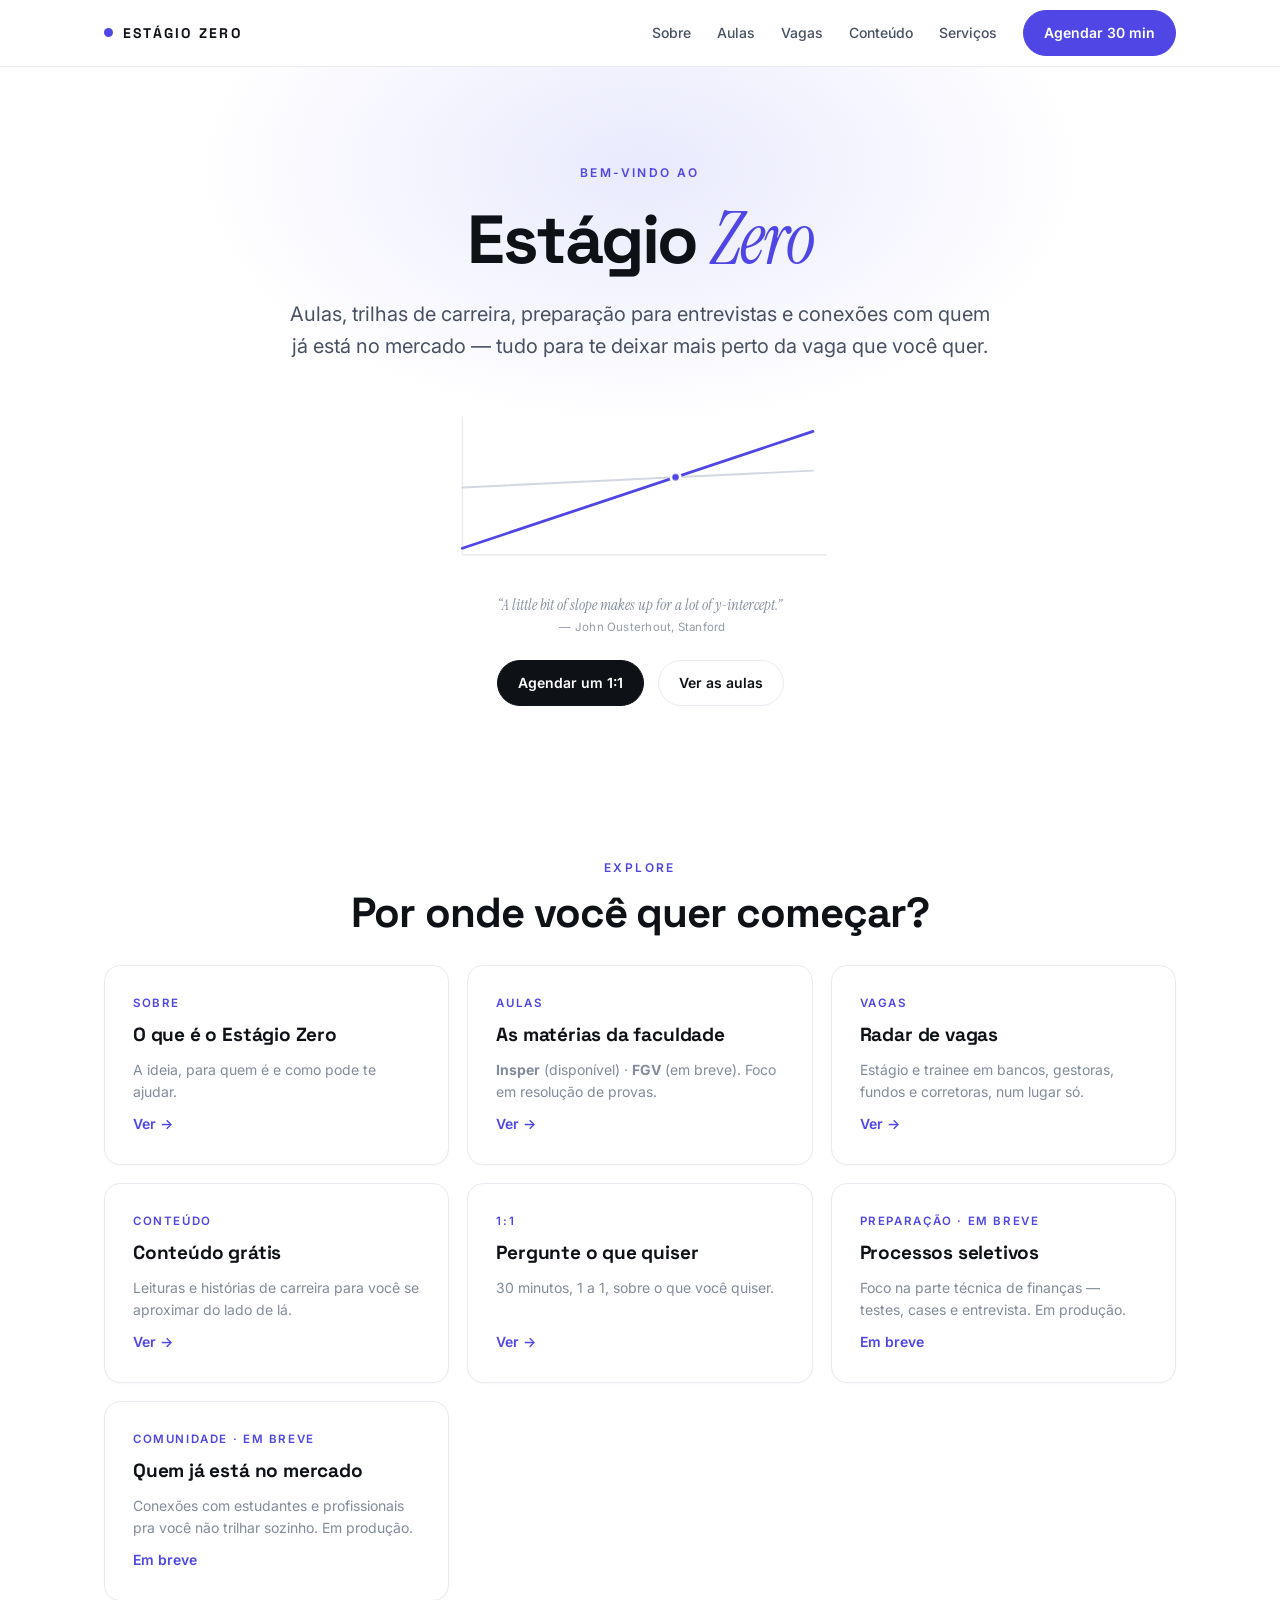
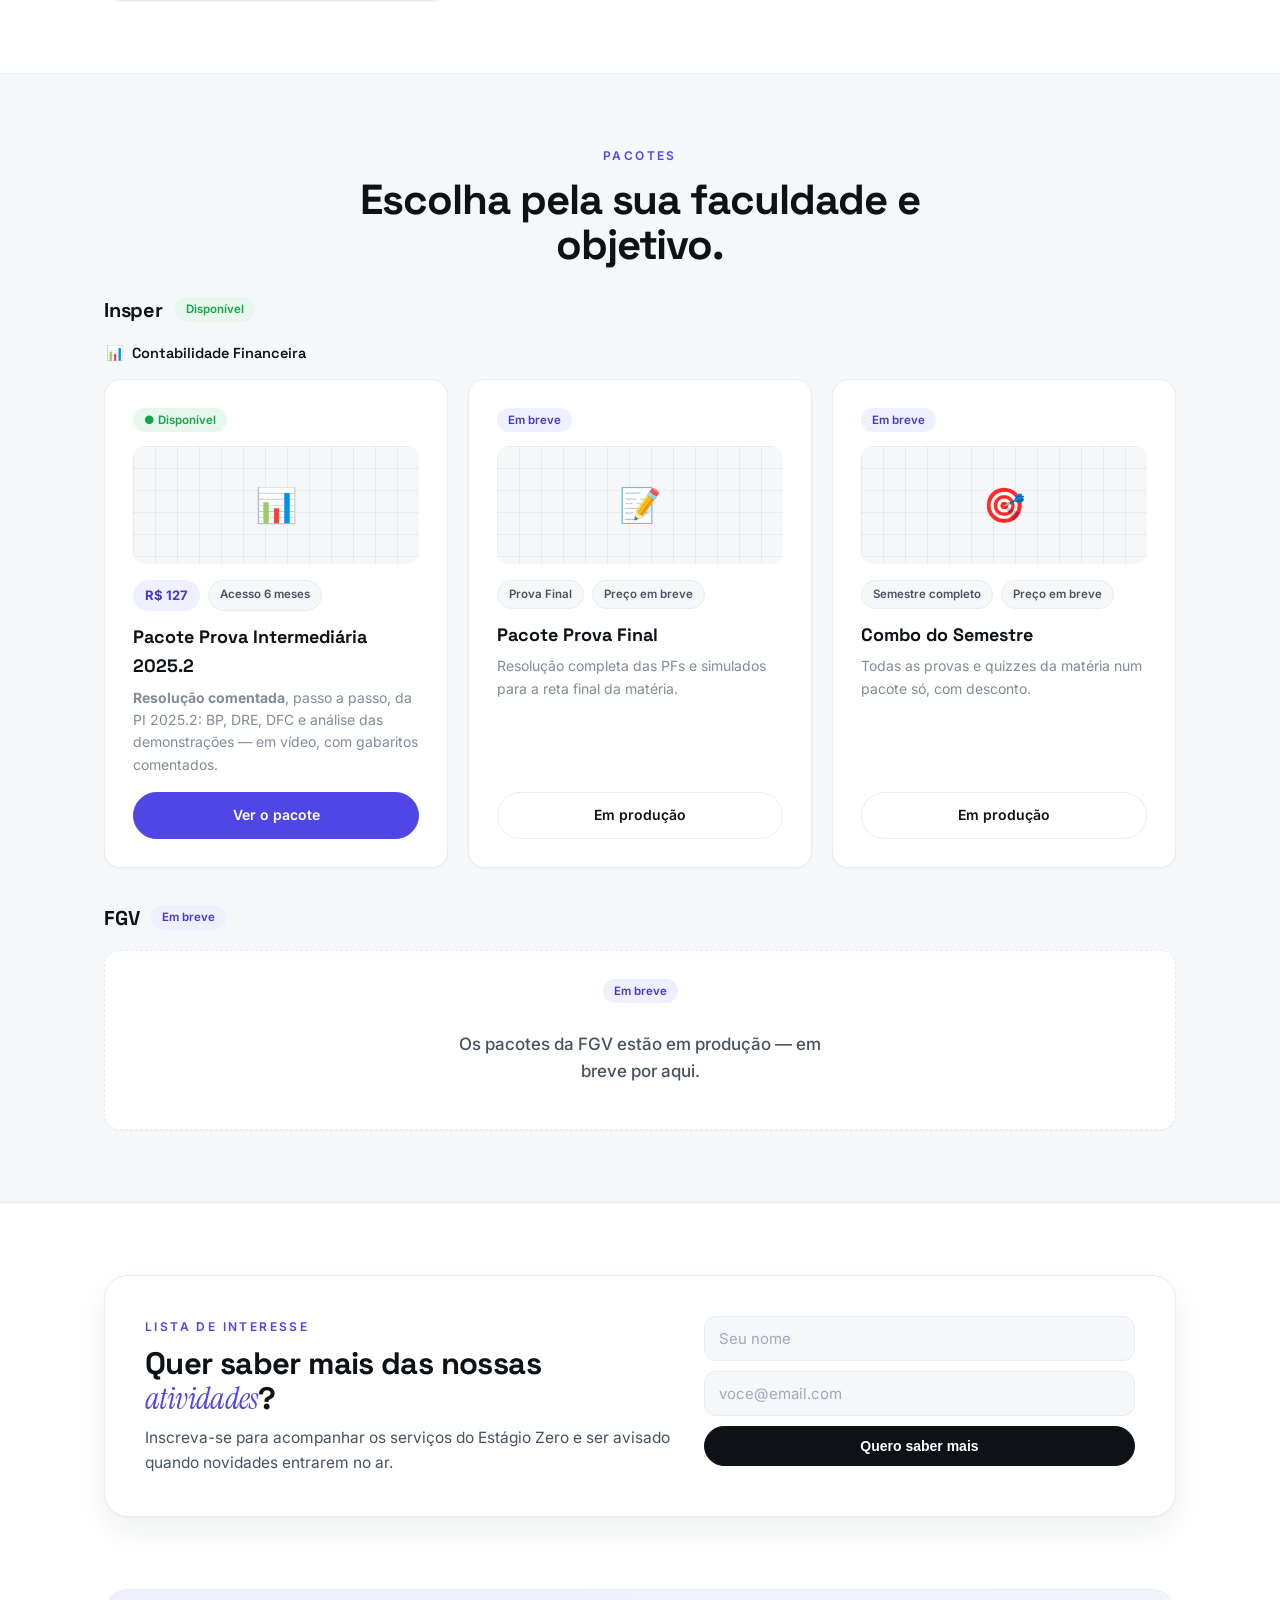
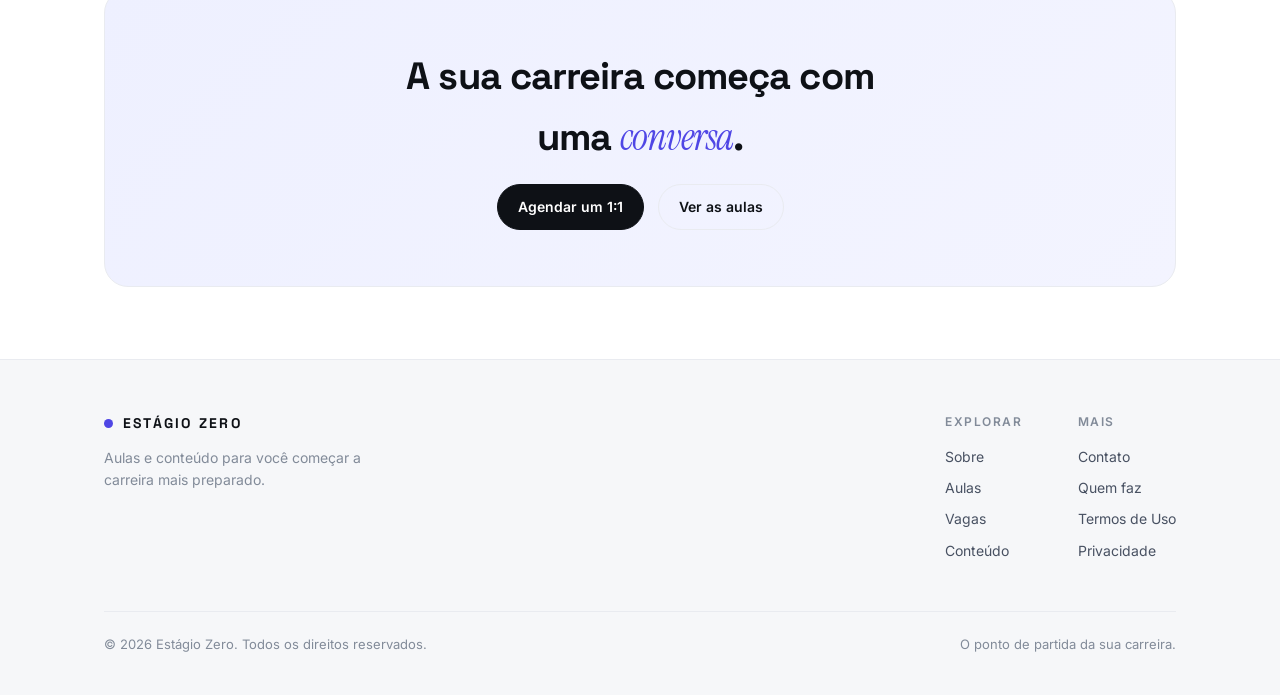
==== index.html @ 079c2216 "Add files via upload Atualiza site: vídeos das ferramentas + página 2024.2" ====
<!DOCTYPE html>
<html lang="pt-BR">
<head>
<meta charset="UTF-8">
<meta name="viewport" content="width=device-width, initial-scale=1.0">
<title>Estágio Zero — O começo da sua carreira</title>
<meta name="description" content="Aulas e conteúdo de carreira para você começar bem a fase zero da sua carreira.">
<link rel="preconnect" href="https://fonts.googleapis.com">
<link rel="preconnect" href="https://fonts.gstatic.com" crossorigin>
<link href="https://fonts.googleapis.com/css2?family=Inter:wght@400;500;600;700;800&family=Space+Grotesk:wght@400;500;600;700&family=Instrument+Serif:ital@0;1&display=swap" rel="stylesheet">
<script>document.documentElement.className+=' js';</script>
<style>
  :root{
    --ink:#0e1116;--ink-2:#485162;--muted:#828b99;--line:#e9ebf0;
    --bg:#ffffff;--surface:#ffffff;--surface-2:#f6f7f9;
    --accent:#4f46e5;--accent-2:#6366f1;--accent-ink:#4338ca;--accent-soft:#eef0ff;--ok:#16a34a;
    --radius:16px;--maxw:1120px;
    --shadow:0 1px 2px rgba(16,24,40,.04), 0 14px 34px rgba(16,24,40,.07);
  }
  *{box-sizing:border-box;margin:0;padding:0}
  html{scroll-behavior:smooth}
  body{font-family:'Inter',-apple-system,BlinkMacSystemFont,'Segoe UI',sans-serif;color:var(--ink);background:var(--bg);line-height:1.6;-webkit-font-smoothing:antialiased;text-rendering:optimizeLegibility}
  a{color:inherit;text-decoration:none}
  h1,h2,h3,h4,.brand,.price-card .price,.hero-meta .stat b{font-family:'Space Grotesk','Inter',-apple-system,sans-serif}
  .hl{font-family:'Instrument Serif',Georgia,serif;font-style:italic;font-weight:400;color:var(--accent)}
  .wrap{max-width:var(--maxw);margin:0 auto;padding:0 24px}

  /* ---------- Nav ---------- */
  header{position:sticky;top:0;z-index:50;background:rgba(255,255,255,.8);backdrop-filter:saturate(180%) blur(12px);border-bottom:1px solid var(--line)}
  .nav{display:flex;align-items:center;justify-content:space-between;height:66px}
  .brand{display:flex;align-items:center;gap:10px;font-weight:800;letter-spacing:.16em;font-size:14px;cursor:pointer}
  .brand .dot{width:9px;height:9px;border-radius:50%;background:var(--accent);display:inline-block}
  .nav-links{display:flex;align-items:center;gap:26px}
  .nav-links a:not(.btn){font-size:14px;font-weight:500;color:var(--ink-2);transition:color .15s}
  .nav-links a:not(.btn):hover,.nav-links a:not(.btn).active{color:var(--ink)}
  .btn{display:inline-flex;align-items:center;justify-content:center;gap:8px;font-weight:600;font-size:14px;padding:11px 20px;border-radius:999px;border:1.5px solid var(--line);cursor:pointer;transition:all .15s;white-space:nowrap}
  .btn-primary{background:var(--ink);color:#fff;border-color:var(--ink)}
  .btn-primary:hover{background:#000;transform:translateY(-1px)}
  .btn-ghost{background:transparent;color:var(--ink);border-color:var(--line)}
  .btn-ghost:hover{background:var(--surface-2)}
  .btn-accent{background:var(--accent);color:#fff;border-color:var(--accent)}
  .btn-accent:hover{background:var(--accent-ink);border-color:var(--accent-ink);transform:translateY(-1px)}
  .menu-toggle{display:none;background:none;border:none;cursor:pointer;padding:8px;flex-direction:column;gap:5px}
  .menu-toggle span{display:block;width:22px;height:2px;background:var(--ink);transition:.2s}

  /* ---------- Views ---------- */
  .view{display:none}
  .view.active{display:block;animation:fadev .32s ease}
  @keyframes fadev{from{opacity:0;transform:translateY(8px)}to{opacity:1;transform:none}}
  .back{display:inline-flex;align-items:center;gap:7px;font-size:13.5px;color:var(--muted);font-weight:500;margin-bottom:26px;cursor:pointer}
  .back:hover{color:var(--ink)}

  /* ---------- Hero ---------- */
  .hero{position:relative;overflow:hidden;text-align:center}
  .hero::before{content:"";position:absolute;top:-160px;left:50%;transform:translateX(-50%);width:900px;height:520px;border-radius:50%;background:radial-gradient(ellipse at center,rgba(99,102,241,.14),rgba(99,102,241,0) 70%);pointer-events:none}
  .hero .wrap{position:relative;z-index:1;padding:96px 24px 80px;max-width:820px}
  .eyebrow{font-size:12px;font-weight:600;letter-spacing:.2em;color:var(--accent);text-transform:uppercase}
  .hero h1{font-size:clamp(40px,6.4vw,68px);font-weight:700;letter-spacing:-.03em;line-height:1.04;margin:20px 0 22px}
  .hero h1 .hl{font-size:1.05em}
  .hero p.lead{font-size:clamp(17px,2.2vw,20px);color:var(--ink-2);max-width:54ch;margin:0 auto 32px}
  .hero-cta{display:flex;flex-wrap:wrap;gap:14px;align-items:center;justify-content:center}
  .hero-quote{font-family:'Instrument Serif',Georgia,serif;font-style:italic;font-size:14.5px;color:var(--muted);max-width:42ch;margin:2px auto 24px;line-height:1.4}
  .hero-quote span{font-family:'Inter',sans-serif;font-style:normal;font-size:11.5px;color:var(--muted);opacity:.85;margin-left:5px;letter-spacing:.02em}
  .hero-chart{max-width:430px;margin:8px auto 14px}
  .hero-chart svg{width:100%;height:auto;display:block;overflow:visible}
  .hero-chart .ml-axis{stroke:var(--line);stroke-width:1.5}
  .hero-chart .ml-grey{stroke:#d3d7e0;stroke-width:2;fill:none;stroke-linecap:round}
  .hero-chart .ml-accent{stroke:var(--accent);stroke-width:3;fill:none;stroke-linecap:round}
  .js .hero-chart .ml-accent{stroke-dasharray:640;stroke-dashoffset:640;animation:mlDraw 1.6s ease-out .35s forwards}
  @keyframes mlDraw{to{stroke-dashoffset:0}}
  .hero-chart .ml-dot{fill:var(--accent);stroke:#fff;stroke-width:3}
  .js .hero-chart .ml-dot{opacity:0;animation:mlPop .5s ease-out 1.65s forwards}
  @keyframes mlPop{to{opacity:1}}
  .hero-chart .ml-lbl{font-family:'Inter',sans-serif;font-size:12px;font-weight:700}
  .hero-chart .ml-lbl.you{fill:var(--accent)}
  .hero-chart .ml-lbl.head{fill:var(--muted);font-weight:600}
  .hero-chart .ml-axis-lbl{fill:var(--muted);font-family:'Inter',sans-serif;font-size:10.5px;font-weight:600}

  /* ---------- Section shell ---------- */
  .band{padding:72px 0}
  .band--soft{background:var(--surface-2);border-top:1px solid var(--line);border-bottom:1px solid var(--line)}
  .sec-head{max-width:62ch;margin-bottom:38px}
  .sec-head.center{margin-left:auto;margin-right:auto;text-align:center}
  .sec-head .kicker{font-size:12px;font-weight:600;letter-spacing:.2em;text-transform:uppercase;color:var(--accent);margin-bottom:12px}
  .sec-head h2{font-size:clamp(28px,4vw,42px);font-weight:700;letter-spacing:-.025em;line-height:1.08}
  .sec-head p{font-size:17px;color:var(--ink-2);margin-top:14px}
  .card{background:var(--surface);border:1px solid var(--line);border-radius:var(--radius);padding:28px;box-shadow:0 1px 2px rgba(16,24,40,.03)}

  /* ---------- Home hub ---------- */
  .hub-grid{display:grid;grid-template-columns:repeat(3,1fr);gap:18px}
  .hub-card{display:flex;flex-direction:column;gap:8px;cursor:pointer;transition:transform .18s,border-color .18s,box-shadow .18s}
  .hub-card:hover{transform:translateY(-3px);border-color:#d6d9e0;box-shadow:var(--shadow)}
  .hub-card .hk{font-size:11.5px;letter-spacing:.14em;text-transform:uppercase;color:var(--accent);font-weight:600}
  .hub-card h3{font-size:19px;font-weight:700;letter-spacing:-.01em}
  .hub-card p{font-size:14px;color:var(--muted);flex:1}
  .hub-card .arw{color:var(--accent);font-weight:600;font-size:14px;margin-top:2px}
  @media(max-width:900px){.hub-grid{grid-template-columns:1fr 1fr}}

  /* ---------- Carreiras: cores dos lados ---------- */
  :root{--buy:#4f46e5;--buy-soft:#eef0ff;--buy-ink:#4338ca;--sell:#0d9488;--sell-soft:#e6f6f3;--sell-ink:#0f766e;--outras:#d97706;--outras-soft:#fef3e2;--outras-ink:#b45309}

  /* caixa de entrada na seção Conteúdo */
  .carreiras-box{display:grid;grid-template-columns:230px 1fr;gap:0;overflow:hidden;padding:0;cursor:pointer;transition:transform .18s,box-shadow .18s,border-color .18s}
  .carreiras-box:hover{transform:translateY(-3px);box-shadow:var(--shadow);border-color:#d6d9e0}
  .cb-map{background:linear-gradient(150deg,var(--buy),var(--sell));display:flex;flex-direction:column;align-items:center;justify-content:center;gap:10px;padding:28px 20px;position:relative}
  .cb-map .cb-side{font-family:'Space Grotesk',sans-serif;font-weight:700;font-size:14px;color:#fff;background:rgba(255,255,255,.18);border:1px solid rgba(255,255,255,.3);padding:8px 16px;border-radius:10px;backdrop-filter:blur(2px)}
  .cb-map .cb-conn{width:2px;height:16px;background:rgba(255,255,255,.5)}
  .cb-txt{padding:26px 30px;display:flex;flex-direction:column;justify-content:center}
  .cb-txt h3{font-size:20px;font-weight:700;letter-spacing:-.01em;margin-bottom:8px}
  .cb-txt p{font-size:14.5px;color:var(--muted);margin-bottom:14px}
  .cb-cta{font-size:14px;font-weight:600;color:var(--accent)}
  @media(max-width:640px){.carreiras-box{grid-template-columns:1fr}.cb-map{flex-direction:row;padding:22px}}

  /* régua buy x sell */
  .ruler{display:grid;grid-template-columns:1fr 1fr;gap:18px;margin:40px auto 0;max-width:900px;text-align:left}
  .ruler .r-side{border-radius:var(--radius);padding:24px 26px}
  .ruler .r-buy{background:var(--buy-soft)}
  .ruler .r-sell{background:var(--sell-soft)}
  .ruler .r-tag{display:inline-flex;align-items:center;gap:8px;font-size:12px;font-weight:700;letter-spacing:.08em;text-transform:uppercase;padding:5px 12px;border-radius:999px;margin-bottom:12px}
  .ruler .r-buy .r-tag{background:var(--buy);color:#fff}
  .ruler .r-sell .r-tag{background:var(--sell);color:#fff}
  .ruler h3{font-size:20px;font-weight:700;margin-bottom:6px}
  .ruler .r-buy h3{color:var(--buy-ink)}
  .ruler .r-sell h3{color:var(--sell-ink)}
  .ruler p{font-size:14.5px;color:var(--ink-2);line-height:1.55}
  @media(max-width:760px){.ruler{grid-template-columns:1fr}}

  /* esquema de blocos (lado + cards) */
  .market{margin-top:34px}
  .market + .market{margin-top:26px}
  .m-row{display:grid;grid-template-columns:230px 1fr;gap:22px;align-items:stretch}
  .side-block{border-radius:20px;padding:28px 24px;display:flex;flex-direction:column;justify-content:center;color:#fff;position:relative;overflow:hidden;min-height:100%}
  .side-block::after{content:"";position:absolute;right:-40px;bottom:-40px;width:170px;height:170px;border-radius:50%;background:rgba(255,255,255,.10)}
  .side-block.buy{background:linear-gradient(150deg,var(--buy),#6366f1)}
  .side-block.sell{background:linear-gradient(150deg,var(--sell),#14b8a6)}
  .side-block.outras{background:linear-gradient(150deg,var(--outras),#f59e0b)}
  .side-block .sb-k{font-size:11.5px;font-weight:700;letter-spacing:.16em;text-transform:uppercase;opacity:.85}
  .side-block h3{font-size:28px;font-weight:700;letter-spacing:-.02em;margin:6px 0 10px;line-height:1.05}
  .side-block p{font-size:13.5px;line-height:1.5;color:rgba(255,255,255,.9)}
  .side-block .sb-verb{margin-top:14px;font-size:12px;font-weight:600;background:rgba(255,255,255,.18);padding:6px 12px;border-radius:999px;align-self:flex-start}
  .cards-col{display:grid;grid-template-columns:repeat(3,1fr);gap:14px}
  .mkt-card{background:var(--surface);border:1px solid var(--line);border-radius:14px;padding:18px;display:flex;flex-direction:column;cursor:pointer;transition:transform .18s,border-color .18s,box-shadow .18s;border-top:3px solid var(--line);text-align:left;font:inherit;color:inherit}
  .mkt-card.buy{border-top-color:var(--buy)}
  .mkt-card.sell{border-top-color:var(--sell)}
  .mkt-card.outras{border-top-color:var(--outras)}
  .mkt-card:hover{transform:translateY(-3px);box-shadow:var(--shadow)}
  .mkt-card:focus-visible{outline:2px solid var(--accent);outline-offset:2px}
  .mkt-card .ic{font-size:22px;margin-bottom:8px}
  .mkt-card h4{font-size:15px;font-weight:700;letter-spacing:-.01em;margin-bottom:6px;line-height:1.2}
  .mkt-card p{font-size:13px;color:var(--muted);line-height:1.5;flex:1}
  .mkt-card .open-hint{margin-top:12px;font-size:12px;font-weight:600;display:inline-flex;align-items:center;gap:5px}
  .mkt-card.buy .open-hint{color:var(--buy-ink)}
  .mkt-card.sell .open-hint{color:var(--sell-ink)}
  .mkt-card.outras .open-hint{color:var(--outras-ink)}
  .mkt-more{grid-column:1/-1;font-size:13px;color:var(--ink-2);background:var(--surface-2);border:1px dashed var(--line);border-radius:12px;padding:12px 16px;text-align:center}
  .mkt-more b{color:var(--ink)}
  @media(max-width:900px){.cards-col{grid-template-columns:1fr 1fr}}
  @media(max-width:760px){.m-row{grid-template-columns:1fr}.side-block{min-height:auto;flex-direction:row;align-items:center;gap:16px;flex-wrap:wrap}.side-block h3{margin:0}.side-block .sb-verb{margin-top:0}}
  @media(max-width:560px){.cards-col{grid-template-columns:1fr}}

  /* modal / pop-up */
  .modal-overlay{position:fixed;inset:0;z-index:100;background:rgba(14,17,22,.55);backdrop-filter:blur(3px);display:flex;align-items:flex-start;justify-content:center;padding:40px 20px;opacity:0;visibility:hidden;transition:opacity .22s ease,visibility .22s ease;overflow-y:auto}
  .modal-overlay.open{opacity:1;visibility:visible}
  .modal{background:var(--surface);border-radius:22px;max-width:640px;width:100%;box-shadow:0 24px 60px rgba(16,24,40,.28);transform:translateY(14px) scale(.98);transition:transform .24s cubic-bezier(.2,.8,.2,1);overflow:hidden;margin:auto}
  .modal-overlay.open .modal{transform:none}
  .modal-head{position:relative;padding:30px 30px 24px;color:#fff;overflow:hidden}
  .modal-head::after{content:"";position:absolute;right:-50px;top:-50px;width:180px;height:180px;border-radius:50%;background:rgba(255,255,255,.12)}
  .modal-head.buy{background:linear-gradient(150deg,var(--buy),#6366f1)}
  .modal-head.sell{background:linear-gradient(150deg,var(--sell),#14b8a6)}
  .modal-head.outras{background:linear-gradient(150deg,var(--outras),#f59e0b)}
  .modal-side-tag{display:inline-flex;align-items:center;gap:7px;font-size:11px;font-weight:700;letter-spacing:.12em;text-transform:uppercase;background:rgba(255,255,255,.2);padding:5px 12px;border-radius:999px;margin-bottom:14px;position:relative;z-index:1}
  .modal-head .m-ic{font-size:34px;position:relative;z-index:1}
  .modal-head h3{font-size:26px;font-weight:700;letter-spacing:-.02em;margin:6px 0 4px;position:relative;z-index:1}
  .modal-head .m-sub{font-size:14px;color:rgba(255,255,255,.9);position:relative;z-index:1;font-family:'Inter',sans-serif}
  .modal-close{position:absolute;top:20px;right:20px;z-index:2;width:36px;height:36px;border-radius:50%;border:none;background:rgba(255,255,255,.22);color:#fff;font-size:18px;cursor:pointer;display:flex;align-items:center;justify-content:center;transition:background .15s}
  .modal-close:hover{background:rgba(255,255,255,.35)}
  .modal-body{padding:26px 30px 30px;max-height:58vh;overflow-y:auto}
  .dd-block{margin-bottom:20px}
  .dd-block:last-child{margin-bottom:0}
  .dd-block h4{font-size:12px;font-weight:700;letter-spacing:.1em;text-transform:uppercase;color:var(--accent);margin-bottom:7px;display:flex;align-items:center;gap:7px}
  .modal-head.sell ~ .modal-body .dd-block h4{color:var(--sell-ink)}
  .modal-head.outras ~ .modal-body .dd-block h4{color:var(--outras-ink)}
  .dd-block p{font-size:14.5px;color:var(--ink-2);line-height:1.6}
  .dd-chips{display:flex;flex-wrap:wrap;gap:7px;margin-top:3px}
  .dd-chips span{font-size:12.5px;font-weight:500;background:var(--surface-2);border:1px solid var(--line);color:var(--ink-2);padding:5px 11px;border-radius:999px}
  .dd-match{background:var(--surface-2);border:1px solid var(--line);border-radius:12px;padding:14px 16px}
  .dd-match p{font-size:14px;color:var(--ink);margin:0}
  .modal-foot{border-top:1px solid var(--line);padding:18px 30px;display:flex;align-items:center;justify-content:space-between;gap:14px;flex-wrap:wrap;background:var(--surface-2)}
  .modal-foot span{font-size:13.5px;color:var(--ink-2)}
  body.modal-lock{overflow:hidden}
  @media(max-width:560px){.modal-head{padding:24px 22px 20px}.modal-body{padding:22px;max-height:none}.modal-foot{padding:16px 22px}.modal-overlay{padding:0}.modal{border-radius:0;min-height:100%}}

  /* ---------- Pacotes ---------- */
  .grid-3{display:grid;grid-template-columns:repeat(3,1fr);gap:20px}
  .pkg{display:flex;flex-direction:column;transition:transform .18s, border-color .18s, box-shadow .18s}
  .pkg:hover{transform:translateY(-3px);border-color:#d6d9e0;box-shadow:var(--shadow)}
  .pkg-top{display:flex;gap:8px;flex-wrap:wrap;margin-bottom:14px}
  .pkg-art{height:118px;border-radius:12px;background:var(--surface-2);background-image:linear-gradient(rgba(16,24,40,.05) 1px,transparent 1px),linear-gradient(90deg,rgba(16,24,40,.05) 1px,transparent 1px);background-size:22px 22px;display:flex;align-items:center;justify-content:center;font-size:34px;margin-bottom:16px}
  .pkg-price{display:flex;gap:8px;margin-bottom:12px;flex-wrap:wrap}
  .pkg-price span{font-size:11.5px;font-weight:600;color:var(--ink-2);background:var(--surface-2);border:1px solid var(--line);padding:4px 11px;border-radius:999px}
  .pkg h3{font-size:18px;font-weight:700;margin-bottom:6px}
  .pkg p{font-size:14px;color:var(--muted);flex:1;margin-bottom:16px}
  .badge{display:inline-flex;font-size:11.5px;font-weight:600;padding:3px 11px;border-radius:999px}
  .badge.open{background:#e7f7ee;color:var(--ok)}
  .badge.soon{background:var(--accent-soft);color:var(--accent-ink)}
  .badge.closed{background:var(--surface-2);color:var(--muted)}
  .badge.lvl{background:var(--surface-2);color:var(--ink-2);border:1px solid var(--line)}
  .pkg-price .pill-price{background:var(--accent-soft);color:var(--accent-ink);border-color:transparent;font-weight:700;font-size:13px}

  /* ---------- Aulas ---------- */
  .async-row{display:grid;grid-template-columns:repeat(3,1fr);gap:16px;margin-bottom:28px}
  .async-row .a{border:1px solid var(--line);border-radius:12px;padding:16px 18px;background:var(--surface-2)}
  .async-row .a b{display:block;font-size:15px;font-weight:700;margin-bottom:2px}
  .async-row .a span{font-size:13px;color:var(--muted)}
  .course{display:flex;flex-direction:column;transition:transform .18s, box-shadow .18s, border-color .18s}
  .course:hover{transform:translateY(-3px);box-shadow:var(--shadow);border-color:#d6d9e0}
  .tag{display:inline-flex;align-items:center;gap:6px;font-size:11.5px;font-weight:600;letter-spacing:.04em;padding:4px 11px;border-radius:999px;background:var(--surface-2);color:var(--ink-2);width:fit-content;text-transform:uppercase}
  .tag.live{background:var(--accent-soft);color:var(--accent-ink)}
  .tag.soon{background:var(--surface-2);color:var(--muted)}
  .course h3{font-size:19px;font-weight:700;letter-spacing:-.01em;margin:14px 0 8px}
  .course p{font-size:14.5px;color:var(--muted);flex:1}
  .course .foot{margin-top:16px;font-size:13px;font-weight:600;color:var(--accent)}
  .modules{margin-top:16px;display:flex;flex-wrap:wrap;gap:8px}
  .modules span{font-size:12px;color:var(--ink-2);background:var(--surface-2);padding:5px 10px;border-radius:8px}
  .soon-card{grid-column:span 2;display:flex;flex-direction:column;align-items:center;justify-content:center;text-align:center;gap:14px;border-style:dashed}
  .soon-card .soon-line{font-size:17px;color:var(--ink-2);max-width:36ch;font-weight:500}
  .course-group{margin-bottom:34px}
  .course-group:last-child{margin-bottom:0}
  .group-head{display:flex;align-items:center;gap:12px;margin-bottom:16px}
  .group-name{font-family:'Space Grotesk',sans-serif;font-size:20px;font-weight:700;letter-spacing:-.01em}
  .group-tag{font-size:11.5px;font-weight:600;padding:3px 11px;border-radius:999px;background:#e7f7ee;color:var(--ok)}
  .group-tag.soon{background:var(--accent-soft);color:var(--accent-ink)}
  @media(max-width:900px){.soon-card{grid-column:span 1}}

  /* ---------- 1:1 ---------- */
  .price-card{box-shadow:var(--shadow);text-align:center}
  .price-card .price{font-size:44px;font-weight:700;letter-spacing:-.03em;line-height:1}
  .price-card .price small{font-size:15px;font-weight:600;color:var(--muted);letter-spacing:0}
  .price-card .price-sub{color:var(--muted);font-size:14px;margin:6px 0 22px}
  .mini-note{font-size:12.5px;color:var(--muted);margin-top:14px}
  .steps-inline{list-style:none;display:flex;flex-direction:column;gap:18px;margin-top:6px}
  .steps-inline li{display:flex;gap:16px;align-items:flex-start}
  .steps-inline .n{flex:0 0 30px;height:30px;border-radius:8px;background:var(--accent);color:#fff;font-weight:700;font-size:14px;display:flex;align-items:center;justify-content:center}
  .steps-inline h4{font-size:15.5px;font-weight:700;margin-bottom:2px}
  .steps-inline p{font-size:14px;color:var(--muted)}
  .oneone-grid{display:grid;grid-template-columns:1.1fr .9fr;gap:32px;align-items:start}
  .svc{display:flex;flex-direction:column;transition:transform .18s,box-shadow .18s,border-color .18s}
  .svc:hover{transform:translateY(-3px);box-shadow:var(--shadow);border-color:#d6d9e0}
  .svc h3{font-size:18px;font-weight:700;margin:12px 0 8px}
  .svc p{font-size:14.5px;color:var(--muted);flex:1}
  .svc-price{font-family:'Space Grotesk',sans-serif;font-size:22px;font-weight:700;letter-spacing:-.02em;margin:14px 0}
  .svc-price small{font-size:13px;font-weight:600;color:var(--muted)}

  /* ---------- Sobre (negócio) ---------- */
  .pillars{display:grid;grid-template-columns:1fr 1fr;gap:20px;margin-top:8px}
  .pillar{border:1px solid var(--line);border-radius:var(--radius);padding:26px;background:var(--surface)}
  .pillar .pi{font-size:26px;margin-bottom:10px}
  .pillar h3{font-size:19px;font-weight:700;margin-bottom:8px}
  .pillar p{font-size:14.5px;color:var(--muted)}
  @media(max-width:760px){.pillars{grid-template-columns:1fr}}
  .feat{display:flex;flex-direction:column;transition:transform .18s,border-color .18s,box-shadow .18s}
  .feat:hover{transform:translateY(-3px);border-color:#d6d9e0;box-shadow:var(--shadow)}
  .feat .pi{font-size:26px;margin-bottom:10px}
  .feat h4{font-size:17px;font-weight:700;margin-bottom:7px}
  .feat p{font-size:14px;color:var(--muted)}

  /* ---------- Prep steps ---------- */
  .steps{display:grid;grid-template-columns:repeat(4,1fr);gap:20px;counter-reset:step}
  .step{position:relative;padding:26px 22px;border:1px solid var(--line);border-radius:var(--radius);background:var(--surface)}
  .step::before{counter-increment:step;content:"0" counter(step);font-size:13px;font-weight:700;color:var(--accent);letter-spacing:.05em}
  .step h4{font-size:16px;font-weight:700;margin:10px 0 8px}
  .step p{font-size:14px;color:var(--muted)}

  /* ---------- Community ---------- */
  .community{display:grid;grid-template-columns:1fr 1fr;gap:32px;align-items:center}
  .story{border:1px solid var(--line);border-radius:var(--radius);padding:22px;background:var(--surface);margin-bottom:16px}
  .story:last-child{margin-bottom:0}
  .story .q{font-size:15.5px;color:var(--ink);line-height:1.55}
  .story .who{margin-top:14px;display:flex;align-items:center;gap:12px}
  .avatar{width:40px;height:40px;border-radius:50%;background:linear-gradient(135deg,var(--accent),#818cf8);color:#fff;display:flex;align-items:center;justify-content:center;font-weight:700;font-size:15px;flex:0 0 40px}
  .who b{font-size:14px;display:block}
  .who span{font-size:12.5px;color:var(--muted)}

  /* ---------- Tracker ---------- */
  .tracker{width:100%}
  .tr{display:grid;grid-template-columns:2fr 1.2fr .8fr .8fr 1fr;gap:12px;padding:14px 20px;border-bottom:1px solid var(--line);font-size:14px;align-items:center}
  .tr.th{background:var(--surface-2);font-size:11px;letter-spacing:.06em;text-transform:uppercase;color:var(--muted);font-weight:600}
  .tr:last-child{border-bottom:0}
  .tr > div:first-child{color:var(--ink);font-weight:600}
  .tr > div{color:var(--ink-2)}
  .tr .ex{color:var(--muted);font-weight:400;font-size:12px}
  .tracker-cta{display:flex;align-items:center;justify-content:space-between;gap:18px;flex-wrap:wrap;margin-top:20px;padding:22px 24px;border:1px solid var(--line);border-radius:var(--radius);background:var(--accent-soft)}
  .tracker-cta b{display:block;font-size:16px}
  .tracker-cta span{font-size:14px;color:var(--ink-2)}
  @media(max-width:640px){.tr{grid-template-columns:1.6fr .9fr 1fr}.tr > div:nth-child(3),.tr > div:nth-child(4){display:none}}

  /* ---------- Radar de vagas ---------- */
  .vagas-filters{display:grid;grid-template-columns:1.4fr 1fr 1fr;gap:12px;margin-bottom:20px}
  .vagas-grid{display:grid;grid-template-columns:repeat(3,1fr);gap:18px}
  .vaga-card{display:flex;flex-direction:column;gap:10px}
  .vaga-card .vc-top{display:flex;justify-content:space-between;align-items:flex-start;gap:10px}
  .vaga-card .vc-empresa{font-size:11.5px;font-weight:700;letter-spacing:.08em;text-transform:uppercase;color:var(--accent)}
  .vaga-card h4{font-size:17px;font-weight:700;letter-spacing:-.01em;line-height:1.3}
  .vaga-card .vc-meta{display:flex;flex-wrap:wrap;gap:6px}
  .vaga-card .vc-meta span{font-size:12px;font-weight:500;color:var(--ink-2);background:var(--surface-2);border:1px solid var(--line);padding:4px 10px;border-radius:999px}
  .vaga-card .vc-foot{margin-top:auto;display:flex;align-items:center;justify-content:space-between;gap:10px;padding-top:8px;border-top:1px solid var(--line)}
  .vaga-card .vc-fonte{font-size:11.5px;color:var(--muted)}
  .tag.tipo-estagio{background:var(--accent-soft);color:var(--accent-ink)}
  .tag.tipo-trainee{background:#e7f7ee;color:var(--ok)}
  .tag.tipo-junior{background:var(--surface-2);color:var(--ink-2);border:1px solid var(--line)}
  .vagas-empty{grid-column:1/-1;text-align:center;padding:44px 24px;color:var(--muted);font-size:14.5px;border:1px dashed var(--line);border-radius:var(--radius);line-height:1.6}
  @media(max-width:900px){.vagas-filters{grid-template-columns:1fr}.vagas-grid{grid-template-columns:1fr 1fr}}
  @media(max-width:640px){.vagas-grid{grid-template-columns:1fr}}

  /* ---------- Indique fields ---------- */
  .field{width:100%;padding:12px 14px;border:1px solid var(--line);border-radius:12px;font-family:inherit;font-size:15px;color:var(--ink);background:var(--surface-2);transition:border-color .15s, box-shadow .15s, background .15s}
  .field:focus{outline:none;border-color:var(--accent);background:#fff;box-shadow:0 0 0 3px rgba(79,70,229,.14)}
  .field::placeholder{color:#a2a9b4}
  textarea.field{resize:vertical;min-height:96px}
  .fl{display:block;font-size:13px;color:var(--muted);margin:14px 0 6px;font-weight:500}
  .fl:first-of-type{margin-top:0}
  #refLink{background:var(--surface-2);font-size:13.5px}

  /* ---------- Blog ---------- */
  .blog-card{display:grid;grid-template-columns:1.2fr .8fr;gap:0;overflow:hidden;padding:0}
  .blog-body{padding:34px}
  .blog-body .tagline{font-style:italic;color:var(--muted);font-size:14px;margin-top:10px}
  .blog-side{background:linear-gradient(135deg,#4f46e5,#6366f1);color:#fff;padding:34px;display:flex;flex-direction:column;justify-content:center;gap:6px}
  .blog-side .big{font-size:30px;font-weight:700;letter-spacing:-.02em;line-height:1.05;font-family:'Space Grotesk',sans-serif}
  .blog-side .sub{color:rgba(255,255,255,.85);font-size:14px}
  .blog-side .btn{margin-top:16px}

  /* ---------- Quem faz ---------- */
  .about-grid{display:grid;grid-template-columns:290px 1fr;gap:22px;align-items:start}
  .about-side{text-align:center}
  .about-side .photo{width:116px;height:116px;border-radius:20px;margin:0 auto 16px;background:linear-gradient(135deg,var(--accent),#818cf8);color:#fff;display:flex;align-items:center;justify-content:center;font-size:40px;font-weight:800}
  .about-side h3{font-size:22px;font-weight:800}
  .about-side .role{color:var(--accent);font-weight:600;font-size:14px;margin:4px 0 16px}
  .about-side .cred{list-style:none;text-align:left;display:flex;flex-direction:column;gap:10px;margin:0 0 18px}
  .about-side .cred li{font-size:13.5px;color:var(--ink-2);padding-left:20px;position:relative}
  .about-side .cred li::before{content:"";position:absolute;left:0;top:7px;width:8px;height:8px;border-radius:50%;background:var(--accent)}
  .about-body p{font-size:15.5px;color:var(--ink-2);line-height:1.65;margin-bottom:14px}
  .about-body .about-note{font-size:14px;color:var(--muted);border-top:1px solid var(--line);padding-top:14px;margin-bottom:0}
  .about-body .about-note a{color:var(--accent);font-weight:600}
  .li-btn{display:inline-flex;align-items:center;gap:8px;font-weight:600;font-size:14px;padding:10px 18px;border-radius:999px;background:#0a66c2;color:#fff}
  .li-btn:hover{background:#0b74d9}
  @media(max-width:760px){.about-grid{grid-template-columns:1fr}}

  /* ---------- Captura de e-mail ---------- */
  .capture{display:grid;grid-template-columns:1.1fr .9fr;gap:32px;align-items:center;background:var(--surface);border:1px solid var(--line);border-radius:24px;padding:40px;box-shadow:var(--shadow)}
  .capture .kicker{font-size:12px;font-weight:600;letter-spacing:.2em;text-transform:uppercase;color:var(--accent);margin-bottom:10px}
  .capture h2{font-size:clamp(23px,3.2vw,31px);font-weight:700;letter-spacing:-.02em;line-height:1.12}
  .capture p{font-size:15.5px;color:var(--ink-2);margin-top:10px}
  .capture-form{display:flex;flex-direction:column;gap:10px}
  .capture-form .btn{width:100%}
  @media(max-width:760px){.capture{grid-template-columns:1fr;padding:28px}}

  /* ---------- CTA ---------- */
  .cta-final{background:linear-gradient(135deg,var(--accent-soft),#f3f4ff);border:1px solid var(--line);border-radius:24px;padding:56px 40px;text-align:center}
  .cta-final h2{font-size:clamp(26px,4vw,38px);font-weight:700;letter-spacing:-.025em;max-width:20ch;margin:0 auto 16px}
  .cta-final p{color:var(--ink-2);max-width:48ch;margin:0 auto 26px;font-size:17px}

  /* ---------- Footer ---------- */
  footer{padding:52px 0 40px;background:var(--surface-2);border-top:1px solid var(--line)}
  .foot-grid{display:flex;justify-content:space-between;flex-wrap:wrap;gap:32px;align-items:flex-start}
  .foot-brand p{font-size:14px;color:var(--muted);max-width:34ch;margin-top:12px}
  .foot-links{display:flex;gap:56px;flex-wrap:wrap}
  .foot-col h5{font-size:12px;letter-spacing:.12em;text-transform:uppercase;color:var(--muted);margin-bottom:14px;font-weight:600}
  .foot-col a{display:block;font-size:14px;color:var(--ink-2);margin-bottom:9px;transition:color .15s;cursor:pointer}
  .foot-col a:hover{color:var(--ink)}
  .foot-bottom{margin-top:40px;padding-top:22px;border-top:1px solid var(--line);display:flex;justify-content:space-between;flex-wrap:wrap;gap:12px;font-size:13px;color:var(--muted)}

  .ref-banner{background:var(--accent-soft);color:var(--accent-ink);text-align:center;font-size:14px;font-weight:500;padding:11px 24px;border-bottom:1px solid var(--line)}

  .js .reveal{opacity:0;transform:translateY(16px);transition:opacity .6s ease, transform .6s ease}
  .js .reveal.in{opacity:1;transform:none}
  @media(prefers-reduced-motion:reduce){.js .reveal{opacity:1;transform:none;transition:none}}

  @media(max-width:900px){.oneone-grid{grid-template-columns:1fr}.grid-3{grid-template-columns:1fr 1fr}.steps{grid-template-columns:1fr 1fr}.community{grid-template-columns:1fr}.blog-card{grid-template-columns:1fr}.blog-side{order:-1}}
  /* ===== Página do pacote (curso) ===== */
  .course-hero{display:grid;grid-template-columns:1.5fr .9fr;gap:26px;align-items:start;margin:6px 0 34px}
  .ch-left h2{font-size:clamp(28px,4vw,40px);line-height:1.05;letter-spacing:-.025em;margin:6px 0 12px}
  .ch-left p{color:var(--ink-2);font-size:16px;line-height:1.6;max-width:60ch}
  .ch-meta{display:flex;flex-wrap:wrap;gap:8px;margin-top:18px}
  .ch-meta span{background:var(--surface-2);border:1px solid var(--line);color:var(--ink-2);font-size:13px;font-weight:600;padding:6px 11px;border-radius:999px}
  .ch-buy{position:sticky;top:88px;text-align:center;padding:26px}
  .ch-buy .pill-price{font-family:'Space Grotesk',sans-serif;font-size:34px;font-weight:700;color:var(--ink);display:block}
  .ch-sub{color:var(--muted);font-size:13px;margin:4px 0 16px}
  .ch-guarantee{color:var(--muted);font-size:12.5px;margin-top:12px}
  .video-embed{position:relative;width:100%;aspect-ratio:16/9;border-radius:var(--radius);overflow:hidden;border:1px solid var(--line);background:#0e1116;box-shadow:var(--shadow)}
  .video-embed iframe{position:absolute;inset:0;width:100%;height:100%;border:0}
  .video-ph{position:absolute;inset:0;display:flex;flex-direction:column;align-items:center;justify-content:center;gap:8px;color:#fff;font-weight:600;
    background:radial-gradient(circle at 50% 40%,rgba(99,102,241,.35),rgba(14,17,22,1) 70%)}
  .video-ph small{color:#c7cbd6;font-weight:500}
  .curr-title{font-family:'Space Grotesk',sans-serif;font-size:20px;font-weight:600;letter-spacing:-.01em;margin:8px 0 14px}
  .curriculum{display:flex;flex-direction:column;gap:10px;margin-bottom:30px}
  .mod-head{display:flex;align-items:baseline;justify-content:space-between;gap:12px;margin:16px 2px 4px;font-family:'Space Grotesk',sans-serif;font-weight:600;font-size:14.5px;color:var(--ink)}
  .mod-head:first-child{margin-top:0}
  .mod-count{font-family:'Inter',sans-serif;font-weight:600;font-size:12px;color:var(--muted);white-space:nowrap}
  .ch-legal{font-size:11.5px;color:var(--muted);margin-top:12px;line-height:1.55}
  .ch-legal a{color:var(--ink-2);text-decoration:underline}
  .legal{max-width:760px}
  .legal h1{font-family:'Space Grotesk',sans-serif;font-size:30px;letter-spacing:-.02em;margin:16px 0 6px}
  .legal .legal-date{color:var(--muted);font-size:13px;margin-bottom:22px}
  .legal h3{font-family:'Space Grotesk',sans-serif;font-size:17px;margin:22px 0 8px;color:var(--ink)}
  .legal p{color:var(--ink-2);font-size:15px;line-height:1.7;margin-bottom:10px}
  .legal ul{color:var(--ink-2);font-size:15px;line-height:1.7;margin:0 0 10px 20px}
  .legal a{color:var(--accent-ink);text-decoration:underline}
  .lesson{display:flex;align-items:center;gap:14px;background:var(--surface);border:1px solid var(--line);border-radius:12px;padding:14px 16px}
  .lesson.free{border-color:var(--accent-soft);background:linear-gradient(0deg,var(--accent-soft),var(--accent-soft)),#fff;background-blend-mode:normal}
  .l-ico{flex:0 0 auto;width:34px;height:34px;border-radius:50%;display:flex;align-items:center;justify-content:center;font-size:14px;background:var(--surface-2);color:var(--ink-2);border:1px solid var(--line)}
  .lesson.free .l-ico{background:var(--accent);color:#fff;border-color:var(--accent)}
  .l-body{flex:1;min-width:0}
  .l-body b{display:block;font-size:14.5px;font-weight:600;color:var(--ink);line-height:1.35}
  .l-body span{font-size:12.5px;color:var(--muted)}
  .l-tag{flex:0 0 auto;font-size:12px;font-weight:700;padding:5px 10px;border-radius:999px;background:var(--surface-2);color:var(--muted);border:1px solid var(--line);white-space:nowrap}
  .l-tag.free{background:var(--accent);color:#fff;border-color:var(--accent)}
  @media(max-width:820px){.course-hero{grid-template-columns:1fr}.ch-buy{position:static}}

  @media(max-width:640px){
    .nav-links{position:fixed;top:66px;left:0;right:0;background:#fff;border-bottom:1px solid var(--line);flex-direction:column;align-items:stretch;gap:0;padding:8px 0;transform:translateY(-180%);transition:transform .25s ease;box-shadow:var(--shadow)}
    .nav-links.open{transform:translateY(0)}
    .nav-links a{padding:14px 24px}.nav-links .btn{margin:8px 24px 12px;text-align:center}
    .menu-toggle{display:flex}
    .grid-3,.steps,.hub-grid,.async-row{grid-template-columns:1fr}
    .hero .wrap{padding:64px 24px 52px}.band{padding:52px 0}.cta-final{padding:40px 24px}
    .lesson{flex-wrap:wrap}.l-tag{margin-left:48px}
  }

  /* ---- 1a aula: cadeado ---- */
  .free-wrap{margin:8px 0 4px}
  .free-unlock{display:flex;align-items:center;gap:16px;width:100%;text-align:left;cursor:pointer;background:var(--surface);border:1px solid var(--line);border-radius:var(--radius);padding:18px 22px;box-shadow:var(--shadow);transition:transform .16s,border-color .16s}
  .free-unlock:hover{transform:translateY(-2px);border-color:var(--accent)}
  .fu-lock{font-size:30px;line-height:1}
  .fu-txt{flex:1;display:flex;flex-direction:column;gap:2px}
  .fu-txt b{font-size:16px;color:var(--ink)}
  .fu-txt small{font-size:13px;color:var(--muted)}
  .fu-cta{font-weight:700;color:var(--accent);white-space:nowrap}
  .fv-player{position:relative;width:100%;aspect-ratio:16/9;border-radius:var(--radius);overflow:hidden;border:1px solid var(--line);background:#0e1116;box-shadow:var(--shadow);margin-top:6px}
  .fv-player iframe{position:absolute;inset:0;width:100%;height:100%;border:0}
  .free-soon{display:flex;align-items:center;gap:14px;width:100%;background:var(--surface-2);border:1px dashed var(--line);border-radius:var(--radius);padding:18px 22px;color:var(--muted);font-size:14px;line-height:1.4}
  .free-soon .fu-lock{opacity:.5}
  /* ---- ferramenta (amostra) ---- */
  .lab-block{display:grid;grid-template-columns:.85fr 1.15fr;gap:22px;align-items:center;border:1px solid var(--line);border-radius:var(--radius);background:var(--surface);padding:22px;box-shadow:var(--shadow)}
  .lab-copy p{font-size:14.5px;color:var(--ink-2);line-height:1.6;margin-bottom:12px}
  .lab-copy .lab-note{font-size:13px;color:var(--muted);background:var(--accent-soft);border-radius:12px;padding:10px 12px;margin-bottom:0}
  .lab-frame{position:relative;width:100%;aspect-ratio:820/716;border-radius:12px;overflow:hidden;border:1px solid var(--line);background:#0e1116;box-shadow:var(--shadow)}
  .lab-frame video{width:100%;height:100%;object-fit:cover;display:block}
  @media(max-width:820px){.lab-block{grid-template-columns:1fr}}
</style>
<!-- Microsoft Clarity -->
<script type="text/javascript">
    (function(c,l,a,r,i,t,y){
        c[a]=c[a]||function(){(c[a].q=c[a].q||[]).push(arguments)};
        t=l.createElement(r);t.async=1;t.src="https://www.clarity.ms/tag/"+i;
        y=l.getElementsByTagName(r)[0];y.parentNode.insertBefore(t,y);
    })(window, document, "clarity", "script", "xu0cf6b5b4");
</script>
<!-- End Microsoft Clarity -->
</head>
<body>

<header>
  <div class="wrap nav">
    <a class="brand" data-nav href="#home"><span class="dot"></span>ESTÁGIO ZERO</a>
    <nav class="nav-links" id="navLinks">
      <a href="#sobre" data-nav>Sobre</a>
      <a href="#aulas" data-nav>Aulas</a>
      <a href="#processos" data-nav>Vagas</a>
      <a href="#conteudo" data-nav>Conteúdo</a>
      <a href="#oneone" data-nav>Serviços</a>
      <a href="#oneone" class="btn btn-accent" data-cal>Agendar 30 min</a>
    </nav>
    <button class="menu-toggle" id="menuToggle" aria-label="Menu"><span></span><span></span><span></span></button>
  </div>
</header>

<main id="top">
  <div id="refBanner" class="ref-banner" hidden><span id="refBannerText"></span></div>

  <!-- ===== HOME ===== -->
  <section class="view active" id="view-home">
    <section class="hero">
      <div class="wrap">
        <p class="eyebrow reveal">Bem-vindo ao</p>
        <h1 class="reveal">Estágio <span class="hl">Zero</span></h1>
        <p class="lead reveal">Aulas, trilhas de carreira, preparação para entrevistas e conexões com quem já está no mercado — tudo para te deixar mais perto da vaga que você quer.</p>
        <div class="hero-chart reveal" role="img" aria-label="Gráfico: sua linha de crescimento ultrapassa quem começou na frente">
          <svg viewBox="0 0 460 200">
            <line class="ml-axis" x1="40" y1="172" x2="430" y2="172"/>
            <line class="ml-axis" x1="40" y1="24" x2="40" y2="172"/>
            <path class="ml-grey" d="M40,100 L415,82"/>
            <path class="ml-accent" d="M40,165 L415,40"/>
            <circle class="ml-dot" cx="268" cy="89" r="5"/>
          </svg>
        </div>
        <p class="hero-quote reveal"><em>“A little bit of slope makes up for a lot of y-intercept.”</em> <span>— John Ousterhout, Stanford</span></p>
        <div class="hero-cta reveal">
          <a href="#oneone" class="btn btn-primary" data-cal>Agendar um 1:1</a>
          <a href="#aulas" class="btn btn-ghost" data-nav>Ver as aulas</a>
        </div>
      </div>
    </section>

    <section class="band">
      <div class="wrap">
        <div class="sec-head center reveal" style="margin-bottom:30px"><div class="kicker">Explore</div><h2>Por onde você quer começar?</h2></div>
        <div class="hub-grid">
          <a href="#sobre" data-nav class="card hub-card reveal"><div class="hk">Sobre</div><h3>O que é o Estágio Zero</h3><p>A ideia, para quem é e como pode te ajudar.</p><div class="arw">Ver →</div></a>
          <a href="#aulas" data-nav class="card hub-card reveal"><div class="hk">Aulas</div><h3>As matérias da faculdade</h3><p><b>Insper</b> (disponível) · <b>FGV</b> (em breve). Foco em resolução de provas.</p><div class="arw">Ver →</div></a>
          <a href="#processos" data-nav class="card hub-card reveal"><div class="hk">Vagas</div><h3>Radar de vagas</h3><p>Estágio e trainee em bancos, gestoras, fundos e corretoras, num lugar só.</p><div class="arw">Ver →</div></a>
          <a href="#conteudo" data-nav class="card hub-card reveal"><div class="hk">Conteúdo</div><h3>Conteúdo grátis</h3><p>Leituras e histórias de carreira para você se aproximar do lado de lá.</p><div class="arw">Ver →</div></a>
          <a href="#oneone" data-nav class="card hub-card reveal"><div class="hk">1:1</div><h3>Pergunte o que quiser</h3><p>30 minutos, 1 a 1, sobre o que você quiser.</p><div class="arw">Ver →</div></a>
          <a href="#contato" data-nav class="card hub-card reveal"><div class="hk">Preparação · em breve</div><h3>Processos seletivos</h3><p>Foco na parte técnica de finanças — testes, cases e entrevista. Em produção.</p><div class="arw">Em breve</div></a>
          <a href="#contato" data-nav class="card hub-card reveal"><div class="hk">Comunidade · em breve</div><h3>Quem já está no mercado</h3><p>Conexões com estudantes e profissionais pra você não trilhar sozinho. Em produção.</p><div class="arw">Em breve</div></a>
        </div>
      </div>
    </section>

    <section class="band band--soft">
      <div class="wrap">
        <div class="sec-head center reveal" style="margin-bottom:26px"><div class="kicker">Pacotes</div><h2>Escolha pela sua faculdade e objetivo.</h2></div>

        <div class="course-group reveal">
          <div class="group-head"><span class="group-name">Insper</span><span class="group-tag">Disponível</span></div>
          <div class="mod-head" style="margin:6px 2px 14px"><span>📊&nbsp;&nbsp;Contabilidade Financeira</span></div>
          <div class="grid-3">
            <div class="card pkg reveal">
              <div class="pkg-top"><span class="badge open">● Disponível</span></div>
              <div class="pkg-art"><span>📊</span></div>
              <div class="pkg-price"><span class="pill-price">R$ 127</span><span>Acesso 6 meses</span></div>
              <h3>Pacote Prova Intermediária 2025.2</h3>
              <p><b>Resolução comentada</b>, passo a passo, da PI 2025.2: BP, DRE, DFC e análise das demonstrações — em vídeo, com gabaritos comentados.</p>
              <a href="#pacote-pi" data-nav class="btn btn-accent" style="width:100%">Ver o pacote</a>
            </div>
            <div class="card pkg reveal">
              <div class="pkg-top"><span class="badge soon">Em breve</span></div>
              <div class="pkg-art"><span>📝</span></div>
              <div class="pkg-price"><span>Prova Final</span><span>Preço em breve</span></div>
              <h3>Pacote Prova Final</h3>
              <p>Resolução completa das PFs e simulados para a reta final da matéria.</p>
              <a href="#aulas" data-nav class="btn btn-ghost" style="width:100%">Em produção</a>
            </div>
            <div class="card pkg reveal">
              <div class="pkg-top"><span class="badge soon">Em breve</span></div>
              <div class="pkg-art"><span>🎯</span></div>
              <div class="pkg-price"><span>Semestre completo</span><span>Preço em breve</span></div>
              <h3>Combo do Semestre</h3>
              <p>Todas as provas e quizzes da matéria num pacote só, com desconto.</p>
              <a href="#aulas" data-nav class="btn btn-ghost" style="width:100%">Em produção</a>
            </div>
          </div>
        </div>

        <div class="course-group reveal">
          <div class="group-head"><span class="group-name">FGV</span><span class="group-tag soon">Em breve</span></div>
          <div class="grid-3">
            <div class="card pkg soon-card reveal" style="grid-column:1/-1">
              <div class="pkg-top"><span class="badge soon">Em breve</span></div>
              <p class="soon-line">Os pacotes da FGV estão em produção — em breve por aqui.</p>
            </div>
          </div>
        </div>
      </div>
    </section>

    <section class="band">
      <div class="wrap">
        <div class="capture reveal">
          <div class="capture-txt">
            <div class="kicker">Lista de interesse</div>
            <h2>Quer saber mais das nossas <span class="hl">atividades</span>?</h2>
            <p>Inscreva-se para acompanhar os serviços do Estágio Zero e ser avisado quando novidades entrarem no ar.</p>
          </div>
          <form id="captureForm" class="capture-form">
            <input class="field" name="nome" placeholder="Seu nome" required>
            <input class="field" name="email" type="email" placeholder="voce@email.com" required>
            <button class="btn btn-primary">Quero saber mais</button>
            <div id="captureMsg" style="font-size:13px"></div>
          </form>
        </div>
      </div>
    </section>

    <section class="band" style="padding-top:0">
      <div class="wrap">
        <div class="cta-final reveal">
          <h2>A sua carreira começa com uma <span class="hl">conversa</span>.</h2>
          <div style="display:flex;gap:14px;justify-content:center;flex-wrap:wrap">
            <a href="#oneone" class="btn btn-primary" data-cal>Agendar um 1:1</a>
            <a href="#aulas" class="btn btn-ghost" data-nav>Ver as aulas</a>
          </div>
        </div>
      </div>
    </section>
  </section>

  <!-- ===== SOBRE (negócio) ===== -->
  <section class="view" id="view-sobre">
    <section class="band">
      <div class="wrap">
        <a class="back" data-nav href="#home">← Início</a>
        <div class="sec-head reveal"><div class="kicker">Sobre</div><h2>O que é o <span class="hl">Estágio Zero</span>.</h2>
          <p>O Estágio Zero reúne num lugar só o que ajuda de verdade quem está começando a carreira: as aulas que importam, a preparação prática e as pessoas do mercado. Feito para o Brasil, para quem quer chegar preparado.</p>
        </div>
        <div class="pillars reveal">
          <div class="pillar">
            <div class="pi">📚</div>
            <h3>Aulas de finanças e contabilidade</h3>
            <p>As matérias da faculdade explicadas com foco em resolver provas e quizzes — no seu ritmo.</p>
          </div>
          <div class="pillar">
            <div class="pi">🚀</div>
            <h3>Carreira &amp; primeiros passos</h3>
            <p>Trilhas de carreira, preparação para entrevistas, currículo e LinkedIn, e conexões com quem já está no mercado.</p>
          </div>
        </div>
        <div class="card reveal" style="margin-top:22px">
          <h3 style="font-size:18px;font-weight:700;margin-bottom:8px">Por que existe</h3>
          <p style="font-size:15.5px;color:var(--ink-2);line-height:1.65">A parte mais difícil de começar uma carreira raramente é só a técnica — é não saber como funcionam os processos, não ter com quem falar e não saber por onde começar. O Estágio Zero existe para encurtar esse caminho: juntar as aulas que importam, a preparação prática e as pessoas do mercado.</p>
          <div style="margin-top:16px;display:flex;gap:10px;flex-wrap:wrap">
            <a href="https://www.linkedin.com/in/gabriel-kon/" target="_blank" rel="noopener" class="btn btn-ghost">Gabriel Kon →</a>
            <a href="https://www.linkedin.com/in/pedro-tedesco-802914141/" target="_blank" rel="noopener" class="btn btn-ghost">Pedro Tedesco →</a>
          </div>
        </div>
      </div>
    </section>
  </section>

  <!-- ===== 1:1 ===== -->
  <section class="view" id="view-oneone">
    <section class="band">
      <div class="wrap">
        <a class="back" data-nav href="#home">← Início</a>
        <div class="sec-head reveal">
          <div class="kicker">Serviços · 1 a 1</div>
          <h2>Pergunte o que quiser, <span class="hl">1 a 1</span>.</h2>
          <p>Atendimento individual, do bate-papo à preparação prática para os processos seletivos.</p>
        </div>
        <div class="grid-3">
          <div class="card svc reveal">
            <div class="tag live">Mais popular</div>
            <h3>Conversa 1:1</h3>
            <p>30 minutos, 1 a 1, sobre o que você quiser: faculdade, carreira, mercado, primeiro estágio, CFA.</p>
            <a href="#" class="btn btn-accent" style="width:100%" data-cal>Agendar</a>
          </div>
          <div class="card svc reveal">
            <div class="tag">Serviço</div>
            <h3>Mock Interview</h3>
            <p>Simulação de entrevista, técnica e comportamental, com feedback direto — pra você chegar treinado no processo real.</p>
            <div class="svc-price">Sob consulta</div>
            <a href="#contato" data-nav class="btn btn-ghost" style="width:100%">Falar comigo</a>
          </div>
        </div>
        <p class="mini-note" style="text-align:center;margin-top:18px">Agendamento via cal.com. Serviços novos em fase inicial.</p>
      </div>
    </section>
  </section>

  <!-- ===== AULAS ===== -->
  <section class="view" id="view-aulas">
    <section class="band">
      <div class="wrap">
        <a class="back" data-nav href="#home">← Início</a>
        <div class="sec-head reveal">
          <div class="kicker">Aulas · Matérias da faculdade</div>
          <h2>Suas matérias de finanças e contabilidade, <span class="hl">facilitadas</span>.</h2>
          <p>Aulas 100% online e no seu tempo: assista quantas vezes quiser, de onde estiver e na velocidade que funcionar pra você. Foco em resolução de provas e quizzes.</p>
        </div>
        <div class="async-row reveal">
          <div class="a"><b>∞&nbsp;&nbsp;Quantas vezes quiser</b><span>Reveja cada aula sem limite, no seu tempo.</span></div>
          <div class="a"><b>De onde você estiver</b><span>No computador ou no celular, onde for melhor.</span></div>
          <div class="a"><b>Na sua velocidade</b><span>Acelere, pause e volte quando precisar.</span></div>
        </div>
        <div class="course-group reveal">
          <div class="group-head"><span class="group-name">Insper</span><span class="group-tag">Disponível</span></div>
          <div class="grid-3">
            <a href="#materia-cf" data-nav class="card course">
              <div class="tag live">● Disponível</div>
              <h3>Contabilidade Financeira</h3>
              <p>Aulas gravadas com foco na resolução de provas e quizzes — do balanço à análise das demonstrações.</p>
              <div class="modules"><span>Aulas gravadas</span><span>Resolução de provas</span><span>Quizzes</span><span>Simulados</span></div>
              <div class="foot">Ver as opções →</div>
            </a>
            <div class="card course soon-card">
              <div class="tag soon">Em breve</div>
              <p class="soon-line">Mais matérias do Insper chegando ao catálogo.</p>
            </div>
          </div>
        </div>
        <div class="course-group reveal">
          <div class="group-head"><span class="group-name">FGV</span><span class="group-tag soon">Em breve</span></div>
          <div class="grid-3">
            <div class="card course soon-card" style="grid-column:1/-1">
              <div class="tag soon">Em breve</div>
              <p class="soon-line">As matérias da FGV estão em produção — em breve por aqui.</p>
            </div>
          </div>
        </div>
        <div class="tracker-cta reveal">
          <div><b>Tem uma matéria de finanças na sua faculdade que os alunos precisam de apoio?</b><span>Conta pra gente qual é — a próxima matéria do catálogo pode ser a sua.</span></div>
          <a href="#contato" data-nav class="btn btn-accent">Entrar em contato</a>
        </div>
      </div>
    </section>
  </section>

  <!-- ===== MATÉRIA: CONTABILIDADE FINANCEIRA ===== -->
  <section class="view" id="view-materia-cf">
    <section class="band">
      <div class="wrap">
        <a class="back" data-nav href="#aulas">← Aulas</a>
        <div class="sec-head reveal">
          <div class="kicker">Insper · Contabilidade Financeira</div>
          <h2>Contabilidade Financeira, <span class="hl">pela prova que você vai encarar</span>.</h2>
          <p>Precisa se preparar para a prova intermediária? Treine com provas reais já resolvidas — as mesmas provas que já caíram, resolvidas questão por questão, em vídeo, com ferramenta interativa.</p>
        </div>
        <div class="grid-3 reveal">
          <div class="card pkg">
            <div class="pkg-top"><span class="badge open">● Disponível</span></div>
            <div class="pkg-art"><span>📊</span></div>
            <div class="pkg-price"><span class="pill-price">R$ 127</span><span>Acesso 6 meses</span></div>
            <h3>Prova Intermediária 2025.2</h3>
            <p>Uma prova intermediária real, resolvida questão por questão: BP, DRE, DFC e análise das demonstrações — em vídeo, com ferramenta interativa.</p>
            <a href="#pacote-pi" data-nav class="btn btn-accent" style="width:100%">Ver o pacote</a>
          </div>
          <div class="card pkg">
            <div class="pkg-top"><span class="badge open">● Disponível</span></div>
            <div class="pkg-art"><span>📘</span></div>
            <div class="pkg-price"><span class="pill-price">R$ 127</span><span>Acesso 6 meses</span></div>
            <h3>Prova Intermediária 2024.2</h3>
            <p>Outra prova intermediária real para treinar: DFC com prejuízo, eventos no BP e na DRE, juros compostos e ciclo de caixa — passo a passo, com ferramenta interativa.</p>
            <a href="#pacote-pi-2024" data-nav class="btn btn-accent" style="width:100%">Ver o pacote</a>
          </div>
          <div class="card pkg">
            <div class="pkg-top"><span class="badge soon">Em breve</span></div>
            <div class="pkg-art"><span>🎯</span></div>
            <div class="pkg-price"><span>2 provas juntas</span><span>Preço em breve</span></div>
            <h3>Combo Prova Intermediária</h3>
            <p>As duas provas intermediárias resolvidas num pacote só, com desconto — o máximo de treino para a PI.</p>
            <span class="btn btn-ghost" style="width:100%">Em produção</span>
          </div>
          <div class="card pkg">
            <div class="pkg-top"><span class="badge soon">Em breve</span></div>
            <div class="pkg-art"><span>📝</span></div>
            <div class="pkg-price"><span>Prova Final</span><span>Preço em breve</span></div>
            <h3>Combo Prova Final</h3>
            <p>Resolução das provas finais para a reta final da matéria.</p>
            <span class="btn btn-ghost" style="width:100%">Em produção</span>
          </div>
        </div>
      </div>
    </section>
  </section>

  <!-- ===== PÁGINA DO PACOTE (PI) ===== -->
  <section class="view" id="view-pacote-pi">
    <section class="band">
      <div class="wrap">
        <a class="back" data-nav href="#aulas">← Aulas</a>

        <div class="course-hero reveal">
          <div class="ch-left">
            <div class="kicker">Insper · Contabilidade Financeira</div>
            <h2>Pacote <span class="hl">Prova Intermediária 2025.2</span></h2>
            <p><b>Resolução comentada</b>, passo a passo, de uma prova intermediária real (2025.2): montar BP, DRE e DFC a partir de eventos, regime de competência × caixa, liquidez, margens, ciclo de caixa e análise por índices. Aulas gravadas, com gabaritos comentados.</p>
            <div class="ch-meta"><span>▶ 13 aulas gravadas</span><span>📄 Gabaritos comentados</span><span>💬 Resolução passo a passo</span><span>🔓 Acesso por 6 meses</span></div>
          </div>
          <div class="ch-buy card">
            <span class="pill-price">R$ 127</span>
            <div class="ch-sub">Acesso por 6 meses · Pix ou cartão</div>
            <a data-buy class="btn btn-accent" style="width:100%">Comprar agora</a>
            <div class="ch-guarantee">1ª aula grátis</div>
            <div class="ch-legal">Ao finalizar a compra você concorda com os <a href="#termos" data-nav>Termos de Uso</a> e a <a href="#privacidade" data-nav>Política de Privacidade</a>.</div>
          </div>
        </div>

        <h3 class="curr-title reveal">Comece agora — a 1ª aula é liberada</h3>
        <div class="free-wrap reveal" id="freeVideo">
          <button class="free-unlock" type="button">
            <span class="fu-lock">🔓</span>
            <span class="fu-txt"><b>Introdução — assista à 1ª aula de graça</b><small>Amostra liberada, sem compromisso</small></span>
            <span class="fu-cta">▶ Assistir</span>
          </button>
          <div class="fv-player" hidden></div>
        </div>

        <h3 class="curr-title reveal" style="margin-top:34px">Veja a ferramenta em ação</h3>
        <div class="lab-block reveal">
          <div class="lab-copy">
            <p>Mais que resolução comentada: você muda os números e as condições de cada operação e vê o Balanço, a DRE e a DFC recalcularem na hora — inclusive os demonstrativos montados em formato contábil.</p>
            <p class="lab-note">Ferramenta interativa completa <b>inclusa no curso</b>.</p>
          </div>
          <div class="lab-frame">
            <video src="[data-uri]" autoplay muted loop playsinline></video>
          </div>
        </div>

        <h3 class="curr-title reveal" style="margin-top:34px">O que está incluído no pacote</h3>
        <div class="curriculum reveal">

          <div class="mod-head"><span>Módulo 0 · Comece por aqui</span><span class="mod-count">1 aula</span></div>
          <div class="lesson free">
            <span class="l-ico">▶</span>
            <div class="l-body"><b>Introdução — Visão Geral da PI</b><span>Amostra grátis — assista antes de comprar</span></div>
            <span class="l-tag free">Grátis</span>
          </div>

          <div class="mod-head"><span>Módulo 1 · PI 2025.2 — Questões 1 a 5</span><span class="mod-count">5 aulas</span></div>
          <div class="lesson"><span class="l-ico">🔒</span><div class="l-body"><b>Questão 1 — Reclassificação de Dívida</b></div><span class="l-tag">Com a compra</span></div>
          <div class="lesson"><span class="l-ico">🔒</span><div class="l-body"><b>Questão 2 — Análise da DRE (empresa em recuperação judicial)</b></div><span class="l-tag">Com a compra</span></div>
          <div class="lesson"><span class="l-ico">🔒</span><div class="l-body"><b>Questão 3 — Análise de Liquidez entre Empresas</b></div><span class="l-tag">Com a compra</span></div>
          <div class="lesson"><span class="l-ico">🔒</span><div class="l-body"><b>Questão 4 — Análise de Margens em Varejistas</b></div><span class="l-tag">Com a compra</span></div>
          <div class="lesson"><span class="l-ico">🔒</span><div class="l-body"><b>Questão 5 — Efeito do Parcelamento na Liquidez</b></div><span class="l-tag">Com a compra</span></div>

          <div class="mod-head"><span>Módulo 2 · PI 2025.2 — Questões 6 a 17 (Lançamento de eventos · BP/DRE/DFC)</span><span class="mod-count">6 aulas</span></div>
          <div class="lesson"><span class="l-ico">🔒</span><div class="l-body"><b>Lançamento de eventos e montagem de BP, DRE e DFC — passo a passo</b><span>6 aulas resolvendo as questões 6 a 17</span></div><span class="l-tag">Com a compra</span></div>

          <div class="mod-head"><span>Módulo 3 · Revisão</span><span class="mod-count">1 aula</span></div>
          <div class="lesson"><span class="l-ico">🔒</span><div class="l-body"><b>Como não perder pontos na PI</b></div><span class="l-tag">Com a compra</span></div>

        </div>

        <div class="tracker-cta reveal">
          <div><b>Pronto para treinar com a prova toda resolvida?</b><span>Acesso imediato por 6 meses. 1ª aula grátis.</span></div>
          <a data-buy class="btn btn-accent">Comprar por R$ 127</a>
        </div>
      </div>
    </section>
  </section>

  <!-- ===== PÁGINA DO PACOTE (PI 2024.2) ===== -->
  <section class="view" id="view-pacote-pi-2024">
    <section class="band">
      <div class="wrap">
        <a class="back" data-nav href="#materia-cf">← Contabilidade Financeira</a>

        <div class="course-hero reveal">
          <div class="ch-left">
            <div class="kicker">Insper · Contabilidade Financeira</div>
            <h2>Prova <span class="hl">Intermediária 2024.2</span></h2>
            <p><b>Resolução comentada</b>, passo a passo, de uma prova intermediária real (2024.2): DFC (por que sobra caixa mesmo com prejuízo), impacto de operações no BP e na DRE, juros compostos capitalizados, liquidez × setor e ciclo de caixa. Aulas gravadas, com resolução passo a passo e ferramenta interativa.</p>
            <div class="ch-meta"><span>▶ 8 aulas gravadas</span><span>📄 Resolução passo a passo</span><span>🧮 Ferramenta interativa</span><span>🔓 Acesso por 6 meses</span></div>
          </div>
          <div class="ch-buy card">
            <span class="pill-price">R$ 127</span>
            <div class="ch-sub">Acesso por 6 meses · Pix ou cartão</div>
            <a data-buy2024 class="btn btn-accent" style="width:100%">Comprar agora</a>
            <div class="ch-guarantee">Acesso imediato</div>
            <div class="ch-legal">Ao finalizar a compra você concorda com os <a href="#termos" data-nav>Termos de Uso</a> e a <a href="#privacidade" data-nav>Política de Privacidade</a>.</div>
          </div>
        </div>

        <h3 class="curr-title reveal">A 1ª aula é liberada</h3>
        <div class="free-wrap reveal" id="freeVideo2024">
          <button class="free-unlock" type="button">
            <span class="fu-lock">🔓</span>
            <span class="fu-txt"><b>Introdução — assista à 1ª aula de graça</b><small>Amostra liberada, sem compromisso</small></span>
            <span class="fu-cta">▶ Assistir</span>
          </button>
          <div class="fv-player" hidden></div>
        </div>

        <h3 class="curr-title reveal" style="margin-top:34px">Veja a ferramenta em ação</h3>
        <div class="lab-block reveal">
          <div class="lab-copy">
            <p>Você muda os números e as condições de cada operação e vê o Balanço, a DRE e a DFC recalcularem na hora — inclusive os demonstrativos montados em formato contábil. Na segunda aba, o ciclo de caixa e o capital de giro.</p>
            <p class="lab-note">Ferramenta interativa completa <b>inclusa no curso</b>.</p>
          </div>
          <div class="lab-frame">
            <video src="[data-uri]" autoplay muted loop playsinline></video>
          </div>
        </div>

        <h3 class="curr-title reveal" style="margin-top:34px">O que está incluído no pacote</h3>
        <div class="curriculum reveal">

          <div class="mod-head"><span>Módulo 0 · Comece por aqui</span><span class="mod-count">1 aula</span></div>
          <div class="lesson free">
            <span class="l-ico">▶</span>
            <div class="l-body"><b>Introdução — Visão Geral da PI</b><span>Amostra grátis — assista antes de comprar</span></div>
            <span class="l-tag free">Grátis</span>
          </div>

          <div class="mod-head"><span>Módulo 1 · DFC, índices e demonstrativos</span><span class="mod-count">4 aulas</span></div>
          <div class="lesson"><span class="l-ico">🔒</span><div class="l-body"><b>DFC: por que sobra caixa mesmo com prejuízo</b><span>Questões 1 a 3</span></div><span class="l-tag">Com a compra</span></div>
          <div class="lesson"><span class="l-ico">🔒</span><div class="l-body"><b>Estratégia conjunta de índices</b><span>Questão 4</span></div><span class="l-tag">Com a compra</span></div>
          <div class="lesson"><span class="l-ico">🔒</span><div class="l-body"><b>Impacto de operações em Ativo, Lucro e Passivo</b><span>Questões 5 a 8</span></div><span class="l-tag">Com a compra</span></div>
          <div class="lesson"><span class="l-ico">🔒</span><div class="l-body"><b>PL, resultado e caixa</b><span>Questões 9 a 11</span></div><span class="l-tag">Com a compra</span></div>

          <div class="mod-head"><span>Módulo 2 · Juros, liquidez e capital de giro</span><span class="mod-count">3 aulas</span></div>
          <div class="lesson"><span class="l-ico">🔒</span><div class="l-body"><b>Juros compostos capitalizados</b><span>Questão 12</span></div><span class="l-tag">Com a compra</span></div>
          <div class="lesson"><span class="l-ico">🔒</span><div class="l-body"><b>Liquidez da empresa × setor</b><span>Questão 13</span></div><span class="l-tag">Com a compra</span></div>
          <div class="lesson"><span class="l-ico">🔒</span><div class="l-body"><b>Ciclo de caixa e capital de giro</b><span>Questão 14</span></div><span class="l-tag">Com a compra</span></div>

        </div>

        <div class="tracker-cta reveal">
          <div><b>Pronto para treinar com a prova toda resolvida?</b><span>Acesso imediato por 6 meses.</span></div>
          <a data-buy2024 class="btn btn-accent">Comprar por R$ 127</a>
        </div>
      </div>
    </section>
  </section>

  <!-- ===== PROCESSOS (Radar de vagas) ===== -->
  <section class="view" id="view-processos">
    <section class="band">
      <div class="wrap">
        <a class="back" data-nav href="#home">← Início</a>
        <div class="sec-head reveal">
          <div class="kicker">Vagas &amp; Prazos</div>
          <h2>Um radar das <span class="hl">vagas de estágio e trainee</span> no mercado financeiro.</h2>
          <p>Vagas de bancos, corretoras, fintechs, gestoras, fundos de VC/PE, real estate/infra e casas de research — reunidas num lugar só. Cada card leva direto para a vaga original na empresa.</p>
        </div>

        <div class="vagas-filters reveal">
          <input class="field" id="vagasSearch" placeholder="Buscar por empresa ou cargo…">
          <select class="field" id="vagasTipo">
            <option value="">Todos os tipos</option>
            <option value="estagio">Estágio</option>
            <option value="trainee">Trainee</option>
            <option value="junior">Júnior / Analista</option>
          </select>
          <select class="field" id="vagasArea">
            <option value="">Todas as áreas</option>
            <option value="banco">Bancos</option>
            <option value="corretora-fintech">Corretoras &amp; Fintechs</option>
            <option value="asset">Gestoras &amp; Hedge Funds</option>
            <option value="vc-pe">VC &amp; Private Equity</option>
            <option value="real-estate-infra">Real Estate &amp; Infra</option>
            <option value="research">Research</option>
          </select>
        </div>

        <div id="vagasStatus" class="mini-note reveal" style="margin-bottom:14px"></div>
        <div id="vagasList" class="vagas-grid reveal"></div>

        <p class="mini-note reveal" style="margin-top:18px">As vagas são coletadas periodicamente de páginas públicas de carreira das empresas, além de curadoria manual — não copiamos a vaga inteira, o botão "Ver vaga" sempre leva para a página oficial, onde estão os requisitos e o prazo real de inscrição. Encontrou uma vaga desatualizada ou quer sugerir uma empresa? <a href="#contato" data-nav style="color:var(--accent);font-weight:600">avisa a gente</a>.</p>
      </div>
    </section>

    <section class="band band--soft">
      <div class="wrap">
        <div class="tracker-cta reveal">
          <div><b>Quer receber por e-mail quando abrir uma vaga nova?</b><span>Entre na lista e a gente avisa assim que um programa novo entrar no radar.</span></div>
          <a href="#contato" data-nav class="btn btn-accent">Quero ser avisado</a>
        </div>
      </div>
    </section>
  </section>

  <!-- ===== PREPARAÇÃO ===== -->
  <section class="view" id="view-preparacao">
    <section class="band">
      <div class="wrap">
        <a class="back" data-nav href="#home">← Início</a>
        <div class="sec-head reveal">
          <div class="kicker">Estágio Zero · Preparação</div>
          <h2>Preparação para os <span class="hl">processos seletivos</span>.</h2>
          <p>Chegar preparado não é só técnica. É saber qual caminho combina com você, ir bem nas entrevistas, se posicionar e conhecer as pessoas certas — os detalhes que costumam decidir um processo.</p>
        </div>
        <div class="grid-3">
          <div class="card feat reveal"><div class="pi">🧭</div><h4>Trilhas de carreira</h4><p>Entenda IB, private equity, asset, equity research e consultoria — o que cada área faz e o caminho até lá.</p></div>
          <div class="card feat reveal"><div class="pi">🎤</div><h4>Preparação para entrevistas</h4><p>Perguntas técnicas e comportamentais, simulações e o que esperar em cada etapa do processo.</p></div>
          <div class="card feat reveal"><div class="pi">📄</div><h4>Currículo &amp; LinkedIn</h4><p>Revisão do seu CV e do LinkedIn, e como se posicionar para chamar a atenção dos recrutadores.</p></div>
          <div class="card feat reveal"><div class="pi">🤝</div><h4>Conexões com o mercado</h4><p>Aproxime-se de quem já está na área — a rede que abre portas na hora certa.</p></div>
          <div class="card feat reveal"><div class="pi">🌱</div><h4>Feito pra quem está começando</h4><p>Um caminho claro do primeiro conceito ao que o recrutador quer ver — sem enrolação.</p></div>
          <div class="card feat reveal"><div class="pi">⏱️</div><h4>No seu ritmo</h4><p>Conteúdo gravado e materiais para acessar quando e quantas vezes quiser.</p></div>
        </div>
      </div>
    </section>
  </section>

  <!-- ===== COMUNIDADE ===== -->
  <section class="view" id="view-comunidade">
    <section class="band">
      <div class="wrap">
        <a class="back" data-nav href="#home">← Início</a>
        <div class="community">
          <div class="reveal">
            <div class="kicker" style="font-size:12px;font-weight:600;letter-spacing:.2em;text-transform:uppercase;color:var(--accent);margin-bottom:12px">Histórias &amp; Comunidade</div>
            <h2 style="font-size:clamp(28px,4vw,42px);font-weight:700;letter-spacing:-.025em;line-height:1.08">Aprenda com quem já <span class="hl">passou por onde você vai passar</span>.</h2>
            <p style="font-size:17px;color:var(--ink-2);margin:16px 0 24px">A parte mais difícil de conseguir o primeiro estágio — ou de mudar de área — é não saber como é do outro lado. Na comunidade Estágio Zero você conversa com estudantes na mesma fase e com profissionais que já estão no mercado — histórias reais, vagas compartilhadas e indicações.</p>
            <a href="#contato" data-nav class="btn btn-primary">Quero ser avisado</a>
          </div>
          <div class="reveal">
            <div class="story">
              <div class="q">"Compartilhamos vagas, tiramos dúvidas de processo e trocamos experiências de quem já estagiou."</div>
              <div class="who"><div class="avatar">C</div><div><b>Comunidade Estágio Zero</b><span>Estudantes na mesma fase</span></div></div>
            </div>
            <div class="story">
              <div class="q">"Conecte-se com profissionais que já estão nas empresas que você quer — e entenda o caminho real até lá."</div>
              <div class="who"><div class="avatar">P</div><div><b>Rede de profissionais</b><span>Histórias de carreira reais</span></div></div>
            </div>
          </div>
        </div>
      </div>
    </section>
  </section>

  <!-- ===== INDIQUE ===== -->
  <section class="view" id="view-indique">
    <section class="band">
      <div class="wrap">
        <a class="back" data-nav href="#home">← Início</a>
        <div class="sec-head reveal">
          <div class="kicker">Indique e ganhe</div>
          <h2>Indique um amigo, ganhe um 1:1.</h2>
          <p>Compartilhe o Estágio Zero com quem também está começando a carreira. Quando alguém que você indicou agendar um 1:1 ou comprar um curso, você ganha um 1:1 com desconto.</p>
        </div>
        <div class="oneone-grid">
          <div class="card reveal">
            <h3 style="font-size:18px;font-weight:700;margin-bottom:18px">Como funciona</h3>
            <ul class="steps-inline">
              <li><span class="n">1</span><div><h4>Gere o seu link</h4><p>Coloque seu nome e crie um link de indicação só seu.</p></div></li>
              <li><span class="n">2</span><div><h4>Compartilhe com os amigos</h4><p>Mande no WhatsApp ou onde quiser, em um clique.</p></div></li>
              <li><span class="n">3</span><div><h4>Seu amigo agenda um 1:1 ou compra um curso</h4><p>A indicação aparece pra mim na hora do agendamento.</p></div></li>
              <li><span class="n">4</span><div><h4>Você ganha o seu 1:1</h4><p>Um 1:1 com desconto. Combino com você.</p></div></li>
            </ul>
          </div>
          <div class="card price-card reveal" style="text-align:left">
            <div class="tag live">Seu link de indicação</div>
            <div style="height:16px"></div>
            <label class="fl">Seu primeiro nome</label>
            <input id="refName" type="text" class="field" placeholder="Ex: Gabriel">
            <button id="genRef" class="btn btn-accent" style="width:100%;margin-top:12px">Gerar meu link</button>
            <div id="refResult" hidden style="margin-top:16px">
              <input id="refLink" class="field" readonly>
              <div style="display:flex;gap:10px;margin-top:10px">
                <button id="copyRef" class="btn btn-ghost" style="flex:1">Copiar</button>
                <a id="waRef" target="_blank" rel="noopener" class="btn btn-accent" style="flex:1">WhatsApp</a>
              </div>
            </div>
            <p class="mini-note">A recompensa é combinada diretamente com você. Programa em fase inicial.</p>
          </div>
        </div>
      </div>
    </section>
  </section>

  <!-- ===== CONTEÚDO ===== -->
  <section class="view" id="view-conteudo">
    <section class="band">
      <div class="wrap">
        <a class="back" data-nav href="#home">← Início</a>
        <div class="sec-head reveal"><div class="kicker">Conteúdo</div><h2>Leituras e conversas para <span class="hl">te aproximar do lado de lá</span>.</h2></div>

        <div class="course-group reveal">
          <div class="group-head"><span class="group-name">Blog · MF por um Jovem</span><span class="group-tag">Arquivo</span></div>
          <div class="grid-3">
            <a href="https://www.mfporumjovem.com/" target="_blank" rel="noopener" class="card course">
              <div class="tag">Valuation</div>
              <h3>Derivando EV/EBITDA</h3>
              <p>Por que duas empresas do mesmo setor negociam a múltiplos diferentes.</p>
              <div class="foot">Ler no blog →</div>
            </a>
            <a href="https://www.mfporumjovem.com/" target="_blank" rel="noopener" class="card course">
              <div class="tag">Valuation</div>
              <h3>Estimando o Terminal Value</h3>
              <p>Discussões sobre a etapa final do valuation.</p>
              <div class="foot">Ler no blog →</div>
            </a>
            <a href="https://www.mfporumjovem.com/" target="_blank" rel="noopener" class="card course">
              <div class="tag">Crédito</div>
              <h3>Mercado de Crédito e o Spread Bancário</h3>
              <p>O que explica a redução do spread e como ler isso.</p>
              <div class="foot">Ler no blog →</div>
            </a>
          </div>
          <div style="margin-top:18px"><a href="https://www.mfporumjovem.com/" target="_blank" rel="noopener" class="btn btn-ghost">Ver o arquivo completo →</a></div>
        </div>

        <div class="course-group reveal">
          <div class="group-head"><span class="group-name">Trilhas de carreira</span><span class="group-tag">Novo</span></div>
          <a href="#carreiras" data-nav class="card carreiras-box">
            <div class="cb-map" aria-hidden="true">
              <span class="cb-side cb-buy">Buy-side</span>
              <span class="cb-conn"></span>
              <span class="cb-side cb-sell">Sell-side</span>
            </div>
            <div class="cb-txt">
              <h3>O mapa do mercado financeiro</h3>
              <p>Buy-side, sell-side e os outros caminhos possíveis — o que cada área faz, como é o dia a dia e como entrar.</p>
              <span class="cb-cta">Explorar o mapa →</span>
            </div>
          </a>
        </div>

        <div class="course-group reveal">
          <div class="group-head"><span class="group-name">Entrevistas</span><span class="group-tag soon">Em breve</span></div>
          <div class="card" style="text-align:center;border-style:dashed">
            <div style="font-size:26px;margin-bottom:8px">🎙️</div>
            <h3 style="font-size:19px;font-weight:700;margin-bottom:8px">Conversas com quem já está no mercado</h3>
            <p style="color:var(--muted);max-width:50ch;margin:0 auto 18px">Bate-papos com profissionais e estudantes que já conquistaram o primeiro estágio — o caminho real, sem filtro. Em produção.</p>
            <a href="#contato" data-nav class="btn btn-accent">Quero ser avisado</a>
          </div>
        </div>

      </div>
    </section>
  </section>

  <!-- ===== CARREIRAS (buy-side x sell-side) ===== -->
  <section class="view" id="view-carreiras">
    <section class="hero" style="text-align:center">
      <div class="wrap" style="max-width:820px;padding-bottom:24px">
        <a class="back" data-nav href="#conteudo">← Conteúdo</a>
        <p class="eyebrow reveal">Conteúdo · Carreiras</p>
        <h1 class="reveal" style="font-size:clamp(32px,5vw,52px);font-weight:700;letter-spacing:-.03em;line-height:1.06;margin:18px 0 20px">O mapa do mercado financeiro, <span class="hl">sem mistério</span>.</h1>
        <p class="lead reveal" style="font-size:clamp(16px,2.1vw,19px);color:var(--ink-2);max-width:60ch;margin:0 auto">Quase toda carreira em finanças cai em um de dois lados: o <b>buy-side</b>, que decide onde o dinheiro é investido, e o <b>sell-side</b>, que presta os serviços que fazem o mercado girar. Entender esse mapa é o primeiro passo pra saber pra onde você quer ir.</p>

        <div class="ruler reveal">
          <div class="r-side r-buy">
            <span class="r-tag">Buy-side</span>
            <h3>"Compra" investimentos</h3>
            <p>Capta dinheiro de investidores e decide onde alocá-lo pra gerar retorno, cobrando uma taxa sobre o que administra e/ou sobre o lucro. É quem <b>toma a decisão de investir</b>.</p>
          </div>
          <div class="r-side r-sell">
            <span class="r-tag">Sell-side</span>
            <h3>"Vende" serviços</h3>
            <p>Presta os serviços que viabilizam as transações do buy-side e das empresas: assessoria, captação de recursos, execução e análise. É quem <b>conecta, executa e assessora</b>.</p>
          </div>
        </div>
      </div>
    </section>

    <section class="band band--soft">
      <div class="wrap">
        <div class="sec-head center reveal" style="margin-bottom:24px">
          <div class="kicker">As áreas</div>
          <h2>Quem faz o quê, dos dois lados.</h2>
          <p style="margin-left:auto;margin-right:auto">Cada lado se divide em áreas com perfis, rotinas e portas de entrada diferentes. Clique em qualquer card pra ver o mergulho completo.</p>
        </div>

        <div class="market reveal">
          <div class="m-row">
            <div class="side-block buy">
              <span class="sb-k">O lado que investe</span>
              <h3>Buy-side</h3>
              <p>Gere capital de terceiros e decide onde investir pra gerar retorno.</p>
              <span class="sb-verb">Decide onde o dinheiro vai →</span>
            </div>
            <div class="cards-col" id="buyCards"></div>
          </div>
        </div>

        <div class="market reveal">
          <div class="m-row">
            <div class="side-block sell">
              <span class="sb-k">O lado que executa</span>
              <h3>Sell-side</h3>
              <p>Presta os serviços que fazem as transações do mercado acontecerem.</p>
              <span class="sb-verb">Conecta, executa e assessora →</span>
            </div>
            <div class="cards-col" id="sellCards"></div>
          </div>
        </div>

        <div class="market reveal">
          <div class="m-row">
            <div class="side-block outras">
              <span class="sb-k">Caminhos próximos</span>
              <h3>Outras carreiras</h3>
              <p>Trajetórias fora do eixo buy/sell que também levam a — ou dialogam com — o mercado.</p>
              <span class="sb-verb">Caminhos relacionados →</span>
            </div>
            <div class="cards-col" id="outrasCards"></div>
          </div>
        </div>
      </div>
    </section>

    <section class="band" style="padding-top:0">
      <div class="wrap">
        <div class="cta-final reveal">
          <h2>Ainda na dúvida de qual lado combina com <span class="hl">você</span>?</h2>
          <p>Em uma conversa de 30 minutos, analisamos as áreas, o seu perfil e os caminhos possíveis de forma direta e objetiva.</p>
          <div style="display:flex;gap:14px;justify-content:center;flex-wrap:wrap">
            <a href="#oneone" class="btn btn-primary" data-cal>Agendar um 1:1</a>
            <a href="#aulas" class="btn btn-ghost" data-nav>Ver as aulas</a>
          </div>
        </div>
      </div>
    </section>
  </section>

  <!-- ===== CONTATO ===== -->
  <section class="view" id="view-contato">
    <section class="band">
      <div class="wrap">
        <a class="back" data-nav href="#home">← Início</a>
        <div class="sec-head reveal"><div class="kicker">Contato</div><h2>Tem uma dúvida ou sugestão?</h2><p>Ideias de matérias, dúvidas sobre as aulas, parcerias ou qualquer feedback são muito bem-vindos.</p></div>
        <div class="oneone-grid">
          <form id="contatoForm" name="contato" method="POST" data-netlify="true" data-netlify-honeypot="botcheck" class="card reveal">
            <input type="hidden" name="form-name" value="contato">
            <input type="hidden" name="indicado_por" id="fIndicado">
            <input type="checkbox" name="botcheck" style="display:none" tabindex="-1" autocomplete="off">
            <label class="fl">Nome</label>
            <input class="field" name="nome" required placeholder="Seu nome">
            <label class="fl">E-mail</label>
            <input class="field" name="email" type="email" required placeholder="voce@email.com">
            <label class="fl">Mensagem</label>
            <textarea class="field" name="mensagem" required placeholder="Sua dúvida ou sugestão"></textarea>
            <button class="btn btn-primary" style="width:100%;margin-top:16px">Enviar mensagem</button>
            <div id="formMsg" style="font-size:14px;margin-top:12px"></div>
          </form>
          <div class="card reveal" style="align-self:start">
            <h3 style="font-size:18px;font-weight:700;margin-bottom:10px">Prefere e-mail direto?</h3>
            <p style="font-size:15px;color:var(--ink-2)">Pode escrever a qualquer momento:</p>
            <a href="mailto:contato@estagiozero.com.br" class="btn btn-ghost" style="margin-top:16px">contato@estagiozero.com.br</a>
          </div>
        </div>
      </div>
    </section>
  </section>

  <!-- ===== TERMOS DE USO ===== -->
  <section class="view" id="view-termos">
    <section class="band">
      <div class="wrap legal">
        <a class="back" data-nav href="#home">← Início</a>
        <h1>Termos de Uso</h1>
        <p class="legal-date">Última atualização: julho de 2026</p>
        <p>Estes Termos de Uso regulam o acesso e a utilização do site <b>estagiozero.com.br</b>, da área de membros e dos produtos e serviços oferecidos pela <b>Estágio Zero</b> ("nós"), com contato em <a href="mailto:contato@estagiozero.com.br">contato@estagiozero.com.br</a>. Ao adquirir um produto, criar acesso ou utilizar o site, você ("aluno" ou "usuário") declara ter lido e concordado com estes Termos.</p>

        <h3>1. Objeto</h3>
        <p>O Estágio Zero oferece produtos digitais educacionais — aulas gravadas, materiais de apoio, resoluções de provas, quizzes, simulados e guias — além de serviços de mentoria individual (1:1), voltados à preparação acadêmica e de carreira de estudantes. Os conteúdos têm finalidade educativa e de apoio; não garantem aprovação, contratação, estágio ou qualquer resultado específico.</p>

        <h3>2. Cadastro e acesso</h3>
        <p>O acesso aos produtos pagos é individual e intransferível, vinculado ao e-mail informado na compra. O aluno é responsável por manter a confidencialidade de suas credenciais e por toda atividade em sua conta. A área de membros e o processamento de pagamentos são operados pela plataforma Kiwify, sujeitos também aos termos da própria plataforma.</p>

        <h3>3. Preços e pagamento</h3>
        <p>Os preços são exibidos no momento da compra e podem ser alterados a qualquer tempo, sem efeito retroativo sobre compras já realizadas. Os pagamentos são processados pela Kiwify (cartão de crédito, Pix e demais meios disponíveis). O acesso é liberado após a confirmação do pagamento.</p>

        <h3>4. Prazo de acesso</h3>
        <p>Salvo indicação diferente na página do produto, o acesso ao conteúdo adquirido tem duração de 6 (seis) meses, contados a partir da liberação (data da compra). Encerrado o prazo, o acesso poderá ser renovado conforme condições vigentes à época.</p>

        <h3>5. Direito de arrependimento e reembolso</h3>
        <p>Nos termos do art. 49 do Código de Defesa do Consumidor, o aluno pode desistir da compra em até 7 (sete) dias corridos contados da aquisição, com reembolso integral do valor pago. Para exercer esse direito, basta solicitar por <a href="mailto:contato@estagiozero.com.br">contato@estagiozero.com.br</a> dentro do prazo; o estorno é processado pela Kiwify pelo mesmo meio de pagamento. Após os 7 dias, não há obrigação de reembolso, ressalvadas as hipóteses legais.</p>

        <h3>6. Propriedade intelectual e proteção do conteúdo</h3>
        <p>Todo o conteúdo (vídeos, textos, materiais, marca, layout e código) é protegido pela legislação brasileira de direitos autorais e pertence ao Estágio Zero ou a seus licenciantes. É expressamente proibido gravar, copiar, reproduzir, distribuir, revender, compartilhar credenciais ou disponibilizar o conteúdo, no todo ou em parte, a terceiros. O acesso é monitorado e pode conter proteções técnicas (limite de dispositivos, marca d'água com dados do comprador, entre outras).</p>

        <h3>7. Conduta e sanções</h3>
        <p>Em caso de fraude, compartilhamento indevido de acesso, pirataria ou violação destes Termos, o Estágio Zero poderá, sem prejuízo das medidas legais cabíveis, advertir, suspender ou bloquear o acesso do usuário, sem direito a reembolso.</p>

        <h3>8. Serviços de mentoria (1:1)</h3>
        <p>As sessões de mentoria são de caráter orientativo e educacional e não constituem aconselhamento profissional, jurídico ou financeiro regulamentado. Agendamentos, remarcações e cancelamentos seguem as condições informadas no momento da contratação.</p>

        <h3>9. Suporte</h3>
        <p>O suporte é prestado pelos canais informados no site e na área de membros, em dias e horários úteis, pelo e-mail <a href="mailto:contato@estagiozero.com.br">contato@estagiozero.com.br</a>.</p>

        <h3>10. Limitação de responsabilidade</h3>
        <p>O Estágio Zero empenha-se para manter o conteúdo correto e disponível, mas não garante disponibilidade ininterrupta nem ausência de erros, e não se responsabiliza por decisões acadêmicas, profissionais ou financeiras tomadas pelo aluno com base no conteúdo.</p>

        <h3>11. Alterações</h3>
        <p>Estes Termos podem ser atualizados a qualquer tempo. A versão vigente estará sempre disponível no site, valendo a data da última atualização.</p>

        <h3>12. Foro</h3>
        <p>Eventuais controvérsias serão dirimidas no foro do domicílio do consumidor, nos termos do Código de Defesa do Consumidor.</p>
      </div>
    </section>
  </section>

  <!-- ===== POLÍTICA DE PRIVACIDADE ===== -->
  <section class="view" id="view-privacidade">
    <section class="band">
      <div class="wrap legal">
        <a class="back" data-nav href="#home">← Início</a>
        <h1>Política de Privacidade</h1>
        <p class="legal-date">Última atualização: julho de 2026</p>
        <p>Esta Política descreve como o Estágio Zero trata dados pessoais, em conformidade com a Lei Geral de Proteção de Dados (LGPD — Lei nº 13.709/2018).</p>

        <h3>1. Dados que coletamos</h3>
        <ul>
          <li>Dados de cadastro/compra: nome, e-mail e informações necessárias à transação (processadas pela Kiwify).</li>
          <li>Dados de contato: informações que você nos envia por formulário ou e-mail.</li>
          <li>Dados de navegação: métricas de acesso ao site (páginas visitadas, origem do tráfego), de forma agregada, via ferramenta de analytics.</li>
        </ul>
        <p>Não coletamos nem armazenamos dados de cartão de crédito — isso é feito diretamente pela Kiwify.</p>

        <h3>2. Finalidades e base legal</h3>
        <p>Utilizamos os dados para: (a) executar a compra e liberar o acesso (execução de contrato); (b) prestar suporte e comunicação (legítimo interesse/execução de contrato); (c) enviar avisos e novidades quando você se inscreve (consentimento); (d) cumprir obrigações legais; e (e) melhorar o site e os produtos (legítimo interesse).</p>

        <h3>3. Compartilhamento</h3>
        <p>Compartilhamos dados apenas com prestadores necessários à operação, como Kiwify (pagamentos e área de membros), provedor de e-mail/encaminhamento (ex.: ImprovMX) e ferramenta de analytics (ex.: Cloudflare). Não vendemos seus dados.</p>

        <h3>4. Cookies e analytics</h3>
        <p>O site pode utilizar cookies e/ou ferramentas de medição de audiência para entender o uso e melhorar a experiência. Você pode gerenciar cookies nas configurações do seu navegador.</p>

        <h3>5. Direitos do titular</h3>
        <p>Você pode, a qualquer tempo, solicitar confirmação de tratamento, acesso, correção, anonimização, portabilidade, eliminação e revogação de consentimento, escrevendo para <a href="mailto:contato@estagiozero.com.br">contato@estagiozero.com.br</a>.</p>

        <h3>6. Segurança e retenção</h3>
        <p>Adotamos medidas razoáveis para proteger os dados e os mantemos apenas pelo tempo necessário às finalidades acima ou para cumprir obrigações legais.</p>

        <h3>7. Contato</h3>
        <p>Dúvidas sobre privacidade ou exercício de direitos: <a href="mailto:contato@estagiozero.com.br">contato@estagiozero.com.br</a>.</p>

        <h3>8. Alterações</h3>
        <p>Esta Política pode ser atualizada periodicamente; a versão vigente estará sempre disponível no site.</p>
      </div>
    </section>
  </section>

  <!-- ===== MODAL de carreira (deep dive) ===== -->
  <div class="modal-overlay" id="ddModal" role="dialog" aria-modal="true" aria-labelledby="ddTitle">
    <div class="modal">
      <div class="modal-head" id="ddHead">
        <button class="modal-close" id="ddClose" aria-label="Fechar">✕</button>
        <div class="m-ic" id="ddIcon">📊</div>
        <span class="modal-side-tag" id="ddTag">Buy-side</span>
        <h3 id="ddTitle">Título</h3>
        <div class="m-sub" id="ddSub">Subtítulo</div>
      </div>
      <div class="modal-body" id="ddBody"></div>
      <div class="modal-foot">
        <span>Quer conversar sobre essa área?</span>
        <a href="#oneone" data-cal class="btn btn-accent">Agendar um 1:1</a>
      </div>
    </div>
  </div>

</main>

<footer>
  <div class="wrap">
    <div class="foot-grid">
      <div class="foot-brand">
        <a class="brand" data-nav href="#home"><span class="dot"></span>ESTÁGIO ZERO</a>
        <p>Aulas e conteúdo para você começar a carreira mais preparado.</p>
      </div>
      <div class="foot-links">
        <div class="foot-col">
          <h5>Explorar</h5>
          <a href="#sobre" data-nav>Sobre</a>
          <a href="#aulas" data-nav>Aulas</a>
          <a href="#processos" data-nav>Vagas</a>
          <a href="#conteudo" data-nav>Conteúdo</a>
        </div>
        <div class="foot-col">
          <h5>Mais</h5>
          <a href="#contato" data-nav>Contato</a>
          <a href="#sobre" data-nav>Quem faz</a>
          <a href="#termos" data-nav>Termos de Uso</a>
          <a href="#privacidade" data-nav>Privacidade</a>
        </div>
      </div>
    </div>
    <div class="foot-bottom">
      <span>© <span id="year">2026</span> Estágio Zero. Todos os direitos reservados.</span>
      <span>O ponto de partida da sua carreira.</span>
    </div>
  </div>
</footer>

<script>
  var CAL_LINK      = "https://cal.com/gabriel-kon/30min";
  var LINKEDIN      = "https://www.linkedin.com/in/gabriel-kon/";
  var GROUP_LINK    = "https://chat.whatsapp.com/SEU-LINK-DO-GRUPO";
  var KIWIFY_LINK   = "https://pay.kiwify.com.br/3ayazp2"; // checkout Kiwify — PI 2025.2
  var KIWIFY_LINK_2024 = "https://pay.kiwify.com.br/dygrtBG"; // checkout Kiwify — PI 2024.2
  // 1ª aula grátis: cole aqui o link de EMBED do vídeo (YouTube: https://www.youtube.com/embed/ID  ·  Vimeo: https://player.vimeo.com/video/ID). Deixe "" para mostrar o aviso "em breve".
  var FREE_VIDEO_EMBED = "https://www.youtube.com/embed/26KMfasHJgE"; // PI 2025.2
  var FREE_VIDEO_EMBED_2024 = ""; // PI 2024.2 — cole aqui o EMBED da introducao quando gravar; vazio = "em breve"

  var REF = (new URLSearchParams(window.location.search).get('ref') || "").trim();
  function calHref(){ return REF ? CAL_LINK + "?notes=" + encodeURIComponent("Indicado por: " + REF) : CAL_LINK; }
  document.querySelectorAll('[data-cal]').forEach(function(el){ el.setAttribute('href', calHref()); el.setAttribute('target','_blank'); el.setAttribute('rel','noopener'); });
  document.querySelectorAll('[data-linkedin]').forEach(function(el){ el.setAttribute('href', LINKEDIN); el.setAttribute('target','_blank'); el.setAttribute('rel','noopener'); });
  document.querySelectorAll('[data-buy]').forEach(function(el){
    if(KIWIFY_LINK){ el.setAttribute('href', KIWIFY_LINK); el.setAttribute('target','_blank'); el.setAttribute('rel','noopener'); }
    else { el.setAttribute('href', '#contato'); el.removeAttribute('target'); }
  });
  document.querySelectorAll('[data-buy2024]').forEach(function(el){
    if(KIWIFY_LINK_2024){ el.setAttribute('href', KIWIFY_LINK_2024); el.setAttribute('target','_blank'); el.setAttribute('rel','noopener'); }
    else { el.setAttribute('href', '#contato'); el.removeAttribute('target'); }
  });
  document.querySelectorAll('[data-group]').forEach(function(el){ el.setAttribute('href', GROUP_LINK); el.setAttribute('target','_blank'); el.setAttribute('rel','noopener'); });
  // 1a aula: cadeado que so abre no clique. Troque a URL de EMBED na variavel de cada prova.
  var fv25 = document.getElementById('freeVideo');       if(fv25){ fv25.setAttribute('data-embed', FREE_VIDEO_EMBED || ''); }
  var fv24 = document.getElementById('freeVideo2024');   if(fv24){ fv24.setAttribute('data-embed', FREE_VIDEO_EMBED_2024 || ''); }
  document.querySelectorAll('.free-wrap').forEach(function(w){
    var embed = (w.getAttribute('data-embed') || '').trim();
    var btn = w.querySelector('.free-unlock');
    var player = w.querySelector('.fv-player');
    if(!embed){
      if(btn){ btn.outerHTML = '<div class="free-soon"><span class="fu-lock">🔒</span><span><b>1ª aula em breve por aqui.</b> A introdução desta prova está sendo finalizada.</span></div>'; }
      if(player){ player.remove(); }
      return;
    }
    if(btn && player){
      btn.addEventListener('click', function(){
        var sep = embed.indexOf('?') > -1 ? '&' : '?';
        player.innerHTML = '<iframe src="' + embed + sep + 'autoplay=1" allow="accelerometer;autoplay;clipboard-write;encrypted-media;gyroscope;picture-in-picture" allowfullscreen></iframe>';
        player.hidden = false;
        btn.style.display = 'none';
      });
    }
  });

  if(REF){
    var bn = document.getElementById('refBanner');
    document.getElementById('refBannerText').textContent = "🎉 Você foi indicado por " + REF + " — agende um 1:1 ou compre um curso para a indicação contar!";
    bn.hidden = false;
    var fi = document.getElementById('fIndicado'); if(fi) fi.value = REF;
  }

  var VALID = ['home','sobre','oneone','aulas','materia-cf','pacote-pi','pacote-pi-2024','processos','conteudo','carreiras','contato','termos','privacidade'];
  function showView(name){
    if(VALID.indexOf(name) < 0) name = 'home';
    document.querySelectorAll('.view').forEach(function(v){ v.classList.remove('active'); });
    var el = document.getElementById('view-' + name);
    el.classList.add('active');
    el.querySelectorAll('.reveal').forEach(function(r){ r.classList.add('in'); });
    document.querySelectorAll('.nav-links a[data-nav]').forEach(function(a){ a.classList.toggle('active', a.getAttribute('href') === '#' + name); });
    document.getElementById('navLinks').classList.remove('open');
    window.scrollTo(0,0);
  }
  function route(){ showView((window.location.hash || '#home').replace('#','')); }
  window.addEventListener('hashchange', route);

  var toggle = document.getElementById('menuToggle');
  var links = document.getElementById('navLinks');
  toggle.addEventListener('click', function(){ links.classList.toggle('open'); });
  document.getElementById('year').textContent = new Date().getFullYear();

  var genBtn = document.getElementById('genRef');
  if(genBtn){
    genBtn.addEventListener('click', function(){
      var raw = (document.getElementById('refName').value || "").trim();
      if(!raw){ document.getElementById('refName').focus(); return; }
      var code = raw.toLowerCase().normalize('NFD').replace(/[̀-ͯ]/g,'').replace(/[^a-z0-9]+/g,'-').replace(/^-+|-+$/g,'');
      if(!code){ code = 'amigo'; }
      var base = window.location.origin + window.location.pathname;
      var link = base + "?ref=" + encodeURIComponent(code);
      document.getElementById('refLink').value = link;
      var msg = "Tô usando o Estágio Zero pra começar minha carreira. Dá uma olhada: " + link;
      document.getElementById('waRef').setAttribute('href', "https://wa.me/?text=" + encodeURIComponent(msg));
      document.getElementById('refResult').hidden = false;
    });
  }
  var copyBtn = document.getElementById('copyRef');
  if(copyBtn){
    copyBtn.addEventListener('click', function(){
      var inp = document.getElementById('refLink'); inp.select();
      try { if(navigator.clipboard){ navigator.clipboard.writeText(inp.value); } else { document.execCommand('copy'); } } catch(e){}
      copyBtn.textContent = "Copiado!"; setTimeout(function(){ copyBtn.textContent = "Copiar"; }, 1600);
    });
  }

  function netlifyEncode(form){
    var data = new FormData(form), pairs = [];
    data.forEach(function(v,k){ pairs.push(encodeURIComponent(k)+'='+encodeURIComponent(v)); });
    return pairs.join('&');
  }
  function wireNetlifyForm(formId, msgId, okMsg, failMsg){
    var form = document.getElementById(formId);
    if(!form) return;
    form.addEventListener('submit', function(e){
      e.preventDefault();
      var out = document.getElementById(msgId);
      out.textContent = "Enviando…"; out.style.color = "var(--muted)";
      fetch('/', { method:'POST', headers:{'Content-Type':'application/x-www-form-urlencoded'}, body:netlifyEncode(form) })
        .then(function(r){ if(r.ok){ form.reset(); out.textContent = okMsg; out.style.color = "#15803d"; } else { throw new Error(); } })
        .catch(function(){ out.textContent = failMsg; out.style.color = "#b91c1c"; });
    });
  }
  wireNetlifyForm('contatoForm','formMsg','Obrigado! Sua mensagem foi enviada. 🙌','Não consegui enviar agora. Tente pelo e-mail direto: contato@estagiozero.com.br');

  // Lista de interesse → MailerLite (grupo "Lista de Interesse")
  var MAILERLITE_FORM = "https://assets.mailerlite.com/jsonp/2540620/forms/194284228651779275/subscribe";
  var mlForm = document.getElementById('captureForm');
  if(mlForm){
    mlForm.addEventListener('submit', function(e){
      e.preventDefault();
      var out = document.getElementById('captureMsg');
      var nome = (mlForm.querySelector('[name=nome]').value || "").trim();
      var email = (mlForm.querySelector('[name=email]').value || "").trim();
      if(!email){ return; }
      out.textContent = "Enviando…"; out.style.color = "var(--muted)";
      var body = "fields[email]=" + encodeURIComponent(email) + "&fields[name]=" + encodeURIComponent(nome) + "&ml-submit=1&anticsrf=true";
      fetch(MAILERLITE_FORM, { method:'POST', mode:'no-cors', headers:{'Content-Type':'application/x-www-form-urlencoded'}, body:body })
        .then(function(){ mlForm.reset(); out.textContent = "Pronto! Confirme no seu e-mail para entrar na lista. 🎉"; out.style.color = "#15803d"; })
        .catch(function(){ out.textContent = "Não consegui agora. Tente de novo em instantes."; out.style.color = "#b91c1c"; });
    });
  }

  // ---- Radar de vagas ----
  var VAGAS_DATA = [];
  var TIPO_LABEL = {estagio:'Estágio', trainee:'Trainee', junior:'Júnior/Analista'};
  var AREA_LABEL = {'banco':'Banco','corretora-fintech':'Corretora/Fintech','asset':'Gestora/Hedge Fund','vc-pe':'VC/PE','real-estate-infra':'Real Estate/Infra','research':'Research'};
  function escapeHtml(s){ return String(s == null ? '' : s).replace(/[&<>"']/g, function(c){ return {'&':'&amp;','<':'&lt;','>':'&gt;','"':'&quot;',"'":'&#39;'}[c]; }); }
  function renderVagas(){
    var list = document.getElementById('vagasList');
    var status = document.getElementById('vagasStatus');
    if(!list || !status) return;
    var searchEl = document.getElementById('vagasSearch'), tipoEl = document.getElementById('vagasTipo'), areaEl = document.getElementById('vagasArea');
    var q = (searchEl.value || '').trim().toLowerCase();
    var tipo = tipoEl.value, area = areaEl.value;
    var filtered = VAGAS_DATA.filter(function(v){
      if(tipo && v.tipo !== tipo) return false;
      if(area && v.area !== area) return false;
      if(q && ((v.empresa || '') + ' ' + (v.programa || '')).toLowerCase().indexOf(q) < 0) return false;
      return true;
    });
    if(!VAGAS_DATA.length){
      status.textContent = '';
      list.innerHTML = '<div class="vagas-empty">O radar de vagas está sendo montado. Em breve, vagas reais de bancos, corretoras, gestoras, fundos e casas de research vão aparecer aqui automaticamente.<br>Quer indicar uma vaga ou uma empresa? <a href="#contato" data-nav style="color:var(--accent);font-weight:600">fala com a gente</a>.</div>';
      return;
    }
    status.textContent = filtered.length + (filtered.length === 1 ? ' vaga encontrada' : ' vagas encontradas');
    if(!filtered.length){
      list.innerHTML = '<div class="vagas-empty">Nenhuma vaga com esse filtro agora. Tente limpar a busca ou volte em breve — o radar é atualizado periodicamente.</div>';
      return;
    }
    list.innerHTML = filtered.map(function(v){
      var tipoCls = 'tipo-' + (v.tipo || '');
      return '<div class="card vaga-card">' +
        '<div class="vc-top"><span class="vc-empresa">' + escapeHtml(v.empresa) + '</span><span class="tag ' + tipoCls + '">' + escapeHtml(TIPO_LABEL[v.tipo] || v.tipo) + '</span></div>' +
        '<h4>' + escapeHtml(v.programa) + '</h4>' +
        '<div class="vc-meta"><span>' + escapeHtml(AREA_LABEL[v.area] || v.area) + '</span>' + (v.cidade ? '<span>' + escapeHtml(v.cidade) + '</span>' : '') + '</div>' +
        '<div class="vc-foot"><span class="vc-fonte">' + (v.coletado_em ? 'Coletado em ' + escapeHtml(v.coletado_em) : '') + '</span><a href="' + encodeURI(v.link || '#') + '" target="_blank" rel="noopener" class="btn btn-ghost">Ver vaga →</a></div>' +
      '</div>';
    }).join('');
  }
  fetch('data/vagas.json').then(function(r){ if(!r.ok) throw new Error('http ' + r.status); return r.json(); })
    .then(function(data){ VAGAS_DATA = (data && data.vagas) || []; renderVagas(); })
    .catch(function(){
      var status = document.getElementById('vagasStatus');
      var list = document.getElementById('vagasList');
      if(status) status.textContent = '';
      if(list) list.innerHTML = '<div class="vagas-empty">Não consegui carregar as vagas agora. Se você abriu este arquivo direto no navegador (file://), rode um servidor local — o fetch de data/vagas.json não funciona por file://.</div>';
    });
  ['vagasSearch','vagasTipo','vagasArea'].forEach(function(id){
    var el = document.getElementById(id);
    if(el) el.addEventListener('input', renderVagas);
  });

  // ---- Carreiras: buy-side / sell-side / outras ----
  var CARR = {
    buy: [
      {id:'vc', ic:'🚀', name:'Venture Capital', side:'buy', sub:'Investimento em empresas de alto crescimento',
        short:'Investe em estágios iniciais de startups, com participação minoritária, buscando empresas de crescimento acelerado.',
        oque:'O Venture Capital financia empresas jovens — em geral startups de tecnologia — antes de elas atingirem lucratividade. O fundo adquire uma participação minoritária (tipicamente entre 10% e 25%) na expectativa de que, dentro de um portfólio diversificado de investimentos, um número reduzido de empresas cresça o suficiente para compensar o conjunto. O retorno é realizado quando a empresa é vendida ou abre capital, normalmente num horizonte de 5 a 10 anos.',
        dia:'A rotina envolve intenso relacionamento com fundadores e uma taxa alta de seletividade. O trabalho combina originação (identificação de empresas), análise da tese de investimento, do mercado e do time, e acompanhamento do portfólio já investido. Há menos modelagem financeira que em Private Equity, com maior ênfase em leitura de mercado, produto e capacidade de execução dos empreendedores.',
        skills:['Leitura de mercado e produto','Avaliação de times fundadores','Networking no ecossistema','Construção de tese de investimento','Métricas SaaS (LTV/CAC, churn)'],
        empresas:'No Brasil, destacam-se casas como <a href="https://www.monashees.com.br/" target="_blank" rel="noopener">monashees</a>, <a href="https://www.kaszek.com/" target="_blank" rel="noopener">Kaszek</a>, <a href="https://www.valorcapitalgroup.com/" target="_blank" rel="noopener">Valor Capital</a>, <a href="https://www.canary.com.br/" target="_blank" rel="noopener">Canary</a> (early stage) e <a href="https://astella.com.br/" target="_blank" rel="noopener">Astella</a>. Entre os investidores internacionais com atuação relevante no país estão <a href="https://www.sequoiacap.com/" target="_blank" rel="noopener">Sequoia</a>, <a href="https://a16z.com/" target="_blank" rel="noopener">Andreessen Horowitz</a>, <a href="https://www.tigerglobal.com/" target="_blank" rel="noopener">Tiger Global</a> e <a href="https://www.softbank.jp/en/" target="_blank" rel="noopener">SoftBank</a>, este último com fundo dedicado à América Latina.',
        entrada:'As portas de entrada incluem posições de análise em fundos, experiência prévia em startups (áreas de BizOps, produto ou estratégia), consultoria ou bancos de investimento. A imersão no ecossistema de startups é um diferencial relevante.',
        match:'Tem interesse por tecnologia e inovação, aprecia o contato próximo com empreendedores e está confortável com risco elevado e retorno de longo prazo.'},
      {id:'pe', ic:'📈', name:'Private Equity', side:'buy', sub:'Aquisição e transformação de empresas maduras',
        short:'Adquire empresas maduras, com frequência assumindo o controle, combinando dívida e capital próprio para gerar valor.',
        oque:'O Private Equity adquire participações relevantes — com frequência o controle — em empresas já maduras, normalmente combinando capital próprio e dívida numa estrutura conhecida como LBO (leveraged buyout). A tese central consiste em adquirir a empresa em condições adequadas, aprimorar sua gestão, expandir os resultados e realizar a venda por um múltiplo superior alguns anos depois. No Brasil, em razão do patamar historicamente elevado dos juros, a alavancagem tende a ser mais moderada do que nos Estados Unidos, raramente superando 3x dívida/EBITDA.',
        dia:'A rotina combina modelagem financeira (LBO), diligência e, após o investimento, acompanhamento próximo das empresas do portfólio, muitas vezes com participação em conselhos. É um trabalho que une análise quantitativa aprofundada e envolvimento na gestão. Os ciclos são longos: uma transação pode levar meses até ser concluída.',
        skills:['Modelagem financeira (LBO)','Valuation','Due diligence','Visão de negócio e operação','Negociação'],
        empresas:'Entre as casas brasileiras destacam-se <a href="https://www.patria.com/" target="_blank" rel="noopener">Pátria</a>, <a href="https://www.vincicompass.com/" target="_blank" rel="noopener">Vinci Partners</a>, <a href="https://www.kinea.com.br/" target="_blank" rel="noopener">Kinea</a> e a área de Private Equity do <a href="https://www.btgpactual.com/" target="_blank" rel="noopener">BTG Pactual</a>. Entre os fundos internacionais com forte presença no Brasil estão <a href="https://www.adventinternational.com/" target="_blank" rel="noopener">Advent International</a>, <a href="https://www.generalatlantic.com/" target="_blank" rel="noopener">General Atlantic</a> e <a href="https://warburgpincus.com/" target="_blank" rel="noopener">Warburg Pincus</a>. Casos conhecidos incluem o Burger King Brasil (Vinci) e o Grupo Boticário (Advent).',
        entrada:'A trajetória mais comum passa por dois a três anos de investment banking ou consultoria estratégica. O processo de recrutamento é bastante concorrido e as equipes costumam ser enxutas.',
        match:'Aprecia análise aprofundada, tem interesse em compreender empresas em detalhe e pensa no longo prazo. Tem afinidade com modelagem financeira.'},
      {id:'hf', ic:'🐂', name:'Hedge Fund', side:'buy', sub:'Estratégias long e short no mercado público',
        short:'Opera no mercado público com posições compradas e vendidas simultaneamente. Perfil dinâmico e de maior risco.',
        oque:'O hedge fund — frequentemente estruturado no Brasil como fundo multimercado — investe no mercado público (ações, juros, moedas e crédito) com ampla liberdade de estratégia. A principal distinção em relação a um fundo tradicional é a possibilidade de manter posições compradas (long, apostando na valorização) e vendidas (short, apostando na desvalorização) simultaneamente. Isso permite proteger a carteira — o "hedge" — e buscar retorno mesmo em cenários de mercado estável.',
        dia:'O ritmo é acelerado e acompanha o mercado de perto. A rotina inclui o monitoramento de notícias, indicadores econômicos, resultados de empresas e movimentos de preços. Os analistas desenvolvem teses e os gestores definem posições e exposição a risco. A cobrança por desempenho é constante e mensurada de forma praticamente contínua.',
        skills:['Análise macroeconômica e/ou de empresas','Gestão de risco','Convicção associada a disciplina','Agilidade na leitura de mercado','Controle emocional'],
        empresas:'Entre as gestoras brasileiras de referência estão <a href="https://www.verdeasset.com.br/" target="_blank" rel="noopener">Verde Asset</a> (de Luis Stuhlberger), <a href="https://www.spxcapital.com/" target="_blank" rel="noopener">SPX</a>, <a href="https://www.kapitalo.com.br/" target="_blank" rel="noopener">Kapitalo</a>, <a href="https://www.adamcapital.com.br/" target="_blank" rel="noopener">Adam</a>, <a href="https://www.ibiunainvestimentos.com.br/" target="_blank" rel="noopener">Ibiúna</a> e <a href="https://www.gaveainvest.com.br/" target="_blank" rel="noopener">Gávea</a>. Gestoras globais como <a href="https://www.bridgewater.com/" target="_blank" rel="noopener">Bridgewater</a> e <a href="https://www.man.com/" target="_blank" rel="noopener">Man Group</a> atuam no mercado internacional e servem de referência para o setor.',
        entrada:'O ingresso costuma ocorrer em posições de análise, com frequência após passagem por research, bancos ou formação em economia. As casas tendem a ser pequenas e seletivas, com elevado padrão técnico.',
        match:'Acompanha o mercado com regularidade, tolera volatilidade e valoriza a formação de opinião própria, fundamentada em dados.'},
      {id:'asset', ic:'🏛️', name:'Asset Management', side:'buy', sub:'Gestão de recursos no mercado público',
        short:'Gestora que administra recursos no mercado público, tipicamente long-only. É o buy-side clássico.',
        oque:'O asset management corresponde à gestão tradicional de recursos de terceiros no mercado público. Diferentemente do hedge fund, o foco costuma ser long-only — a aquisição e manutenção de bons ativos —, por meio de fundos de ações, multimercado e renda fixa. O objetivo é entregar retorno consistente ao cotista ao longo do tempo, superando um índice de referência, como o CDI ou o Ibovespa.',
        dia:'Os analistas acompanham setores e empresas de forma aprofundada, constroem modelos e recomendam posições, enquanto os gestores estruturam a carteira. Em comparação com o hedge fund, o horizonte tende a ser mais longo e o ritmo menos intenso, com peso significativo na pesquisa fundamentalista.',
        skills:['Análise fundamentalista','Valuation','Construção de tese de longo prazo','Modelagem financeira','Disciplina de portfólio'],
        empresas:'Entre as gestoras independentes de ações destacam-se <a href="https://www.dynamo.com.br/" target="_blank" rel="noopener">Dynamo</a>, <a href="https://www.atmoscapital.com.br/" target="_blank" rel="noopener">Atmos</a>, <a href="https://www.alaskaasset.com.br/" target="_blank" rel="noopener">Alaska</a> e <a href="https://www.bogaricapital.com.br/" target="_blank" rel="noopener">Bogari</a>, além dos braços de asset de bancos como <a href="https://www.itau.com.br/" target="_blank" rel="noopener">Itaú</a>, <a href="https://www.btgpactual.com/" target="_blank" rel="noopener">BTG</a> e <a href="https://www.bradesco.com.br/" target="_blank" rel="noopener">Bradesco</a>. Entre as gestoras globais com atuação no país estão <a href="https://www.blackrock.com/br" target="_blank" rel="noopener">BlackRock</a> e <a href="https://www.jpmorgan.com/" target="_blank" rel="noopener">JP Morgan Asset Management</a>.',
        entrada:'As portas de entrada incluem estágio de research na própria gestora ou migração a partir de equity research em bancos. O perfil analítico e paciente é valorizado.',
        match:'Aprecia o estudo aprofundado de empresas, tem paciência de investidor e prefere convicção de longo prazo à rotatividade de curto prazo.'},
      {id:'infra', ic:'🏗️', name:'Infraestrutura', side:'buy', sub:'Ativos reais de longo prazo',
        short:'Investe em ativos reais de longo prazo — energia, rodovias, saneamento —, com fluxos estáveis e horizonte extenso.',
        oque:'Os fundos de infraestrutura investem em ativos reais de longuíssimo prazo, como energia, rodovias, saneamento, transmissão e telecomunicações. A lógica difere da renda variável tradicional: o retorno provém de fluxos de caixa estáveis e previsíveis, com frequência indexados à inflação, ao longo de décadas. No Brasil, parte relevante desse mercado se organiza em torno das debêntures incentivadas de infraestrutura.',
        dia:'A rotina envolve análise de projetos, contratos, concessões e do arcabouço regulatório. É um trabalho que combina finanças, engenharia e leitura do marco regulatório, com ciclos longos, diligência detalhada e menor volatilidade de curto prazo.',
        skills:['Project finance','Modelagem de fluxo de caixa de longo prazo','Leitura de contratos e regulação','Análise de risco de crédito','Conhecimento setorial (energia, transporte)'],
        empresas:'A <a href="https://www.patria.com/" target="_blank" rel="noopener">Pátria Infraestrutura</a> atua há quase duas décadas na área; <a href="https://www.kinea.com.br/" target="_blank" rel="noopener">Kinea</a> e <a href="https://www.vincicompass.com/" target="_blank" rel="noopener">Vinci</a> mantêm fundos e debêntures de infraestrutura relevantes. Entre os investidores internacionais, gestoras globais de ativos reais como <a href="https://www.brookfield.com/" target="_blank" rel="noopener">Brookfield</a> têm presença expressiva no país.',
        entrada:'A trajetória costuma partir de formação em engenharia associada a finanças, de áreas de project finance em bancos (o Itaú BBA é referência) ou de crédito. O perfil é técnico e orientado ao longo prazo.',
        match:'Aprecia ativos tangíveis, raciocina em horizontes longos e tem interesse na interseção entre finanças, engenharia e regulação.'},
      {id:'credito', ic:'💳', name:'Crédito', side:'buy', sub:'Financiamento via dívida a empresas',
        short:'Concede crédito a empresas — dívida privada, direct lending, distressed —, com retorno via juros e estruturação.',
        oque:'Em vez de adquirir participação societária, o investidor de crédito concede empréstimos às empresas e obtém retorno por meio dos juros. A área abrange desde crédito de baixo risco (high grade, de empresas sólidas) até dívida estruturada e de maior risco. No Brasil, o segmento cresceu de forma significativa com o desenvolvimento do mercado de capitais e com o patamar elevado de juros, que torna o crédito privado atrativo.',
        dia:'O núcleo do trabalho é a análise de risco de crédito: a capacidade de pagamento da empresa, as garantias e os cenários de estresse. Há também a estruturação das operações e o acompanhamento da carteira, com decisões submetidas a comitês de crédito nos quais as teses são defendidas.',
        skills:['Análise de crédito','Modelagem de cenários','Leitura de balanço e covenants','Estruturação de operações','Atenção a garantias e risco'],
        empresas:'<a href="https://www.vincicompass.com/" target="_blank" rel="noopener">Vinci</a> e <a href="https://www.kinea.com.br/" target="_blank" rel="noopener">Kinea</a> mantêm áreas de crédito estruturado, e há diversas gestoras especializadas em crédito privado e FIDCs. Os grandes bancos também possuem mesas e áreas robustas de crédito. No mercado internacional, gestoras como <a href="https://www.oaktreecapital.com/" target="_blank" rel="noopener">Oaktree</a> são referência em crédito e situações especiais.',
        entrada:'A trajetória costuma passar por análise de crédito em bancos, por research ou por áreas de risco. O perfil detalhista e conservador é bem recebido.',
        match:'Prioriza a proteção do capital em relação ao potencial de ganho, aprecia a análise de balanços e avalia o risco como ponto de partida.'},
      {id:'special', ic:'⚡', name:'Special Situations', side:'buy', sub:'Situações complexas e estruturadas sob medida',
        short:'Investe em situações complexas — empresas em dificuldade, reestruturações e oportunidades pontuais.',
        oque:'A área de special situations investe em contextos fora do padrão: empresas em dificuldade financeira, reestruturações, disputas e ativos estressados que a maior parte do mercado evita. Justamente por serem complexas e ilíquidas, essas oportunidades podem oferecer retorno assimétrico, mas exigem uma tese específica para cada caso. No Brasil, o segmento ganhou espaço com o patamar elevado de juros e a maior seletividade dos bancos.',
        dia:'Cada operação constitui um caso particular, com análise jurídica e financeira aprofundada, negociação com credores e leitura de processos de recuperação judicial. É uma área menos padronizada que as demais, em que cada situação demanda uma abordagem própria.',
        skills:['Análise financeira e jurídica integrada','Estruturação criativa','Negociação com credores','Tolerância à complexidade','Consistência em cenários de estresse'],
        empresas:'A <a href="https://www.vincicompass.com/" target="_blank" rel="noopener">Vinci</a> ampliou sua atuação em special situations com a aquisição da SPS Capital, e há gestoras dedicadas a distressed e crédito estruturado, com frequência associadas a reestruturações relevantes. No mercado internacional, <a href="https://www.oaktreecapital.com/" target="_blank" rel="noopener">Oaktree</a> e <a href="https://www.apollo.com/" target="_blank" rel="noopener">Apollo</a> são referências no segmento.',
        entrada:'A trajetória costuma partir de crédito, de restructuring em bancos ou boutiques, ou do Direito com sólida base financeira. O perfil combina capacidade analítica e criatividade.',
        match:'Aprecia problemas complexos e não padronizados, mantém consistência em situações de tensão e tem interesse em estruturar soluções sob medida.'}
    ],
    sell: [
      {id:'ib', ic:'🤝', name:'Investment Banking', side:'sell', sub:'Assessoria em M&A e reestruturação',
        short:'Assessora empresas em fusões, aquisições e reestruturações. É a porta de entrada clássica da Faria Lima.',
        oque:'O investment banking, na área específica de M&A, constitui o núcleo do banco de investimento. O banqueiro assessora empresas interessadas em adquirir, vender ou se fundir com outras, além de clientes em processos de reestruturação. O trabalho inclui construir modelos, avaliar empresas, preparar materiais e conduzir o processo do início ao fim. Trata-se, historicamente, da porta de entrada mais tradicional da Faria Lima.',
        dia:'A rotina envolve modelagem financeira, elaboração de materiais de apresentação (os chamados pitchbooks) e prazos exigentes. O trabalho de analista é reconhecidamente intenso, com jornadas longas, sobretudo quando há transações em andamento. Em contrapartida, proporciona formação técnica sólida e abre acesso a diversas outras trajetórias, como Private Equity e hedge funds.',
        skills:['Modelagem financeira','Valuation (DCF, múltiplos)','Elaboração de materiais','Atenção ao detalhe','Resiliência sob pressão e prazos'],
        empresas:'No mercado local, destacam-se <a href="https://www.btgpactual.com/" target="_blank" rel="noopener">BTG Pactual</a> (o maior banco de investimento independente da América Latina), <a href="https://www.itau.com.br/itaubba-pt" target="_blank" rel="noopener">Itaú BBA</a>, <a href="https://www.bradescobbi.com.br/" target="_blank" rel="noopener">Bradesco BBI</a>, <a href="https://www.xpi.com.br/" target="_blank" rel="noopener">XP</a> e <a href="https://www.santander.com.br/" target="_blank" rel="noopener">Santander</a>. Entre os bancos globais com atuação no Brasil estão <a href="https://www.jpmorgan.com/" target="_blank" rel="noopener">JP Morgan</a>, <a href="https://www.goldmansachs.com/" target="_blank" rel="noopener">Goldman Sachs</a>, <a href="https://www.morganstanley.com/" target="_blank" rel="noopener">Morgan Stanley</a>, <a href="https://www.bofa.com/" target="_blank" rel="noopener">Bank of America</a> e <a href="https://www.citigroup.com/" target="_blank" rel="noopener">Citi</a>, além de boutiques especializadas em M&A e reestruturação.',
        entrada:'O recrutamento é concorrido e voltado a alunos de destaque de universidades-alvo, tendo os programas de estágio como principal via de acesso. O networking exerce papel relevante.',
        match:'Está confortável com ritmo intenso, busca formação técnica acelerada e enxerga o IB como base para a carreira em finanças.'},
      {id:'ecm', ic:'💰', name:'Capital Markets', side:'sell', sub:'Captação via ações (ECM) e dívida (DCM)',
        short:'Auxilia empresas a captar recursos por meio de ações (ECM) ou dívida (DCM): IPOs, follow-ons e emissões.',
        oque:'Enquanto o M&A trata da compra e venda de empresas, o Capital Markets se dedica à captação de recursos para elas. A área se divide em ECM (equity capital markets — emissão de ações, como IPOs e follow-ons) e DCM (debt capital markets — emissão de dívida, como debêntures e bonds). Constitui a ligação direta entre a empresa que necessita de recursos e os investidores que a financiam.',
        dia:'O trabalho é próximo dos investidores e do mercado: avaliação da janela de emissão, precificação da operação e coordenação do processo de oferta. Combina técnica de estruturação e sensibilidade de mercado, na qual o timing tem papel determinante.',
        skills:['Estruturação de ofertas','Leitura de mercado e timing','Relacionamento com investidores','Fundamentos de valuation','Conhecimento regulatório (CVM)'],
        empresas:'Os mesmos grandes bancos de IB — <a href="https://www.btgpactual.com/" target="_blank" rel="noopener">BTG</a>, <a href="https://www.itau.com.br/itaubba-pt" target="_blank" rel="noopener">Itaú BBA</a>, <a href="https://www.bradescobbi.com.br/" target="_blank" rel="noopener">Bradesco BBI</a>, <a href="https://www.xpi.com.br/" target="_blank" rel="noopener">XP</a>, <a href="https://www.santander.com.br/" target="_blank" rel="noopener">Santander</a> e os bancos globais — mantêm mesas robustas de ECM e DCM. O Itaú BBA, por exemplo, é referência em DCM e em debêntures de infraestrutura.',
        entrada:'A via de acesso é semelhante à do IB, com frequência dentro da mesma divisão, por meio de programas de estágio e de trainee.',
        match:'Aprecia a conexão com o mercado em tempo real, tem interesse na estruturação de operações e reúne perfil comunicativo além da base técnica.'},
      {id:'st', ic:'💹', name:'Sales & Trading', side:'sell', sub:'A mesa de operações do banco',
        short:'Executa compra e venda para clientes institucionais. Sales conduz o relacionamento; Trading executa as operações.',
        oque:'A área de Sales & Trading constitui a mesa de operações do banco, conectando grandes clientes institucionais (gestoras e hedge funds) ao mercado. A equipe de Sales conduz o relacionamento e apresenta ideias e produtos aos clientes, enquanto a de Trading executa as operações e provê liquidez, assumindo posições. A cobertura abrange ações, renda fixa, câmbio e derivativos.',
        dia:'As operações ocorrem em tempo real, ao longo do pregão. O ritmo é intenso, com decisões rápidas e intenso contato com clientes. Diferentemente do IB, a jornada é determinada mais pelo horário de funcionamento do mercado do que por prazos de transações.',
        skills:['Raciocínio rápido','Consistência sob pressão','Comunicação e relacionamento (Sales)','Conhecimento de produtos e derivativos','Gestão de risco (Trading)'],
        empresas:'<a href="https://www.btgpactual.com/" target="_blank" rel="noopener">BTG Pactual</a> e os grandes bancos (<a href="https://www.itau.com.br/" target="_blank" rel="noopener">Itaú</a>, <a href="https://www.bradesco.com.br/" target="_blank" rel="noopener">Bradesco</a>, <a href="https://www.santander.com.br/" target="_blank" rel="noopener">Santander</a>) mantêm mesas relevantes, assim como os bancos globais com operação em São Paulo. É uma área central em qualquer banco com atuação em mercados.',
        entrada:'O acesso ocorre por programas de estágio e de trainee nas mesas. Testes de raciocínio rápido e lógica são frequentes no processo seletivo.',
        match:'Tem interesse pelo mercado em tempo real, raciocina com agilidade, mantém consistência sob pressão e, em Sales, aprecia o contato constante com clientes.'},
      {id:'research', ic:'🔍', name:'Research', side:'sell', sub:'Análise e recomendações de investimento',
        short:'Analistas cobrem empresas e setores e publicam relatórios com teses e recomendações destinados ao buy-side.',
        oque:'O sell-side research reúne analistas que acompanham empresas e setores de forma aprofundada e publicam relatórios com estimativas, teses e recomendações (comprar, manter ou vender). Esses relatórios apoiam as decisões dos investidores do buy-side. A área é reconhecida como uma das melhores escolas de análise e de conhecimento setorial do mercado.',
        dia:'A rotina envolve leitura, modelagem e redação. O analista acompanha os resultados das empresas sob cobertura, atualiza modelos, interage com companhias e clientes e publica relatórios. No período de divulgação de resultados (earnings season), o ritmo se intensifica de maneira significativa.',
        skills:['Análise fundamentalista','Modelagem financeira','Redação clara e objetiva','Conhecimento setorial','Comunicação com clientes'],
        empresas:'<a href="https://www.itau.com.br/itaubba-pt" target="_blank" rel="noopener">Itaú BBA</a>, <a href="https://www.bradescobbi.com.br/" target="_blank" rel="noopener">Bradesco</a> e <a href="https://www.btgpactual.com/" target="_blank" rel="noopener">BTG Pactual</a> concentram parte relevante do research de ações no Brasil e figuram no topo dos rankings do Institutional Investor. Bancos globais como <a href="https://www.jpmorgan.com/" target="_blank" rel="noopener">JP Morgan</a> e <a href="https://www.goldmansachs.com/" target="_blank" rel="noopener">Goldman Sachs</a>, além de casas independentes, também mantêm equipes fortes.',
        entrada:'O estágio em research é a via natural de acesso. O perfil analítico, curioso e com boa capacidade de redação se destaca, e a área constitui um caminho reconhecido para o buy-side.',
        match:'Aprecia o estudo aprofundado de setores, tem boa redação e interesse em se tornar referência em um tema, enxergando o research como caminho para o buy-side.'}
    ],
    outras: [
      {id:'consultoria', ic:'🧭', name:'Consultoria Estratégica', side:'outras', sub:'Resolução de problemas de negócio',
        short:'Assessora a alta liderança de empresas na solução de problemas estratégicos complexos.',
        oque:'A consultoria estratégica assessora executivos e conselhos na solução de problemas de negócio de alta complexidade: definição de estratégia, entrada em novos mercados, redução de custos, transformação organizacional e operacional. O consultor atua por projetos, com exposição a diferentes setores e a decisões de alto nível. É uma porta de entrada frequente para posições de liderança em empresas, fundos e no próprio mercado financeiro.',
        dia:'O trabalho é organizado em projetos conduzidos por equipes reduzidas, com forte ênfase em estruturação de problemas, análise de dados e elaboração de recomendações. A rotina inclui entrevistas, construção de materiais e interação com o cliente, muitas vezes com deslocamentos. O ritmo é intenso e a curva de aprendizado, acentuada.',
        skills:['Estruturação de problemas','Análise quantitativa','Comunicação e síntese','Construção de apresentações','Gestão de stakeholders'],
        empresas:'As firmas de maior prestígio compõem o grupo conhecido como MBB: <a href="https://www.mckinsey.com/br" target="_blank" rel="noopener">McKinsey & Company</a>, <a href="https://www.bain.com/pt-br/" target="_blank" rel="noopener">Bain & Company</a> e <a href="https://www.bcg.com/pt-br" target="_blank" rel="noopener">Boston Consulting Group</a>. Há ainda firmas de segunda linha, como <a href="https://www.oliverwyman.com/" target="_blank" rel="noopener">Oliver Wyman</a> e <a href="https://www.kearney.com/" target="_blank" rel="noopener">Kearney</a>, e as áreas de consultoria das Big Four (<a href="https://www.deloitte.com/br/pt.html" target="_blank" rel="noopener">Deloitte</a>, <a href="https://www.pwc.com.br/" target="_blank" rel="noopener">PwC</a>, <a href="https://www.ey.com/pt_br" target="_blank" rel="noopener">EY</a> e <a href="https://kpmg.com/br/pt/home.html" target="_blank" rel="noopener">KPMG</a>).',
        entrada:'O recrutamento é altamente seletivo e voltado a alunos de destaque de universidades-alvo, por meio de programas de estágio e de trainee. Processos de case interview são característicos da seleção.',
        match:'Aprecia a resolução de problemas variados, tem boa comunicação e interesse em conhecer diferentes setores antes de definir uma especialização.'},
      {id:'corp', ic:'📊', name:'Carreira Corporativa (FP&A)', side:'outras', sub:'Finanças dentro das empresas',
        short:'Atua nas áreas financeiras das empresas — como FP&A —, apoiando planejamento e decisões de gestão.',
        oque:'A carreira corporativa em finanças se desenvolve dentro das empresas, em áreas como FP&A (Financial Planning & Analysis), controladoria e tesouraria. O profissional de FP&A conduz o planejamento financeiro, elabora orçamentos, projeta resultados e apoia a gestão na tomada de decisão. É uma trajetória com melhor equilíbrio entre vida pessoal e profissional do que as áreas de mercado, e com visão abrangente do funcionamento do negócio.',
        dia:'A rotina inclui a elaboração de orçamentos e projeções, o acompanhamento de resultados frente ao planejado, a preparação de análises para a liderança e o suporte a decisões de investimento. Há interação frequente com diversas áreas da empresa, o que proporciona visão integrada da operação.',
        skills:['Planejamento e análise financeira','Modelagem de projeções','Domínio de Excel','Comunicação com áreas de negócio','Visão de negócio'],
        empresas:'Trata-se de uma trajetória presente em empresas de todos os setores — de multinacionais de bens de consumo e indústrias a companhias de tecnologia. Programas de trainee de grandes corporações são uma porta de entrada frequente para essas áreas.',
        entrada:'O acesso costuma ocorrer por programas de estágio e de trainee em grandes empresas, ou por transição a partir de áreas de auditoria e consultoria. Valoriza-se o perfil analítico associado à visão de negócio.',
        match:'Tem interesse por finanças aplicadas à gestão, valoriza previsibilidade de rotina e prefere atuar na construção contínua de um negócio.'},
      {id:'startup', ic:'🚀', name:'Startups (Produto e Tech)', side:'outras', sub:'Construção de produtos e negócios digitais',
        short:'Atua na construção de empresas de tecnologia, em áreas como produto, dados, operações e estratégia.',
        oque:'A carreira em startups envolve a construção de empresas de tecnologia a partir de áreas como produto, engenharia, dados, operações (BizOps) e estratégia. Em vez de analisar empresas de fora, o profissional participa diretamente da construção do negócio. É uma trajetória dinâmica, de aprendizado acelerado e com maior tolerância a risco, atrativa para quem deseja proximidade com tecnologia e execução.',
        dia:'A rotina varia conforme a função e o estágio da empresa, mas costuma combinar ritmo acelerado, amplitude de responsabilidades e contato direto com o impacto das decisões. Em estágios iniciais, é comum acumular funções; em empresas mais maduras, há maior especialização.',
        skills:['Orientação a produto e execução','Análise de dados','Adaptabilidade','Comunicação','Visão de negócio e de usuário'],
        empresas:'O ecossistema brasileiro inclui empresas já consolidadas, como <a href="https://nubank.com.br/" target="_blank" rel="noopener">Nubank</a>, <a href="https://ifood.com.br/" target="_blank" rel="noopener">iFood</a>, <a href="https://www.mercadolivre.com.br/" target="_blank" rel="noopener">Mercado Livre</a> e <a href="https://www.stone.com.br/" target="_blank" rel="noopener">Stone</a>, além de um amplo conjunto de startups em estágios iniciais, com frequência apoiadas por fundos de Venture Capital.',
        entrada:'O acesso ocorre por programas de estágio e de trainee em empresas de tecnologia, por posições específicas em produto ou dados, ou por transição a partir de consultoria e finanças. Valoriza-se a combinação de perfil analítico e orientação à execução.',
        match:'Tem interesse por tecnologia e produto, aprecia ambientes dinâmicos e prefere participar da construção do negócio a analisá-lo de fora.'},
      {id:'corpdev', ic:'🔗', name:'Novos Negócios / M&A Corporativo', side:'outras', sub:'M&A e estratégia dentro das empresas',
        short:'Conduz aquisições, parcerias e novos negócios a partir de dentro das empresas (corporate development).',
        oque:'A área de novos negócios ou corporate development conduz fusões, aquisições, parcerias e iniciativas de expansão a partir de dentro das empresas. Diferentemente do banqueiro, que assessora a transação externamente, o profissional de corporate development atua pelo lado da empresa, avaliando alvos, negociando e integrando as operações à estratégia de longo prazo. É uma trajetória que combina competências de M&A com visão estratégica do negócio.',
        dia:'A rotina inclui a identificação e avaliação de oportunidades de aquisição ou parceria, a condução de diligências, o apoio às negociações e o acompanhamento da integração pós-transação. Há interação frequente com a alta liderança e com as diversas áreas da empresa.',
        skills:['Valuation e modelagem','Visão estratégica','Negociação','Gestão de projetos e integração','Comunicação com a liderança'],
        empresas:'É uma área presente em grandes grupos com estratégia ativa de aquisições, em setores como tecnologia, varejo, saúde e serviços financeiros. Empresas de tecnologia em expansão e companhias consolidadoras de seus setores costumam manter equipes estruturadas de corporate development.',
        entrada:'A trajetória mais comum parte de experiência prévia em investment banking, consultoria ou Private Equity. Valoriza-se a combinação de competência técnica em M&A e visão de negócio.',
        match:'Aprecia transações de M&A, mas prefere atuar pelo lado da empresa, com envolvimento na estratégia de longo prazo e na integração dos negócios.'}
    ]
  };
  var CARR_MORE = {
    buy:'E também: <b>Family Offices</b>, <b>Fundos Imobiliários</b>, <b>Endowments</b> e outros investidores institucionais.',
    sell:'E também: <b>Structured Finance</b>, <b>Wealth &amp; Private Banking</b> e outras áreas de assessoria.',
    outras:'E também: <b>Wealth Management</b>, <b>carreira acadêmica</b>, <b>setor público</b> e <b>terceiro setor</b>.'
  };

  function carrCard(v){
    return '<button class="mkt-card '+v.side+'" data-carr="'+v.id+'">'
      + '<div class="ic">'+v.ic+'</div><h4>'+v.name+'</h4><p>'+v.short+'</p>'
      + '<span class="open-hint">Ver mergulho →</span></button>';
  }
  function carrRender(colId, list, side){
    var col = document.getElementById(colId);
    if(!col) return;
    col.innerHTML = list.map(carrCard).join('') + '<div class="mkt-more">'+CARR_MORE[side]+'</div>';
  }
  carrRender('buyCards', CARR.buy, 'buy');
  carrRender('sellCards', CARR.sell, 'sell');
  carrRender('outrasCards', CARR.outras, 'outras');

  var ddModal = document.getElementById('ddModal');
  var ddLastFocus = null;
  function carrFind(id){ return CARR.buy.concat(CARR.sell, CARR.outras).filter(function(x){return x.id===id;})[0]; }
  function ddSec(label, icon, html){ return '<div class="dd-block"><h4>'+icon+' '+label+'</h4>'+html+'</div>'; }
  function ddOpen(id){
    var v = carrFind(id); if(!v) return;
    ddLastFocus = document.activeElement;
    document.getElementById('ddHead').className = 'modal-head '+v.side;
    document.getElementById('ddIcon').textContent = v.ic;
    document.getElementById('ddTag').textContent = v.side==='buy' ? 'Buy-side' : (v.side==='sell' ? 'Sell-side' : 'Outras carreiras');
    document.getElementById('ddTitle').textContent = v.name;
    document.getElementById('ddSub').textContent = v.sub;
    var chips = v.skills.map(function(s){return '<span>'+s+'</span>';}).join('');
    document.getElementById('ddBody').innerHTML = ''
      + ddSec('O que é','📌','<p>'+v.oque+'</p>')
      + ddSec('O dia a dia','⏱️','<p>'+v.dia+'</p>')
      + ddSec('Skills que importam','🧠','<div class="dd-chips">'+chips+'</div>')
      + ddSec('Exemplos no Brasil','🇧🇷','<p>'+v.empresas+'</p>')
      + ddSec('Como se entra','🚪','<p>'+v.entrada+'</p>')
      + '<div class="dd-block"><h4>✨ Combina com você se…</h4><div class="dd-match"><p>'+v.match+'</p></div></div>';
    document.getElementById('ddBody').scrollTop = 0;
    ddModal.classList.add('open');
    document.body.classList.add('modal-lock');
    document.getElementById('ddClose').focus();
  }
  function ddCloseFn(){
    ddModal.classList.remove('open');
    document.body.classList.remove('modal-lock');
    if(ddLastFocus && ddLastFocus.focus) ddLastFocus.focus();
  }
  document.addEventListener('click', function(e){
    var card = e.target.closest ? e.target.closest('.mkt-card') : null;
    if(card && card.getAttribute('data-carr')){ ddOpen(card.getAttribute('data-carr')); return; }
    if(e.target.id==='ddClose' || e.target===ddModal){ ddCloseFn(); }
  });
  document.addEventListener('keydown', function(e){
    if(e.key==='Escape' && ddModal.classList.contains('open')) ddCloseFn();
  });

  setTimeout(function(){ document.querySelectorAll('.view.active .reveal').forEach(function(el){ el.classList.add('in'); }); }, 1500);
  route();
</script>
<!-- Cloudflare Web Analytics -->
<script defer src='https://static.cloudflareinsights.com/beacon.min.js' data-cf-beacon='{"token": "9e3c8053a956440684711b4a1abaabf2"}'></script>
<!-- End Cloudflare Web Analytics -->
</body>
</html>
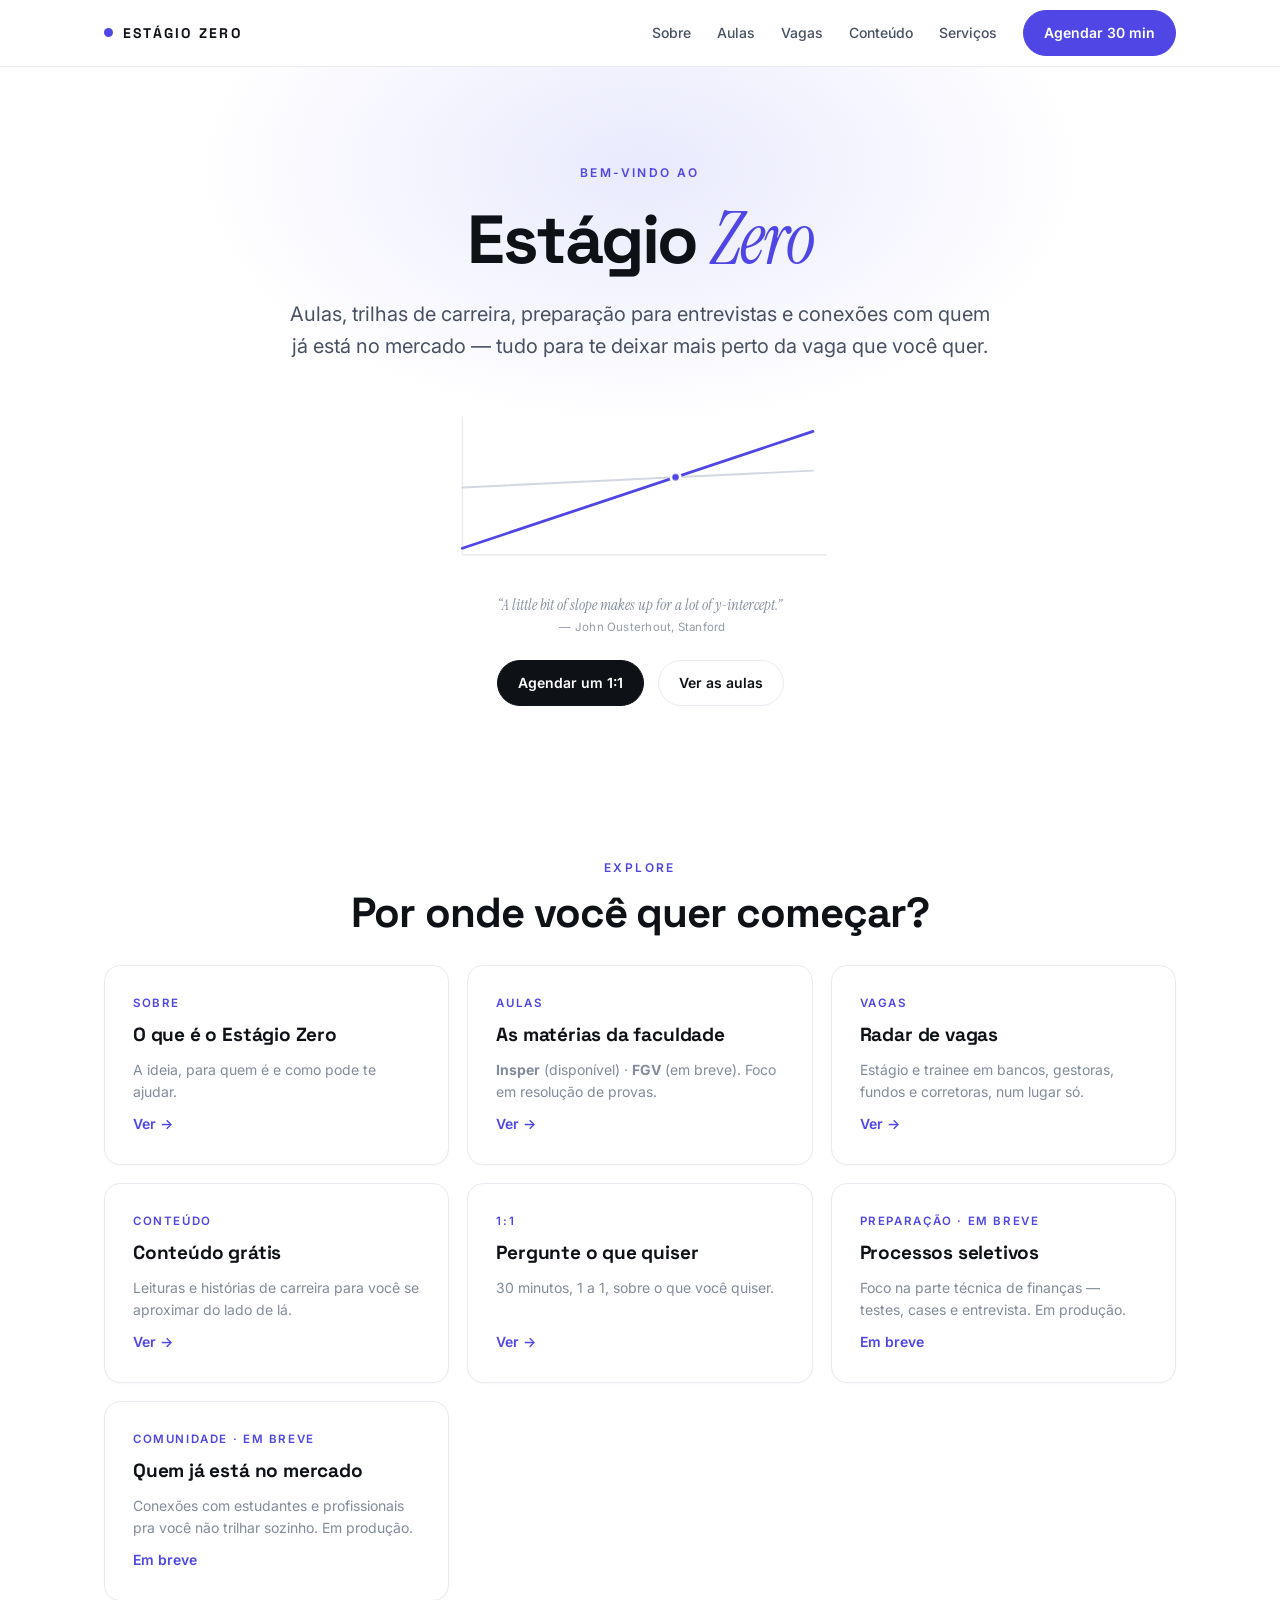
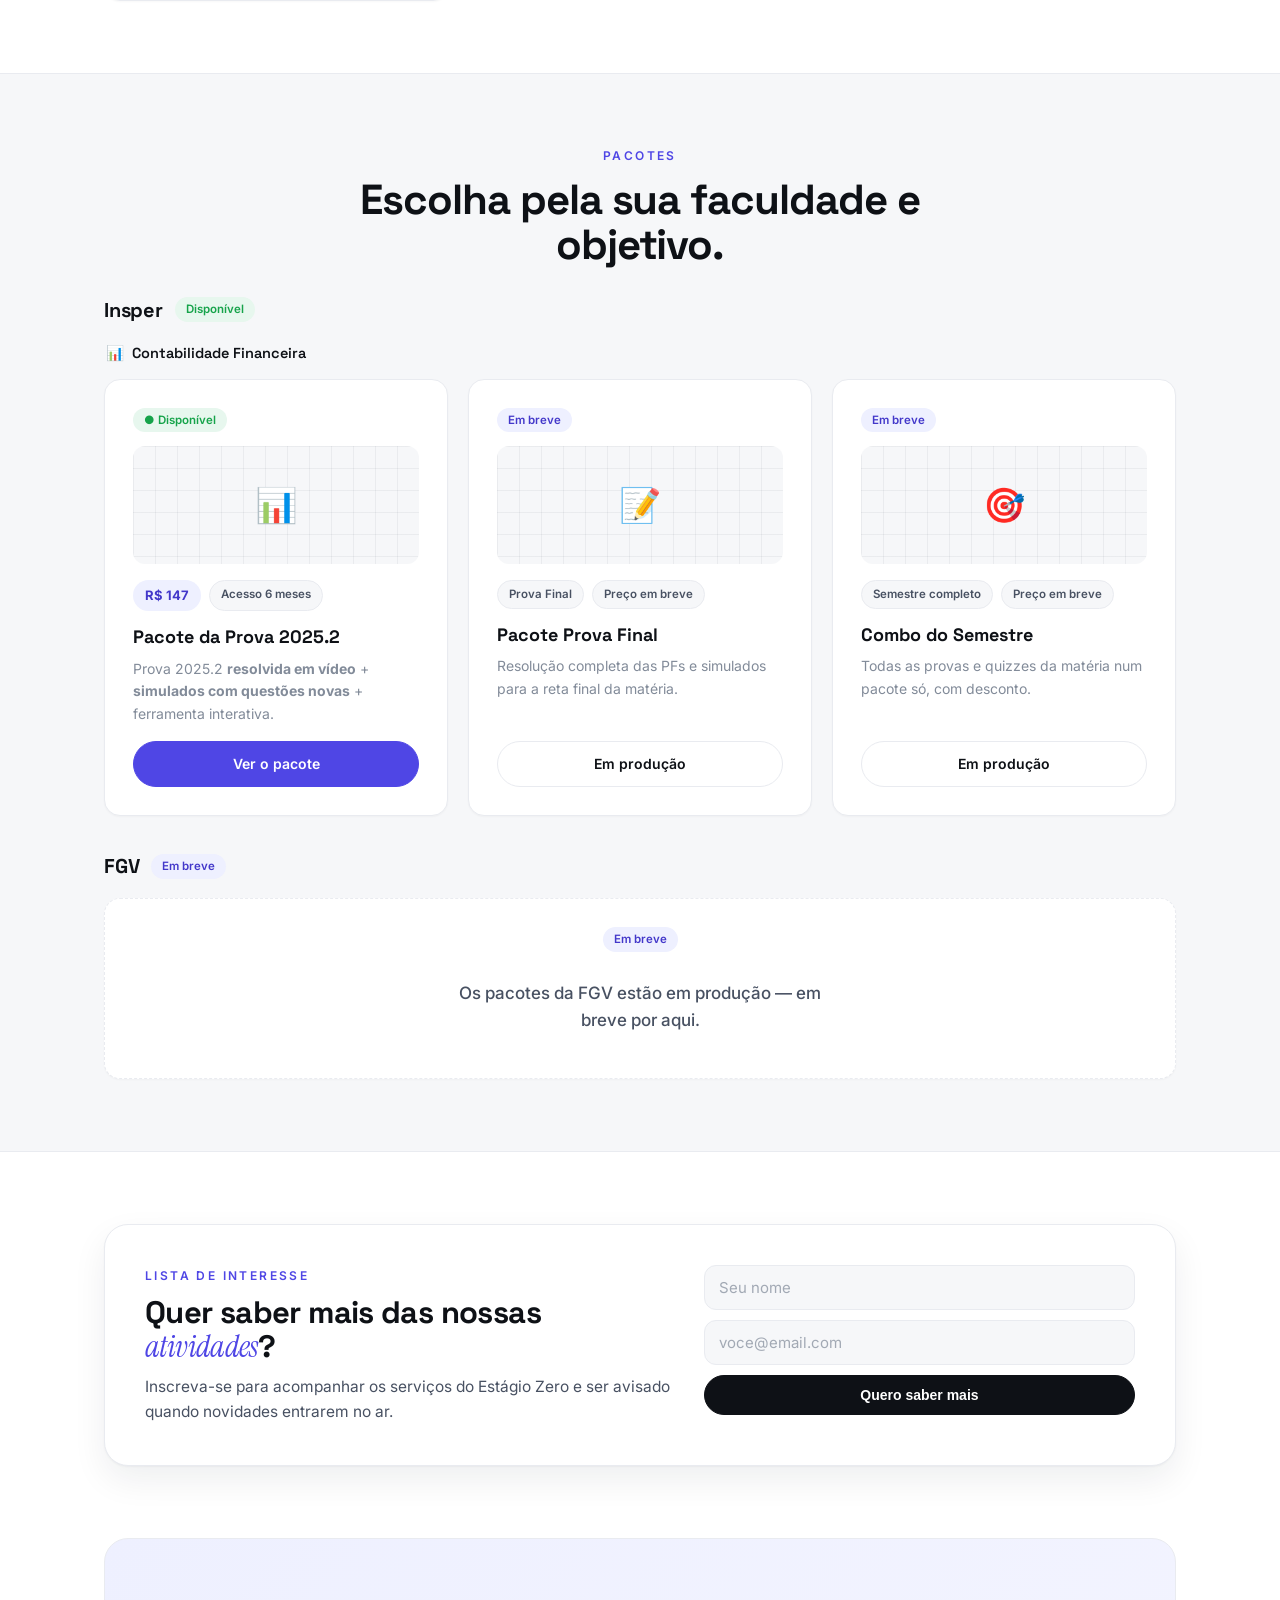
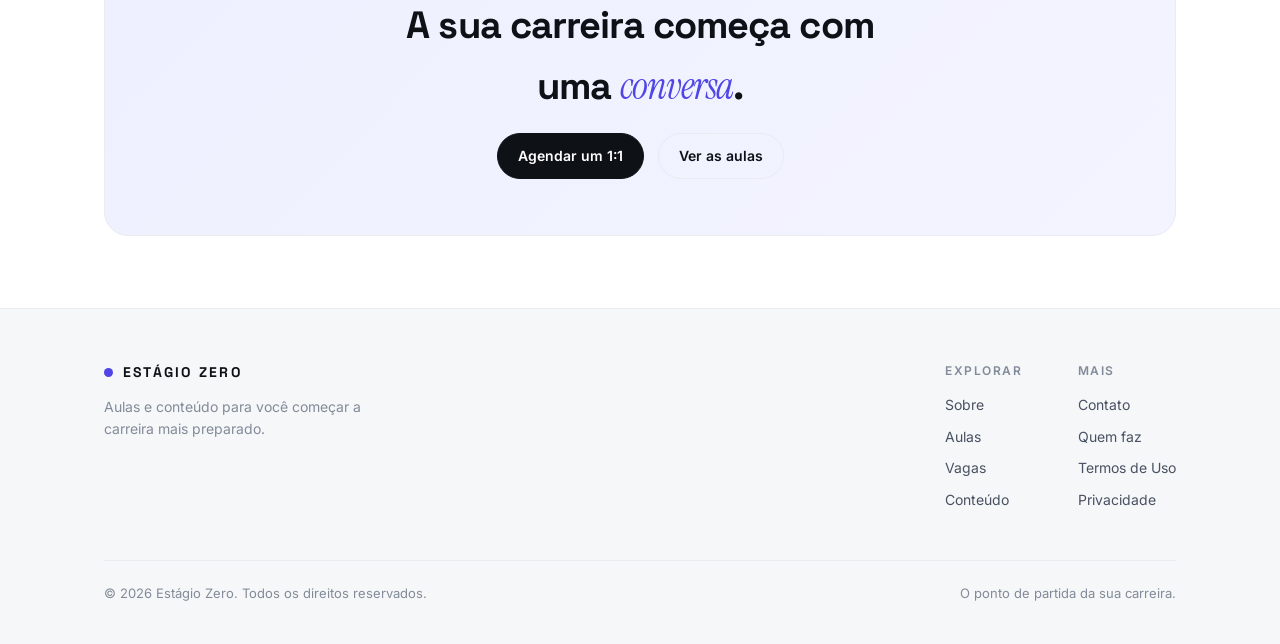
==== commit 726aa420: "Site Completo - 5 de Agosto" ====
--- a/index.html
+++ b/index.html
@@ -528,9 +528,9 @@
             <div class="card pkg reveal">
               <div class="pkg-top"><span class="badge open">● Disponível</span></div>
               <div class="pkg-art"><span>📊</span></div>
-              <div class="pkg-price"><span class="pill-price">R$ 127</span><span>Acesso 6 meses</span></div>
-              <h3>Pacote Prova Intermediária 2025.2</h3>
-              <p><b>Resolução comentada</b>, passo a passo, da PI 2025.2: BP, DRE, DFC e análise das demonstrações — em vídeo, com gabaritos comentados.</p>
+              <div class="pkg-price"><span class="pill-price">R$ 147</span><span>Acesso 6 meses</span></div>
+              <h3>Pacote da Prova 2025.2</h3>
+              <p>Prova 2025.2 <b>resolvida em vídeo</b> + <b>simulados com questões novas</b> + ferramenta interativa.</p>
               <a href="#pacote-pi" data-nav class="btn btn-accent" style="width:100%">Ver o pacote</a>
             </div>
             <div class="card pkg reveal">
@@ -719,26 +719,42 @@
           <div class="card pkg">
             <div class="pkg-top"><span class="badge open">● Disponível</span></div>
             <div class="pkg-art"><span>📊</span></div>
-            <div class="pkg-price"><span class="pill-price">R$ 127</span><span>Acesso 6 meses</span></div>
-            <h3>Prova Intermediária 2025.2</h3>
-            <p>Uma prova intermediária real, resolvida questão por questão: BP, DRE, DFC e análise das demonstrações — em vídeo, com ferramenta interativa.</p>
+            <div class="pkg-price"><span class="pill-price">R$ 147</span><span>Acesso 6 meses</span></div>
+            <h3>Pacote da Prova 2025.2</h3>
+            <p>A prova 2025.2 resolvida em vídeo, com <b>simulados de questões novas</b> e a ferramenta interativa.</p>
             <a href="#pacote-pi" data-nav class="btn btn-accent" style="width:100%">Ver o pacote</a>
           </div>
           <div class="card pkg">
             <div class="pkg-top"><span class="badge open">● Disponível</span></div>
             <div class="pkg-art"><span>📘</span></div>
-            <div class="pkg-price"><span class="pill-price">R$ 127</span><span>Acesso 6 meses</span></div>
-            <h3>Prova Intermediária 2024.2</h3>
-            <p>Outra prova intermediária real para treinar: DFC com prejuízo, eventos no BP e na DRE, juros compostos e ciclo de caixa — passo a passo, com ferramenta interativa.</p>
+            <div class="pkg-price"><span class="pill-price">R$ 147</span><span>Acesso 6 meses</span></div>
+            <h3>Pacote da Prova 2024.2</h3>
+            <p>A prova 2024.2 resolvida em vídeo, com <b>simulados de questões novas</b> e a ferramenta interativa.</p>
             <a href="#pacote-pi-2024" data-nav class="btn btn-accent" style="width:100%">Ver o pacote</a>
           </div>
           <div class="card pkg">
-            <div class="pkg-top"><span class="badge soon">Em breve</span></div>
+            <div class="pkg-top"><span class="badge open">● Disponível</span></div>
+            <div class="pkg-art"><span>♾️</span></div>
+            <div class="pkg-price"><span class="pill-price">R$ 127</span><span>Área de membros</span></div>
+            <h3>Banco Ilimitado de Questões</h3>
+            <p>Questões do curso inteiro (PI e PF), geradas na hora e que nunca acabam — filtros, dificuldade e mesclar. Vem com o Demonstrativos Completos.</p>
+            <a href="#banco" data-nav class="btn btn-accent" style="width:100%">Ver o banco</a>
+          </div>
+          <div class="card pkg">
+            <div class="pkg-top"><span class="badge open">● Disponível</span></div>
             <div class="pkg-art"><span>🎯</span></div>
-            <div class="pkg-price"><span>2 provas juntas</span><span>Preço em breve</span></div>
+            <div class="pkg-price"><span class="pill-price">R$ 247</span><span>As 2 provas juntas</span></div>
             <h3>Combo Prova Intermediária</h3>
-            <p>As duas provas intermediárias resolvidas num pacote só, com desconto — o máximo de treino para a PI.</p>
-            <span class="btn btn-ghost" style="width:100%">Em produção</span>
+            <p>As duas provas intermediárias (2024.2 e 2025.2) resolvidas num pacote só, com desconto.</p>
+            <a href="https://pay.kiwify.com.br/TmlM85J" target="_blank" rel="noopener" class="btn btn-accent" style="width:100%">Comprar agora</a>
+          </div>
+          <div class="card pkg">
+            <div class="pkg-top"><span class="badge open">● Disponível</span></div>
+            <div class="pkg-art"><span>🏆</span></div>
+            <div class="pkg-price"><span class="pill-price">R$ 297</span><span>Tudo: 2 provas + Banco</span></div>
+            <h3>Kit Completo</h3>
+            <p>As duas provas intermediárias resolvidas <b>+ o Banco Ilimitado de Questões</b>. O pacote completo, com o melhor preço.</p>
+            <a href="https://pay.kiwify.com.br/Vtn5rra" target="_blank" rel="noopener" class="btn btn-accent" style="width:100%">Comprar agora</a>
           </div>
           <div class="card pkg">
             <div class="pkg-top"><span class="badge soon">Em breve</span></div>
@@ -762,15 +778,16 @@
         <div class="course-hero reveal">
           <div class="ch-left">
             <div class="kicker">Insper · Contabilidade Financeira</div>
-            <h2>Pacote <span class="hl">Prova Intermediária 2025.2</span></h2>
-            <p><b>Resolução comentada</b>, passo a passo, de uma prova intermediária real (2025.2): montar BP, DRE e DFC a partir de eventos, regime de competência × caixa, liquidez, margens, ciclo de caixa e análise por índices. Aulas gravadas, com gabaritos comentados.</p>
-            <div class="ch-meta"><span>▶ 13 aulas gravadas</span><span>📄 Gabaritos comentados</span><span>💬 Resolução passo a passo</span><span>🔓 Acesso por 6 meses</span></div>
+            <h2>Pacote da Prova <span class="hl">2025.2</span></h2>
+            <p>A prova intermediária de 2025.2 <b>resolvida passo a passo em vídeo</b> + <b>simulados com questões novas</b> no mesmo estilo pra treinar + a <b>ferramenta interativa</b>. Você aprende com a prova real e testa com questões originais.</p>
+            <div class="ch-meta"><span>▶ Prova resolvida em vídeo</span><span>🧩 Simulados com questões novas</span><span>🧮 Ferramenta interativa</span><span>🔓 Acesso por 6 meses</span></div>
           </div>
           <div class="ch-buy card">
-            <span class="pill-price">R$ 127</span>
+            <span class="pill-price">R$ 147</span>
             <div class="ch-sub">Acesso por 6 meses · Pix ou cartão</div>
             <a data-buy class="btn btn-accent" style="width:100%">Comprar agora</a>
             <div class="ch-guarantee">1ª aula grátis</div>
+            <div style="margin-top:12px;padding-top:12px;border-top:1px solid var(--line);font-size:13px;color:var(--ink-2);text-align:center">Vai querer as <b>duas provas</b>? <a href="https://pay.kiwify.com.br/TmlM85J" target="_blank" rel="noopener" style="color:var(--accent);font-weight:700;white-space:nowrap">Combo por R$ 247 →</a></div>
             <div class="ch-legal">Ao finalizar a compra você concorda com os <a href="#termos" data-nav>Termos de Uso</a> e a <a href="#privacidade" data-nav>Política de Privacidade</a>.</div>
           </div>
         </div>
@@ -792,7 +809,7 @@
             <p class="lab-note">Ferramenta interativa completa <b>inclusa no curso</b>.</p>
           </div>
           <div class="lab-frame">
-            <video src="[data-uri]" autoplay muted loop playsinline></video>
+            <video src="media/ferramenta-demo-1.mp4" autoplay muted loop playsinline></video>
           </div>
         </div>
 
@@ -819,11 +836,14 @@
           <div class="mod-head"><span>Módulo 3 · Revisão</span><span class="mod-count">1 aula</span></div>
           <div class="lesson"><span class="l-ico">🔒</span><div class="l-body"><b>Como não perder pontos na PI</b></div><span class="l-tag">Com a compra</span></div>
 
+          <div class="mod-head"><span>Simulados — questões novas</span><span class="mod-count">interativo</span></div>
+          <div class="lesson"><span class="l-ico">🧩</span><div class="l-body"><b>Simulados no formato da prova</b><span>Questões originais suas, com correção e resolução na hora</span></div><span class="l-tag">Com a compra</span></div>
+
         </div>
 
         <div class="tracker-cta reveal">
           <div><b>Pronto para treinar com a prova toda resolvida?</b><span>Acesso imediato por 6 meses. 1ª aula grátis.</span></div>
-          <a data-buy class="btn btn-accent">Comprar por R$ 127</a>
+          <a data-buy class="btn btn-accent">Comprar por R$ 147</a>
         </div>
       </div>
     </section>
@@ -838,15 +858,16 @@
         <div class="course-hero reveal">
           <div class="ch-left">
             <div class="kicker">Insper · Contabilidade Financeira</div>
-            <h2>Prova <span class="hl">Intermediária 2024.2</span></h2>
-            <p><b>Resolução comentada</b>, passo a passo, de uma prova intermediária real (2024.2): DFC (por que sobra caixa mesmo com prejuízo), impacto de operações no BP e na DRE, juros compostos capitalizados, liquidez × setor e ciclo de caixa. Aulas gravadas, com resolução passo a passo e ferramenta interativa.</p>
-            <div class="ch-meta"><span>▶ 8 aulas gravadas</span><span>📄 Resolução passo a passo</span><span>🧮 Ferramenta interativa</span><span>🔓 Acesso por 6 meses</span></div>
+            <h2>Pacote da Prova <span class="hl">2024.2</span></h2>
+            <p>A prova intermediária de 2024.2 <b>resolvida passo a passo em vídeo</b> + <b>simulados com questões novas</b> pra treinar + a <b>ferramenta interativa</b>. Você aprende com a prova real e testa com questões originais.</p>
+            <div class="ch-meta"><span>▶ Prova resolvida em vídeo</span><span>🧩 Simulados com questões novas</span><span>🧮 Ferramenta interativa</span><span>🔓 Acesso por 6 meses</span></div>
           </div>
           <div class="ch-buy card">
-            <span class="pill-price">R$ 127</span>
+            <span class="pill-price">R$ 147</span>
             <div class="ch-sub">Acesso por 6 meses · Pix ou cartão</div>
             <a data-buy2024 class="btn btn-accent" style="width:100%">Comprar agora</a>
             <div class="ch-guarantee">Acesso imediato</div>
+            <div style="margin-top:12px;padding-top:12px;border-top:1px solid var(--line);font-size:13px;color:var(--ink-2);text-align:center">Vai querer as <b>duas provas</b>? <a href="https://pay.kiwify.com.br/TmlM85J" target="_blank" rel="noopener" style="color:var(--accent);font-weight:700;white-space:nowrap">Combo por R$ 247 →</a></div>
             <div class="ch-legal">Ao finalizar a compra você concorda com os <a href="#termos" data-nav>Termos de Uso</a> e a <a href="#privacidade" data-nav>Política de Privacidade</a>.</div>
           </div>
         </div>
@@ -868,7 +889,7 @@
             <p class="lab-note">Ferramenta interativa completa <b>inclusa no curso</b>.</p>
           </div>
           <div class="lab-frame">
-            <video src="[data-uri]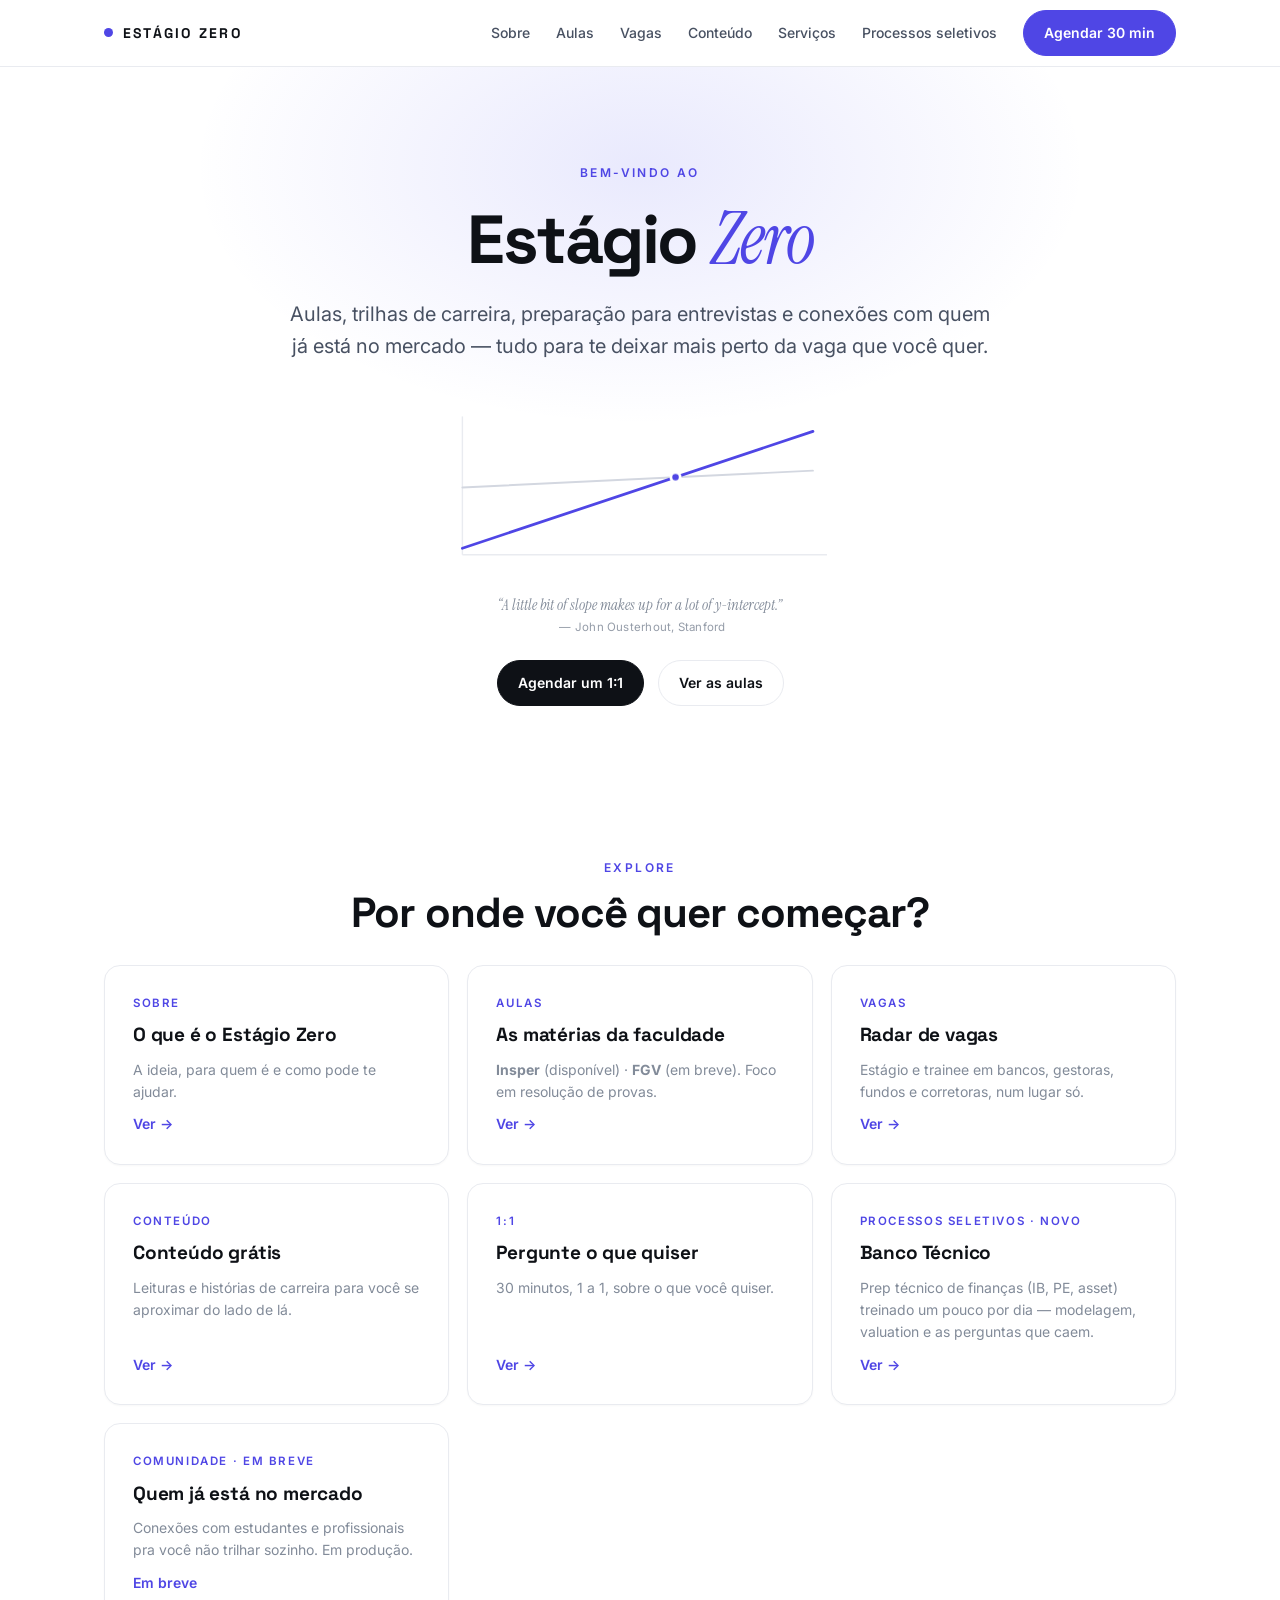
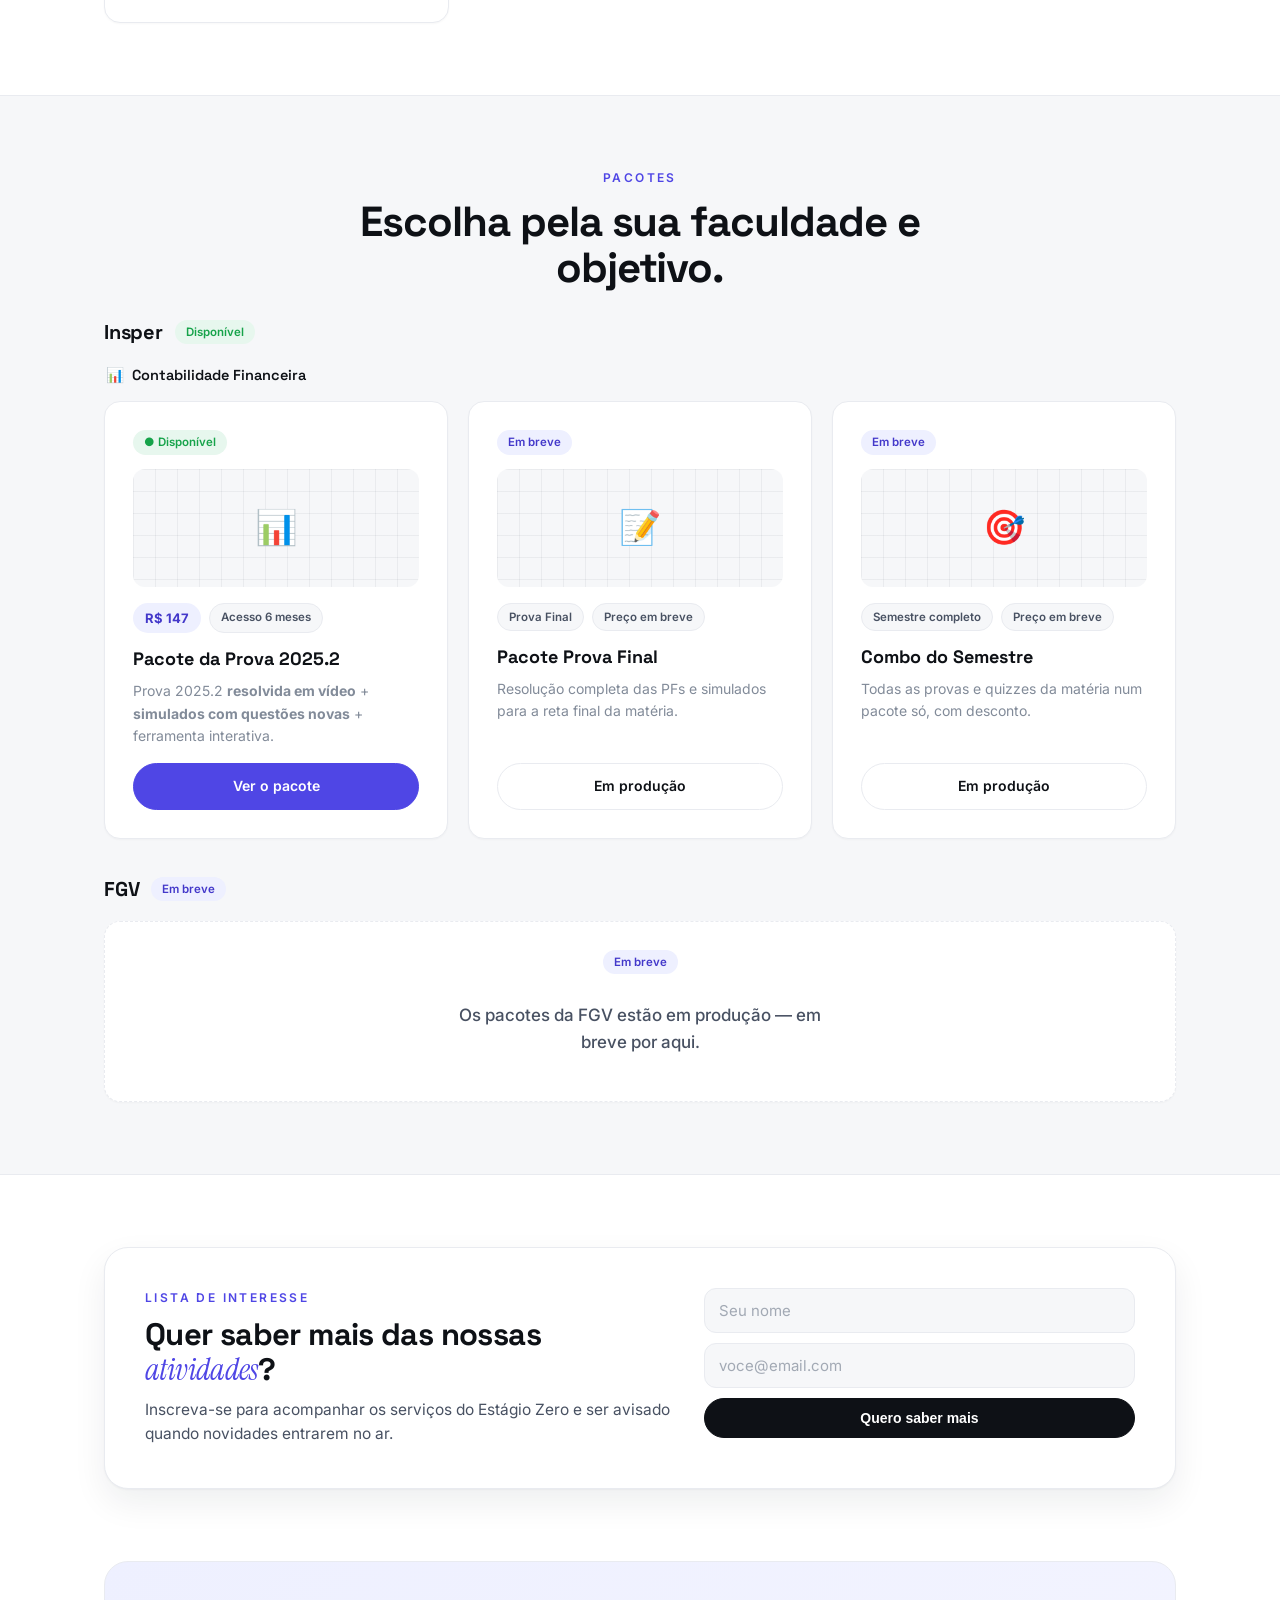
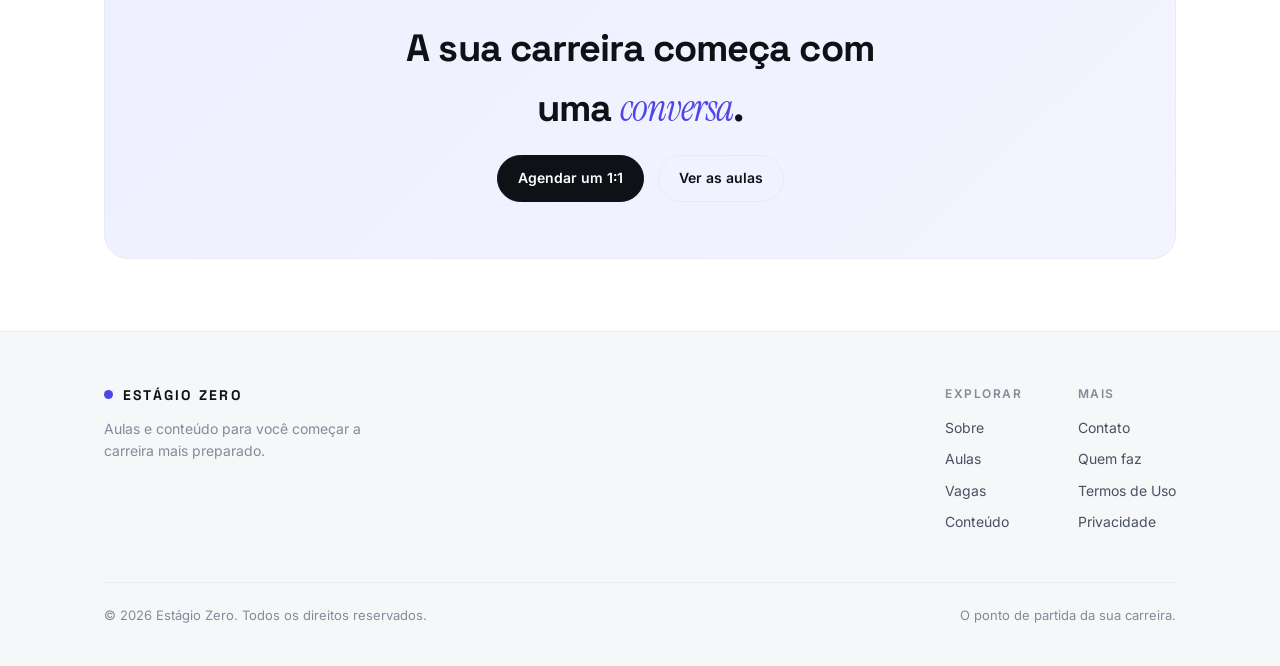
==== commit a15518da: "Processos seletivos no menu + video banco" ====
--- a/index.html
+++ b/index.html
@@ -469,6 +469,7 @@
       <a href="#processos" data-nav>Vagas</a>
       <a href="#conteudo" data-nav>Conteúdo</a>
       <a href="#oneone" data-nav>Serviços</a>
+      <a href="#banco-tecnico" data-nav>Processos seletivos</a>
       <a href="#oneone" class="btn btn-accent" data-cal>Agendar 30 min</a>
     </nav>
     <button class="menu-toggle" id="menuToggle" aria-label="Menu"><span></span><span></span><span></span></button>
@@ -511,7 +512,7 @@
           <a href="#processos" data-nav class="card hub-card reveal"><div class="hk">Vagas</div><h3>Radar de vagas</h3><p>Estágio e trainee em bancos, gestoras, fundos e corretoras, num lugar só.</p><div class="arw">Ver →</div></a>
           <a href="#conteudo" data-nav class="card hub-card reveal"><div class="hk">Conteúdo</div><h3>Conteúdo grátis</h3><p>Leituras e histórias de carreira para você se aproximar do lado de lá.</p><div class="arw">Ver →</div></a>
           <a href="#oneone" data-nav class="card hub-card reveal"><div class="hk">1:1</div><h3>Pergunte o que quiser</h3><p>30 minutos, 1 a 1, sobre o que você quiser.</p><div class="arw">Ver →</div></a>
-          <a href="#contato" data-nav class="card hub-card reveal"><div class="hk">Preparação · em breve</div><h3>Processos seletivos</h3><p>Foco na parte técnica de finanças — testes, cases e entrevista. Em produção.</p><div class="arw">Em breve</div></a>
+          <a href="#banco-tecnico" data-nav class="card hub-card reveal"><div class="hk">Processos seletivos · novo</div><h3>Banco Técnico</h3><p>Prep técnico de finanças (IB, PE, asset) treinado um pouco por dia — modelagem, valuation e as perguntas que caem.</p><div class="arw">Ver →</div></a>
           <a href="#contato" data-nav class="card hub-card reveal"><div class="hk">Comunidade · em breve</div><h3>Quem já está no mercado</h3><p>Conexões com estudantes e profissionais pra você não trilhar sozinho. Em produção.</p><div class="arw">Em breve</div></a>
         </div>
       </div>
@@ -978,6 +979,51 @@
   </section>
 
   <!-- ===== PROCESSOS (Radar de vagas) ===== -->
+  <section class="view" id="view-banco-tecnico">
+    <section class="band">
+      <div class="wrap">
+        <a class="back" data-nav href="#home">← Início</a>
+
+        <div class="course-hero reveal">
+          <div class="ch-left">
+            <div class="kicker">Processos seletivos · Finanças</div>
+            <h2>O banco técnico que você treina <span class="hl">um pouco por dia</span>.</h2>
+            <p>Contabilidade, valuation, DCF, LBO, M&amp;A e private equity — as perguntas que caem de verdade nos processos de <b>IB, PE e asset</b>. Cinco questões por dia, geradas na hora e corrigidas na hora, com <b>modelagem em Excel</b> embutida. Não é maratona de véspera: é constância. Bilíngue PT/EN.</p>
+            <div class="ch-meta"><span>🔥 Treino diário (5 por dia)</span><span>📊 DCF · LBO · M&amp;A · PE</span><span>🧮 Modelagem em Excel</span><span>🇧🇷 / 🇬🇧 PT · EN</span></div>
+          </div>
+          <div class="ch-buy card">
+            <span class="pill-price">R$ 39,90<span style="font-size:14px;font-weight:600">/mês</span></span>
+            <div class="ch-sub">Assinatura · acesso em banco.estagiozero.com.br</div>
+            <a href="https://pay.kiwify.com.br/3yK6RaC" target="_blank" rel="noopener" class="btn btn-accent" style="width:100%">Assinar</a>
+            <div class="ch-guarantee">Cancele quando quiser</div>
+            <div class="ch-legal">Ao assinar você concorda com os <a href="#termos" data-nav>Termos de Uso</a> e a <a href="#privacidade" data-nav>Política de Privacidade</a>.</div>
+          </div>
+        </div>
+
+        <h3 class="curr-title reveal">Veja em ação</h3>
+        <p class="reveal" style="color:var(--muted);font-size:14.5px;margin:-4px 0 12px;max-width:640px;line-height:1.5">O treino diário: cinco questões, com correção e explicação na hora.</p>
+        <div class="reveal" style="border-radius:var(--radius);overflow:hidden;border:1px solid var(--line);box-shadow:var(--shadow);background:#0e1116;margin-bottom:26px">
+          <video controls preload="metadata" playsinline style="width:100%;display:block;aspect-ratio:16/9;background:#0e1116" src="media/banco-tecnico-demo.mp4"></video>
+        </div>
+
+        <h3 class="curr-title reveal">O que você treina</h3>
+        <div class="curriculum reveal">
+          <div class="mod-head"><span>Dentro do banco</span><span class="mod-count">Treino diário + áreas</span></div>
+          <div class="lesson"><span class="l-ico">🔥</span><div class="l-body"><b>Treino diário</b><span>5 questões por dia de temas diferentes · streak, XP e ranking semanal</span></div><span class="l-tag">Todo dia</span></div>
+          <div class="lesson"><span class="l-ico">🧮</span><div class="l-body"><b>Modelagem em Excel</b><span>DCF célula a célula, Accretion/Dilution e Paper LBO, com as fórmulas à mostra</span></div><span class="l-tag">Interativo</span></div>
+          <div class="lesson"><span class="l-ico">📊</span><div class="l-body"><b>Valuation e contabilidade</b><span>DCF &amp; WACC, EV vs Equity, M&amp;A, Private Equity e as 3 demonstrações</span></div><span class="l-tag">Geradores</span></div>
+          <div class="lesson"><span class="l-ico">⏱️</span><div class="l-body"><b>Simulado cronometrado</b><span>Monte por tema, dificuldade e tempo — do jeito que cai no processo</span></div><span class="l-tag">Na hora</span></div>
+        </div>
+
+        <div class="tracker-cta reveal">
+          <div><b>Constância vence intensidade.</b><span>A preparação do dia a dia é o que aparece na entrevista. Um pouco por dia, e o técnico deixa de ser o que derruba você.</span></div>
+          <a href="https://pay.kiwify.com.br/3yK6RaC" target="_blank" rel="noopener" class="btn btn-accent">Assinar por R$ 39,90/mês</a>
+        </div>
+
+      </div>
+    </section>
+  </section>
+
   <section class="view" id="view-processos">
     <section class="band">
       <div class="wrap">
@@ -1481,7 +1527,7 @@
     var fi = document.getElementById('fIndicado'); if(fi) fi.value = REF;
   }
 
-  var VALID = ['home','sobre','oneone','aulas','materia-cf','pacote-pi','pacote-pi-2024','banco','processos','conteudo','carreiras','contato','termos','privacidade'];
+  var VALID = ['home','sobre','oneone','aulas','materia-cf','pacote-pi','pacote-pi-2024','banco','banco-tecnico','processos','conteudo','carreiras','contato','termos','privacidade'];
   function showView(name){
     if(VALID.indexOf(name) < 0) name = 'home';
     document.querySelectorAll('.view').forEach(function(v){ v.classList.remove('active'); });
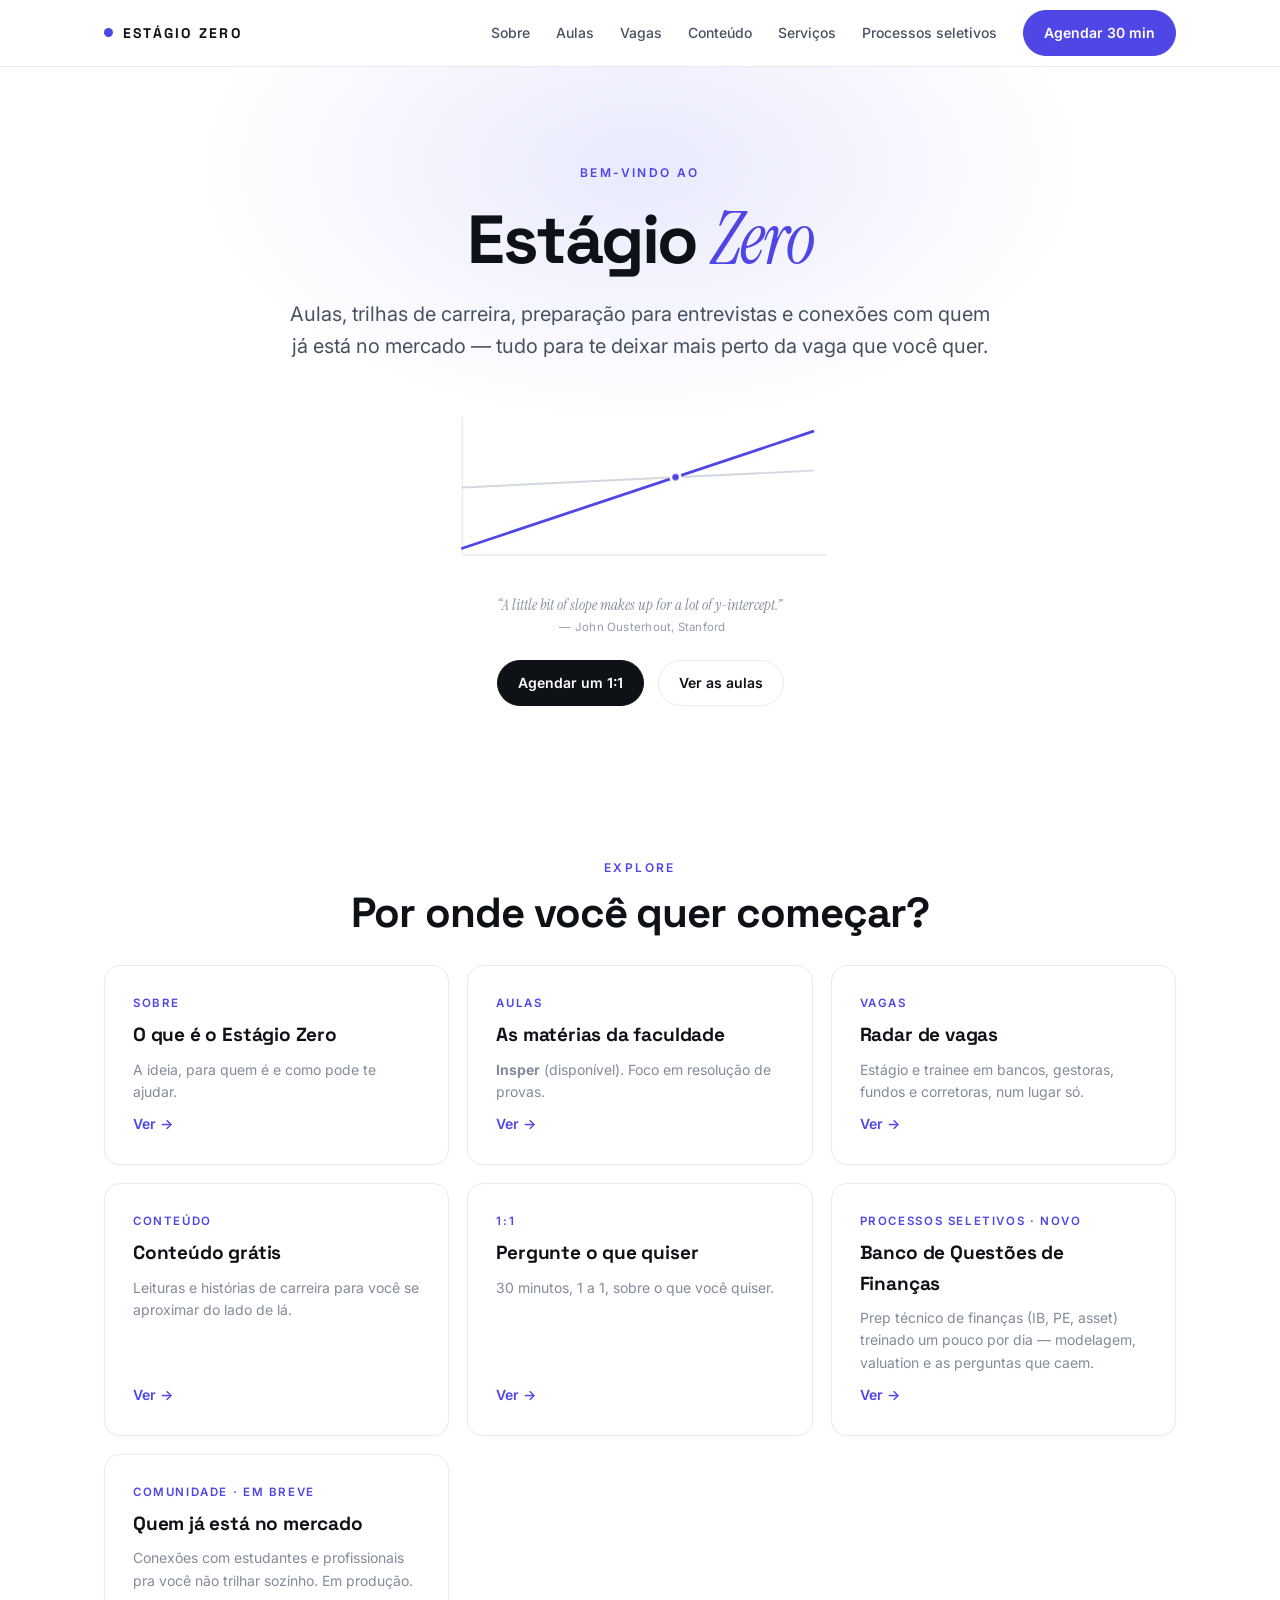
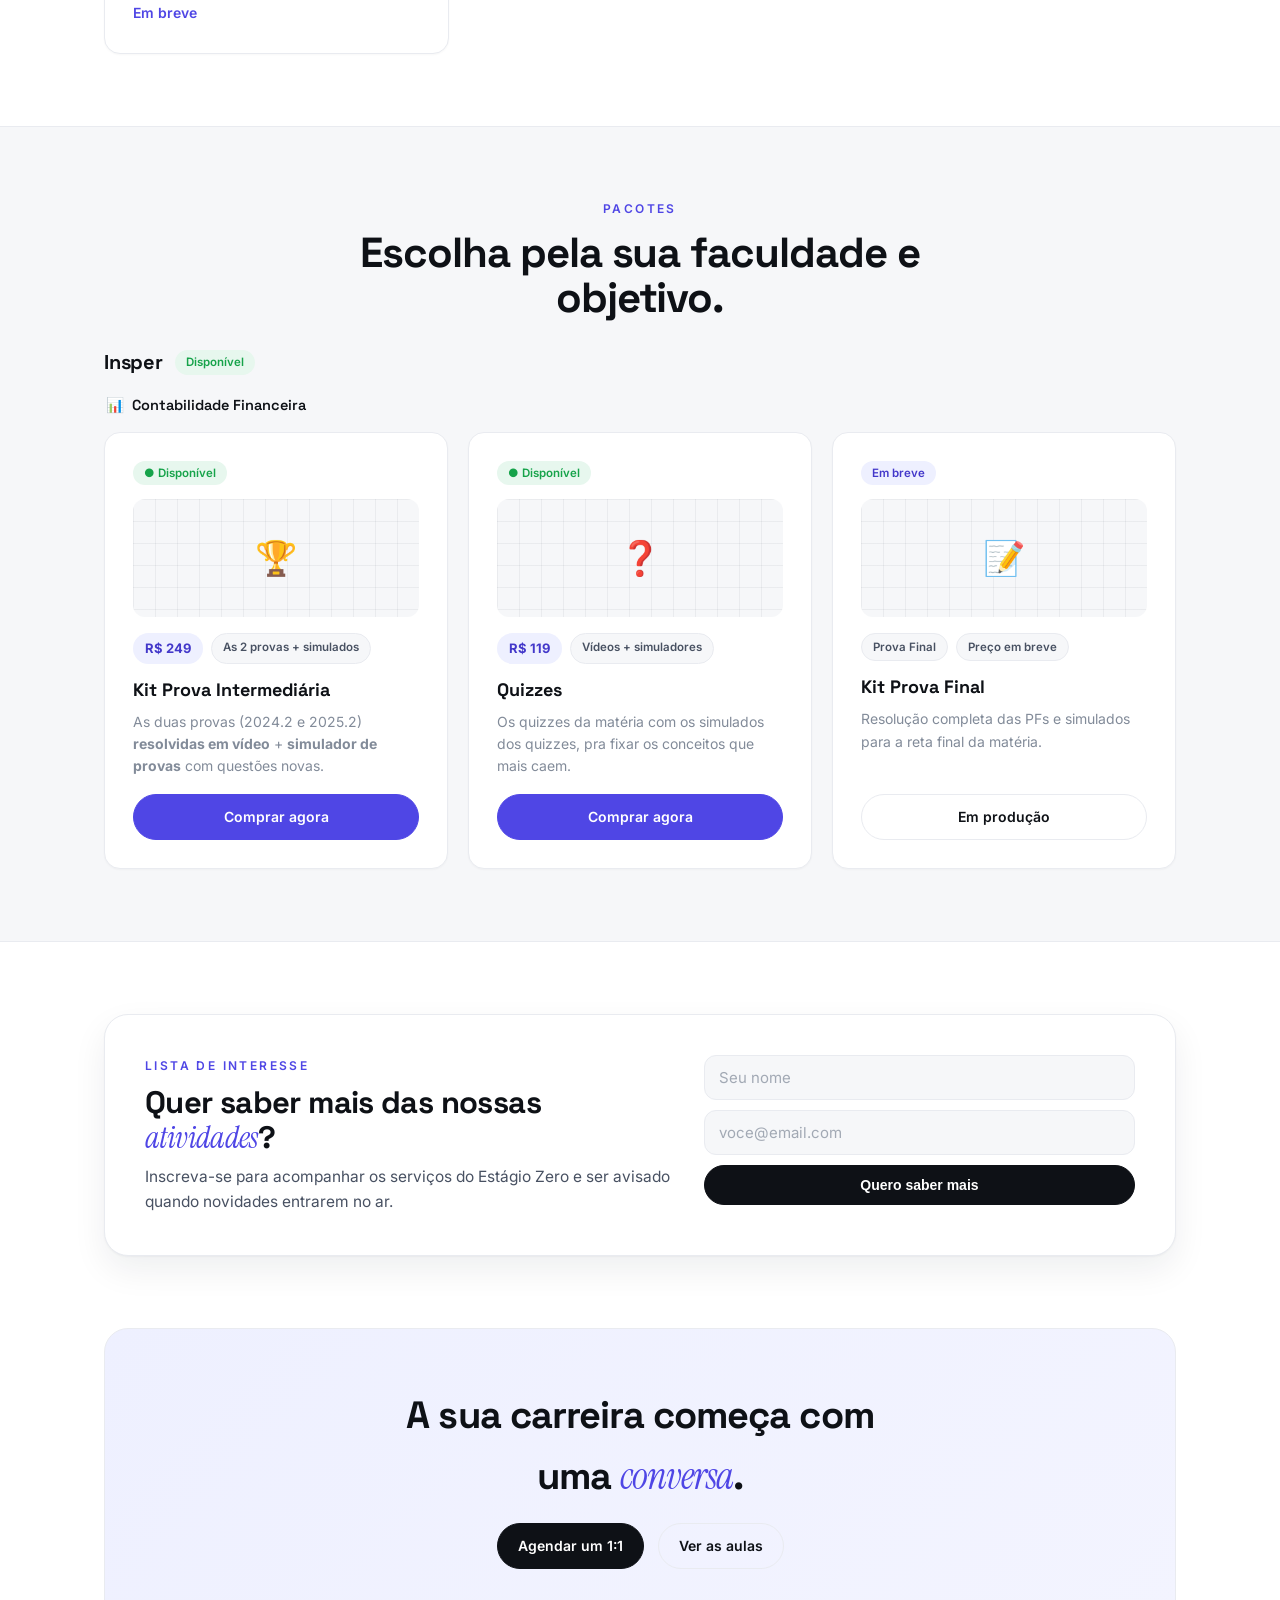
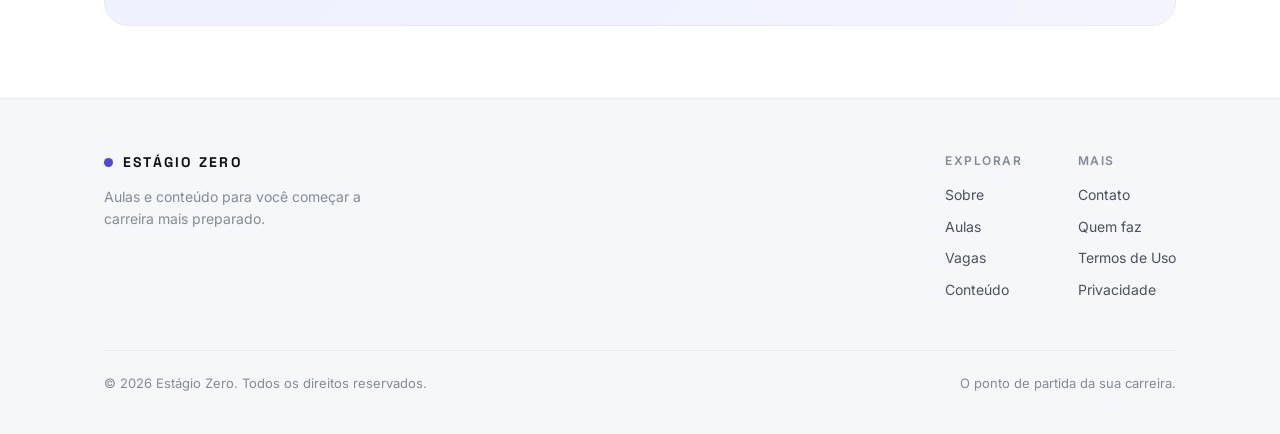
==== commit 41c42ccd: "Ferramentas + site Agosto 6" ====
--- a/index.html
+++ b/index.html
@@ -469,7 +469,7 @@
       <a href="#processos" data-nav>Vagas</a>
       <a href="#conteudo" data-nav>Conteúdo</a>
       <a href="#oneone" data-nav>Serviços</a>
-      <a href="#banco-tecnico" data-nav>Processos seletivos</a>
+      <a href="#procsel" data-nav>Processos seletivos</a>
       <a href="#oneone" class="btn btn-accent" data-cal>Agendar 30 min</a>
     </nav>
     <button class="menu-toggle" id="menuToggle" aria-label="Menu"><span></span><span></span><span></span></button>
@@ -508,11 +508,11 @@
         <div class="sec-head center reveal" style="margin-bottom:30px"><div class="kicker">Explore</div><h2>Por onde você quer começar?</h2></div>
         <div class="hub-grid">
           <a href="#sobre" data-nav class="card hub-card reveal"><div class="hk">Sobre</div><h3>O que é o Estágio Zero</h3><p>A ideia, para quem é e como pode te ajudar.</p><div class="arw">Ver →</div></a>
-          <a href="#aulas" data-nav class="card hub-card reveal"><div class="hk">Aulas</div><h3>As matérias da faculdade</h3><p><b>Insper</b> (disponível) · <b>FGV</b> (em breve). Foco em resolução de provas.</p><div class="arw">Ver →</div></a>
+          <a href="#aulas" data-nav class="card hub-card reveal"><div class="hk">Aulas</div><h3>As matérias da faculdade</h3><p><b>Insper</b> (disponível). Foco em resolução de provas.</p><div class="arw">Ver →</div></a>
           <a href="#processos" data-nav class="card hub-card reveal"><div class="hk">Vagas</div><h3>Radar de vagas</h3><p>Estágio e trainee em bancos, gestoras, fundos e corretoras, num lugar só.</p><div class="arw">Ver →</div></a>
           <a href="#conteudo" data-nav class="card hub-card reveal"><div class="hk">Conteúdo</div><h3>Conteúdo grátis</h3><p>Leituras e histórias de carreira para você se aproximar do lado de lá.</p><div class="arw">Ver →</div></a>
           <a href="#oneone" data-nav class="card hub-card reveal"><div class="hk">1:1</div><h3>Pergunte o que quiser</h3><p>30 minutos, 1 a 1, sobre o que você quiser.</p><div class="arw">Ver →</div></a>
-          <a href="#banco-tecnico" data-nav class="card hub-card reveal"><div class="hk">Processos seletivos · novo</div><h3>Banco Técnico</h3><p>Prep técnico de finanças (IB, PE, asset) treinado um pouco por dia — modelagem, valuation e as perguntas que caem.</p><div class="arw">Ver →</div></a>
+          <a href="#procsel" data-nav class="card hub-card reveal"><div class="hk">Processos seletivos · novo</div><h3>Banco de Questões de Finanças</h3><p>Prep técnico de finanças (IB, PE, asset) treinado um pouco por dia — modelagem, valuation e as perguntas que caem.</p><div class="arw">Ver →</div></a>
           <a href="#contato" data-nav class="card hub-card reveal"><div class="hk">Comunidade · em breve</div><h3>Quem já está no mercado</h3><p>Conexões com estudantes e profissionais pra você não trilhar sozinho. Em produção.</p><div class="arw">Em breve</div></a>
         </div>
       </div>
@@ -528,40 +528,31 @@
           <div class="grid-3">
             <div class="card pkg reveal">
               <div class="pkg-top"><span class="badge open">● Disponível</span></div>
-              <div class="pkg-art"><span>📊</span></div>
-              <div class="pkg-price"><span class="pill-price">R$ 147</span><span>Acesso 6 meses</span></div>
-              <h3>Pacote da Prova 2025.2</h3>
-              <p>Prova 2025.2 <b>resolvida em vídeo</b> + <b>simulados com questões novas</b> + ferramenta interativa.</p>
-              <a href="#pacote-pi" data-nav class="btn btn-accent" style="width:100%">Ver o pacote</a>
+              <div class="pkg-art"><span>🏆</span></div>
+              <div class="pkg-price"><span class="pill-price">R$ 249</span><span>As 2 provas + simulados</span></div>
+              <h3>Kit Prova Intermediária</h3>
+              <p>As duas provas (2024.2 e 2025.2) <b>resolvidas em vídeo</b> + <b>simulador de provas</b> com questões novas.</p>
+              <a href="https://pay.kiwify.com.br/Vtn5rra" target="_blank" rel="noopener" class="btn btn-accent" style="width:100%">Comprar agora</a>
+            </div>
+            <div class="card pkg reveal">
+              <div class="pkg-top"><span class="badge open">● Disponível</span></div>
+              <div class="pkg-art"><span>❓</span></div>
+              <div class="pkg-price"><span class="pill-price">R$ 119</span><span>Vídeos + simuladores</span></div>
+              <h3>Quizzes</h3>
+              <p>Os quizzes da matéria com os simulados dos quizzes, pra fixar os conceitos que mais caem.</p>
+              <a href="https://pay.kiwify.com.br/Zgp3BQT" target="_blank" rel="noopener" class="btn btn-accent" style="width:100%">Comprar agora</a>
             </div>
             <div class="card pkg reveal">
               <div class="pkg-top"><span class="badge soon">Em breve</span></div>
               <div class="pkg-art"><span>📝</span></div>
               <div class="pkg-price"><span>Prova Final</span><span>Preço em breve</span></div>
-              <h3>Pacote Prova Final</h3>
+              <h3>Kit Prova Final</h3>
               <p>Resolução completa das PFs e simulados para a reta final da matéria.</p>
               <a href="#aulas" data-nav class="btn btn-ghost" style="width:100%">Em produção</a>
             </div>
-            <div class="card pkg reveal">
-              <div class="pkg-top"><span class="badge soon">Em breve</span></div>
-              <div class="pkg-art"><span>🎯</span></div>
-              <div class="pkg-price"><span>Semestre completo</span><span>Preço em breve</span></div>
-              <h3>Combo do Semestre</h3>
-              <p>Todas as provas e quizzes da matéria num pacote só, com desconto.</p>
-              <a href="#aulas" data-nav class="btn btn-ghost" style="width:100%">Em produção</a>
-            </div>
-          </div>
-        </div>
-
-        <div class="course-group reveal">
-          <div class="group-head"><span class="group-name">FGV</span><span class="group-tag soon">Em breve</span></div>
-          <div class="grid-3">
-            <div class="card pkg soon-card reveal" style="grid-column:1/-1">
-              <div class="pkg-top"><span class="badge soon">Em breve</span></div>
-              <p class="soon-line">Os pacotes da FGV estão em produção — em breve por aqui.</p>
-            </div>
-          </div>
-        </div>
+          </div>
+        </div>
+
       </div>
     </section>
 
@@ -713,55 +704,39 @@
         <a class="back" data-nav href="#aulas">← Aulas</a>
         <div class="sec-head reveal">
           <div class="kicker">Insper · Contabilidade Financeira</div>
-          <h2>Contabilidade Financeira, <span class="hl">pela prova que você vai encarar</span>.</h2>
-          <p>Precisa se preparar para a prova intermediária? Treine com provas reais já resolvidas — as mesmas provas que já caíram, resolvidas questão por questão, em vídeo, com ferramenta interativa.</p>
+          <h2>Contabilidade Financeira, <span class="hl">resolvida de verdade</span>.</h2>
+          <p>Treine com as provas reais já resolvidas — as mesmas que já caíram, resolvidas questão por questão em vídeo — e pratique no simulador de provas e no banco de questões.</p>
         </div>
         <div class="grid-3 reveal">
           <div class="card pkg">
             <div class="pkg-top"><span class="badge open">● Disponível</span></div>
-            <div class="pkg-art"><span>📊</span></div>
-            <div class="pkg-price"><span class="pill-price">R$ 147</span><span>Acesso 6 meses</span></div>
-            <h3>Pacote da Prova 2025.2</h3>
-            <p>A prova 2025.2 resolvida em vídeo, com <b>simulados de questões novas</b> e a ferramenta interativa.</p>
-            <a href="#pacote-pi" data-nav class="btn btn-accent" style="width:100%">Ver o pacote</a>
-          </div>
-          <div class="card pkg">
-            <div class="pkg-top"><span class="badge open">● Disponível</span></div>
-            <div class="pkg-art"><span>📘</span></div>
-            <div class="pkg-price"><span class="pill-price">R$ 147</span><span>Acesso 6 meses</span></div>
-            <h3>Pacote da Prova 2024.2</h3>
-            <p>A prova 2024.2 resolvida em vídeo, com <b>simulados de questões novas</b> e a ferramenta interativa.</p>
-            <a href="#pacote-pi-2024" data-nav class="btn btn-accent" style="width:100%">Ver o pacote</a>
+            <div class="pkg-art"><span>🏆</span></div>
+            <div class="pkg-price"><span class="pill-price">R$ 249</span><span>As 2 provas + simulados</span></div>
+            <h3>Kit Prova Intermediária</h3>
+            <p>As duas provas intermediárias (2024.2 e 2025.2) resolvidas em vídeo, <b>+ simulador de provas com questões novas</b>. Tudo pra você chegar seguro na prova.</p>
+            <a href="https://pay.kiwify.com.br/Vtn5rra" target="_blank" rel="noopener" class="btn btn-accent" style="width:100%">Comprar agora</a>
           </div>
           <div class="card pkg">
             <div class="pkg-top"><span class="badge open">● Disponível</span></div>
             <div class="pkg-art"><span>♾️</span></div>
-            <div class="pkg-price"><span class="pill-price">R$ 127</span><span>Área de membros</span></div>
+            <div class="pkg-price"><span class="pill-price">R$ 149</span><span>Área de membros</span></div>
             <h3>Banco Ilimitado de Questões</h3>
-            <p>Questões do curso inteiro (PI e PF), geradas na hora e que nunca acabam — filtros, dificuldade e mesclar. Vem com o Demonstrativos Completos.</p>
+            <p>Questões do curso inteiro (PI e PF), geradas na hora e que nunca acabam — filtros, dificuldade e mesclar. Inclui também a ferramenta de demonstrativos: mude os números de cada operação e veja o Balanço, a DRE e a DFC recalcularem na hora.</p>
             <a href="#banco" data-nav class="btn btn-accent" style="width:100%">Ver o banco</a>
           </div>
           <div class="card pkg">
             <div class="pkg-top"><span class="badge open">● Disponível</span></div>
-            <div class="pkg-art"><span>🎯</span></div>
-            <div class="pkg-price"><span class="pill-price">R$ 247</span><span>As 2 provas juntas</span></div>
-            <h3>Combo Prova Intermediária</h3>
-            <p>As duas provas intermediárias (2024.2 e 2025.2) resolvidas num pacote só, com desconto.</p>
-            <a href="https://pay.kiwify.com.br/TmlM85J" target="_blank" rel="noopener" class="btn btn-accent" style="width:100%">Comprar agora</a>
-          </div>
-          <div class="card pkg">
-            <div class="pkg-top"><span class="badge open">● Disponível</span></div>
-            <div class="pkg-art"><span>🏆</span></div>
-            <div class="pkg-price"><span class="pill-price">R$ 297</span><span>Tudo: 2 provas + Banco</span></div>
-            <h3>Kit Completo</h3>
-            <p>As duas provas intermediárias resolvidas <b>+ o Banco Ilimitado de Questões</b>. O pacote completo, com o melhor preço.</p>
-            <a href="https://pay.kiwify.com.br/Vtn5rra" target="_blank" rel="noopener" class="btn btn-accent" style="width:100%">Comprar agora</a>
+            <div class="pkg-art"><span>❓</span></div>
+            <div class="pkg-price"><span class="pill-price">R$ 119</span><span>Vídeos + simuladores</span></div>
+            <h3>Quizzes</h3>
+            <p>Os quizzes da matéria com os simulados dos quizzes, pra fixar os conceitos que mais caem na prova.</p>
+            <a href="https://pay.kiwify.com.br/Zgp3BQT" target="_blank" rel="noopener" class="btn btn-accent" style="width:100%">Comprar agora</a>
           </div>
           <div class="card pkg">
             <div class="pkg-top"><span class="badge soon">Em breve</span></div>
             <div class="pkg-art"><span>📝</span></div>
             <div class="pkg-price"><span>Prova Final</span><span>Preço em breve</span></div>
-            <h3>Combo Prova Final</h3>
+            <h3>Kit Prova Final</h3>
             <p>Resolução das provas finais para a reta final da matéria.</p>
             <span class="btn btn-ghost" style="width:100%">Em produção</span>
           </div>
@@ -780,7 +755,7 @@
           <div class="ch-left">
             <div class="kicker">Insper · Contabilidade Financeira</div>
             <h2>Pacote da Prova <span class="hl">2025.2</span></h2>
-            <p>A prova intermediária de 2025.2 <b>resolvida passo a passo em vídeo</b> + <b>simulados com questões novas</b> no mesmo estilo pra treinar + a <b>ferramenta interativa</b>. Você aprende com a prova real e testa com questões originais.</p>
+            <p>A prova intermediária de 2025.2 <b>resolvida passo a passo em vídeo</b> + <b>simulados com questões novas</b> no mesmo estilo pra treinar + o <b>simulador de provas</b>. Você aprende com a prova real e testa com questões originais.</p>
             <div class="ch-meta"><span>▶ Prova resolvida em vídeo</span><span>🧩 Simulados com questões novas</span><span>🧮 Ferramenta interativa</span><span>🔓 Acesso por 6 meses</span></div>
           </div>
           <div class="ch-buy card">
@@ -788,7 +763,7 @@
             <div class="ch-sub">Acesso por 6 meses · Pix ou cartão</div>
             <a data-buy class="btn btn-accent" style="width:100%">Comprar agora</a>
             <div class="ch-guarantee">1ª aula grátis</div>
-            <div style="margin-top:12px;padding-top:12px;border-top:1px solid var(--line);font-size:13px;color:var(--ink-2);text-align:center">Vai querer as <b>duas provas</b>? <a href="https://pay.kiwify.com.br/TmlM85J" target="_blank" rel="noopener" style="color:var(--accent);font-weight:700;white-space:nowrap">Combo por R$ 247 →</a></div>
+            <div style="margin-top:12px;padding-top:12px;border-top:1px solid var(--line);font-size:13px;color:var(--ink-2);text-align:center">Quer as <b>duas provas + simulados</b>? <a href="https://pay.kiwify.com.br/Vtn5rra" target="_blank" rel="noopener" style="color:var(--accent);font-weight:700;white-space:nowrap">Kit Prova Intermediária por R$ 249 →</a></div>
             <div class="ch-legal">Ao finalizar a compra você concorda com os <a href="#termos" data-nav>Termos de Uso</a> e a <a href="#privacidade" data-nav>Política de Privacidade</a>.</div>
           </div>
         </div>
@@ -860,7 +835,7 @@
           <div class="ch-left">
             <div class="kicker">Insper · Contabilidade Financeira</div>
             <h2>Pacote da Prova <span class="hl">2024.2</span></h2>
-            <p>A prova intermediária de 2024.2 <b>resolvida passo a passo em vídeo</b> + <b>simulados com questões novas</b> pra treinar + a <b>ferramenta interativa</b>. Você aprende com a prova real e testa com questões originais.</p>
+            <p>A prova intermediária de 2024.2 <b>resolvida passo a passo em vídeo</b> + <b>simulados com questões novas</b> pra treinar + o <b>simulador de provas</b>. Você aprende com a prova real e testa com questões originais.</p>
             <div class="ch-meta"><span>▶ Prova resolvida em vídeo</span><span>🧩 Simulados com questões novas</span><span>🧮 Ferramenta interativa</span><span>🔓 Acesso por 6 meses</span></div>
           </div>
           <div class="ch-buy card">
@@ -868,7 +843,7 @@
             <div class="ch-sub">Acesso por 6 meses · Pix ou cartão</div>
             <a data-buy2024 class="btn btn-accent" style="width:100%">Comprar agora</a>
             <div class="ch-guarantee">Acesso imediato</div>
-            <div style="margin-top:12px;padding-top:12px;border-top:1px solid var(--line);font-size:13px;color:var(--ink-2);text-align:center">Vai querer as <b>duas provas</b>? <a href="https://pay.kiwify.com.br/TmlM85J" target="_blank" rel="noopener" style="color:var(--accent);font-weight:700;white-space:nowrap">Combo por R$ 247 →</a></div>
+            <div style="margin-top:12px;padding-top:12px;border-top:1px solid var(--line);font-size:13px;color:var(--ink-2);text-align:center">Quer as <b>duas provas + simulados</b>? <a href="https://pay.kiwify.com.br/Vtn5rra" target="_blank" rel="noopener" style="color:var(--accent);font-weight:700;white-space:nowrap">Kit Prova Intermediária por R$ 249 →</a></div>
             <div class="ch-legal">Ao finalizar a compra você concorda com os <a href="#termos" data-nav>Termos de Uso</a> e a <a href="#privacidade" data-nav>Política de Privacidade</a>.</div>
           </div>
         </div>
@@ -942,11 +917,11 @@
             <div class="ch-meta"><span>♾️ Questões ilimitadas (PI + PF)</span><span>🎚️ Filtros e dificuldade</span><span>🧮 Demonstrativos Completos</span><span>🔓 Acesso na área do aluno</span></div>
           </div>
           <div class="ch-buy card">
-            <span class="pill-price">R$ 127</span>
+            <span class="pill-price">R$ 149</span>
             <div class="ch-sub">Acesso pela área de membros</div>
             <a href="https://pay.kiwify.com.br/0knR9J4" target="_blank" rel="noopener" class="btn btn-accent" style="width:100%">Comprar agora</a>
             <div class="ch-guarantee">Acesso imediato</div>
-            <div style="margin-top:12px;padding-top:12px;border-top:1px solid var(--line);font-size:13px;color:var(--ink-2);text-align:center">Quer <b>tudo junto</b>? <a href="https://pay.kiwify.com.br/Vtn5rra" target="_blank" rel="noopener" style="color:var(--accent);font-weight:700;white-space:nowrap">Kit: 2 provas + Banco por R$ 297 →</a></div>
+            <div style="margin-top:12px;padding-top:12px;border-top:1px solid var(--line);font-size:13px;color:var(--ink-2);text-align:center">Quer as <b>duas provas</b> também? <a href="https://pay.kiwify.com.br/Vtn5rra" target="_blank" rel="noopener" style="color:var(--accent);font-weight:700;white-space:nowrap">Kit Prova Intermediária por R$ 249 →</a></div>
             <div class="ch-legal">Ao finalizar a compra você concorda com os <a href="#termos" data-nav>Termos de Uso</a> e a <a href="#privacidade" data-nav>Política de Privacidade</a>.</div>
           </div>
         </div>
@@ -979,15 +954,45 @@
   </section>
 
   <!-- ===== PROCESSOS (Radar de vagas) ===== -->
+  <!-- ===== PROCESSOS SELETIVOS (landing) ===== -->
+  <section class="view" id="view-procsel">
+    <section class="band">
+      <div class="wrap">
+        <a class="back" data-nav href="#home">← Início</a>
+        <div class="sec-head reveal">
+          <div class="kicker">Estágio Zero · Processos seletivos</div>
+          <h2>Preparação técnica para os <span class="hl">processos seletivos</span> de finanças.</h2>
+          <p>A parte técnica que decide entrevista de estágio e trainee em banco, gestora e fundo — treinada um pouco por dia. Comece pelo Banco de Questões de Finanças; em breve, mais por aqui.</p>
+        </div>
+        <div class="course-group reveal">
+          <div class="group-head"><span class="group-name">Finanças</span><span class="group-tag">Disponível</span></div>
+          <div class="grid-3">
+            <a href="#banco-tecnico" data-nav class="card course">
+              <div class="tag live">● Disponível</div>
+              <h3>Banco de Questões de Finanças</h3>
+              <p>Contabilidade, valuation, DCF, LBO, M&amp;A e private equity — as perguntas que caem em IB, PE e asset. Cinco por dia, com modelagem em Excel. Constância, não véspera.</p>
+              <div class="modules"><span>Treino diário</span><span>Modelagem em Excel</span><span>Simulado cronometrado</span><span>PT · EN</span></div>
+              <div class="foot">Ver o banco →</div>
+            </a>
+            <div class="card course soon-card">
+              <div class="tag soon">Em breve</div>
+              <p class="soon-line">Mais preparação para processos seletivos chegando por aqui.</p>
+            </div>
+          </div>
+        </div>
+      </div>
+    </section>
+  </section>
+
   <section class="view" id="view-banco-tecnico">
     <section class="band">
       <div class="wrap">
-        <a class="back" data-nav href="#home">← Início</a>
+        <a class="back" data-nav href="#procsel">← Processos seletivos</a>
 
         <div class="course-hero reveal">
           <div class="ch-left">
             <div class="kicker">Processos seletivos · Finanças</div>
-            <h2>O banco técnico que você treina <span class="hl">um pouco por dia</span>.</h2>
+            <h2>O banco de questões de finanças que você treina <span class="hl">um pouco por dia</span>.</h2>
             <p>Contabilidade, valuation, DCF, LBO, M&amp;A e private equity — as perguntas que caem de verdade nos processos de <b>IB, PE e asset</b>. Cinco questões por dia, geradas na hora e corrigidas na hora, com <b>modelagem em Excel</b> embutida. Não é maratona de véspera: é constância. Bilíngue PT/EN.</p>
             <div class="ch-meta"><span>🔥 Treino diário (5 por dia)</span><span>📊 DCF · LBO · M&amp;A · PE</span><span>🧮 Modelagem em Excel</span><span>🇧🇷 / 🇬🇧 PT · EN</span></div>
           </div>
@@ -1200,7 +1205,7 @@
               <span class="cb-side cb-sell">Sell-side</span>
             </div>
             <div class="cb-txt">
-              <h3>O mapa do mercado financeiro</h3>
+              <h3>O mapa do mercado</h3>
               <p>Buy-side, sell-side e os outros caminhos possíveis — o que cada área faz, como é o dia a dia e como entrar.</p>
               <span class="cb-cta">Explorar o mapa →</span>
             </div>
@@ -1227,7 +1232,7 @@
       <div class="wrap" style="max-width:820px;padding-bottom:24px">
         <a class="back" data-nav href="#conteudo">← Conteúdo</a>
         <p class="eyebrow reveal">Conteúdo · Carreiras</p>
-        <h1 class="reveal" style="font-size:clamp(32px,5vw,52px);font-weight:700;letter-spacing:-.03em;line-height:1.06;margin:18px 0 20px">O mapa do mercado financeiro, <span class="hl">sem mistério</span>.</h1>
+        <h1 class="reveal" style="font-size:clamp(32px,5vw,52px);font-weight:700;letter-spacing:-.03em;line-height:1.06;margin:18px 0 20px">O mapa do mercado, <span class="hl">sem mistério</span>.</h1>
         <p class="lead reveal" style="font-size:clamp(16px,2.1vw,19px);color:var(--ink-2);max-width:60ch;margin:0 auto">Quase toda carreira em finanças cai em um de dois lados: o <b>buy-side</b>, que decide onde o dinheiro é investido, e o <b>sell-side</b>, que presta os serviços que fazem o mercado girar. Entender esse mapa é o primeiro passo pra saber pra onde você quer ir.</p>
 
         <div class="ruler reveal">
@@ -1527,7 +1532,7 @@
     var fi = document.getElementById('fIndicado'); if(fi) fi.value = REF;
   }
 
-  var VALID = ['home','sobre','oneone','aulas','materia-cf','pacote-pi','pacote-pi-2024','banco','banco-tecnico','processos','conteudo','carreiras','contato','termos','privacidade'];
+  var VALID = ['home','sobre','oneone','aulas','materia-cf','pacote-pi','pacote-pi-2024','banco','banco-tecnico','procsel','processos','conteudo','carreiras','contato','termos','privacidade'];
   function showView(name){
     if(VALID.indexOf(name) < 0) name = 'home';
     document.querySelectorAll('.view').forEach(function(v){ v.classList.remove('active'); });
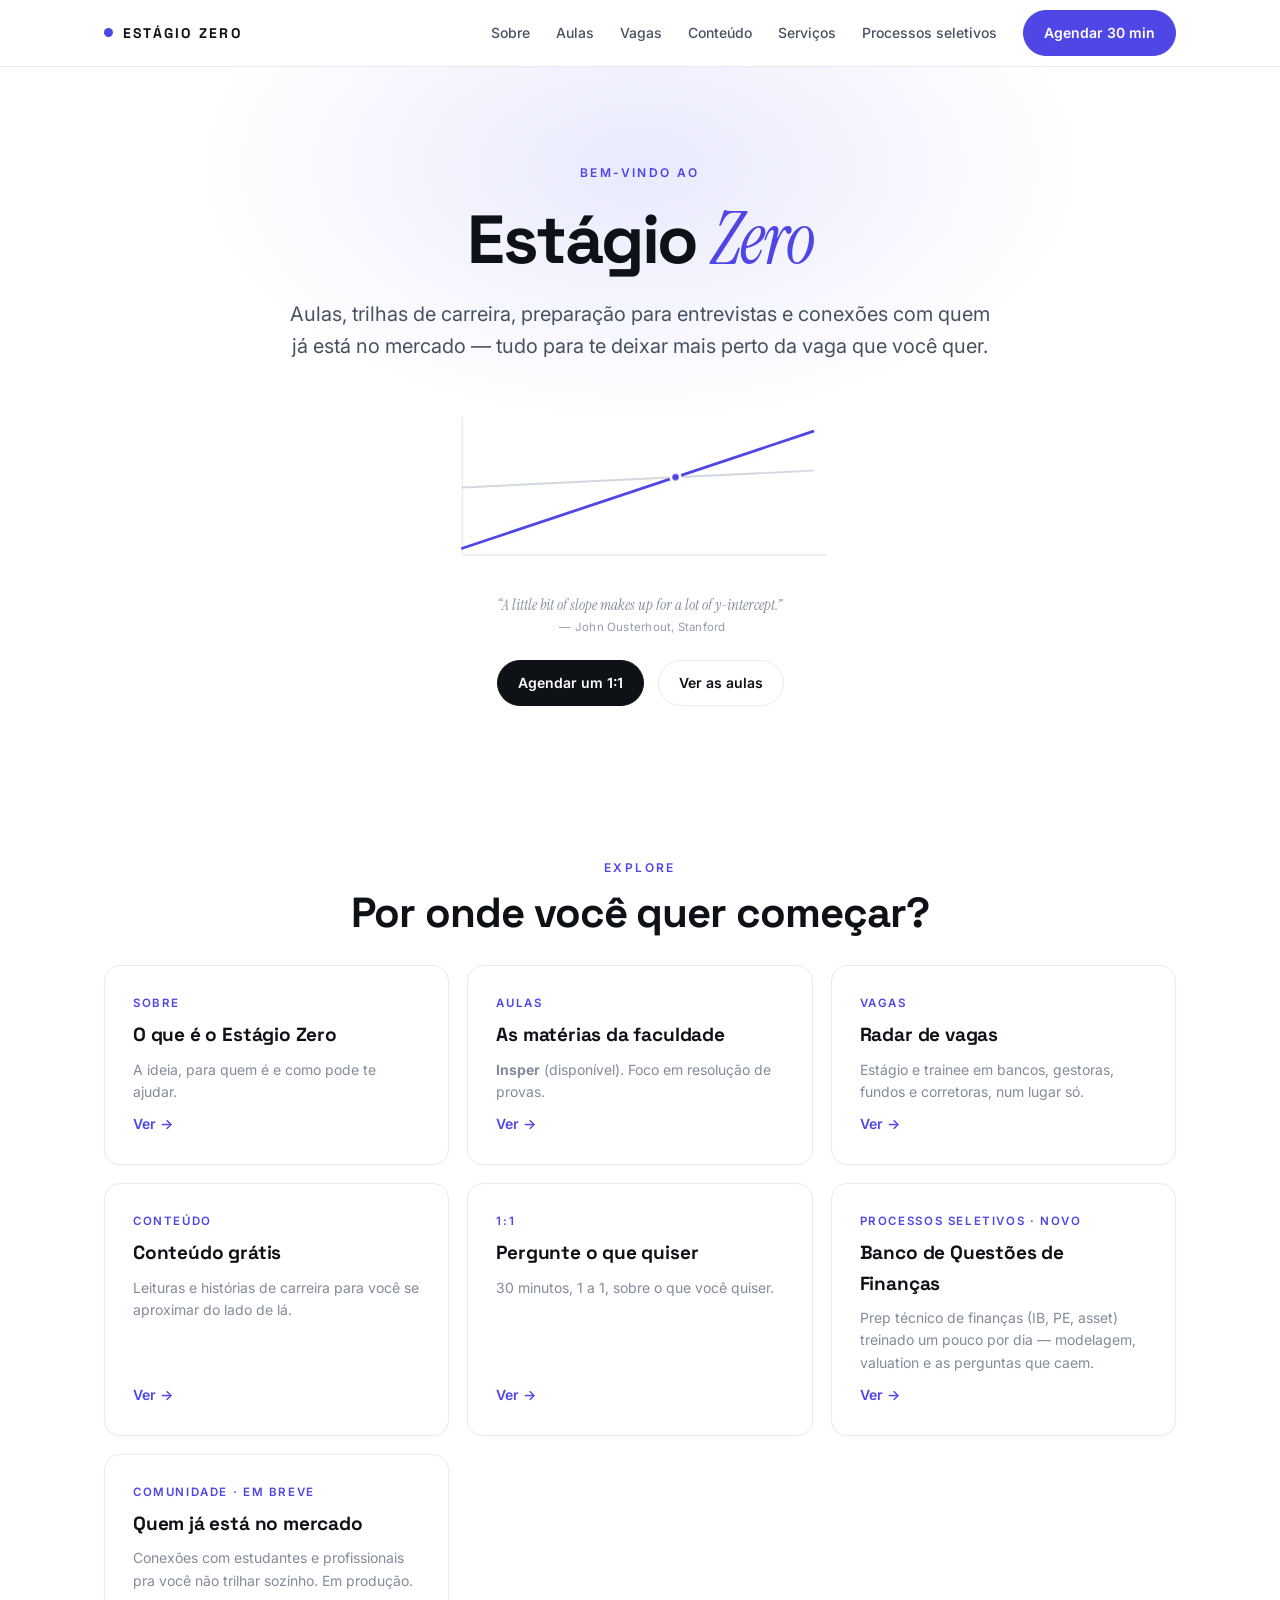
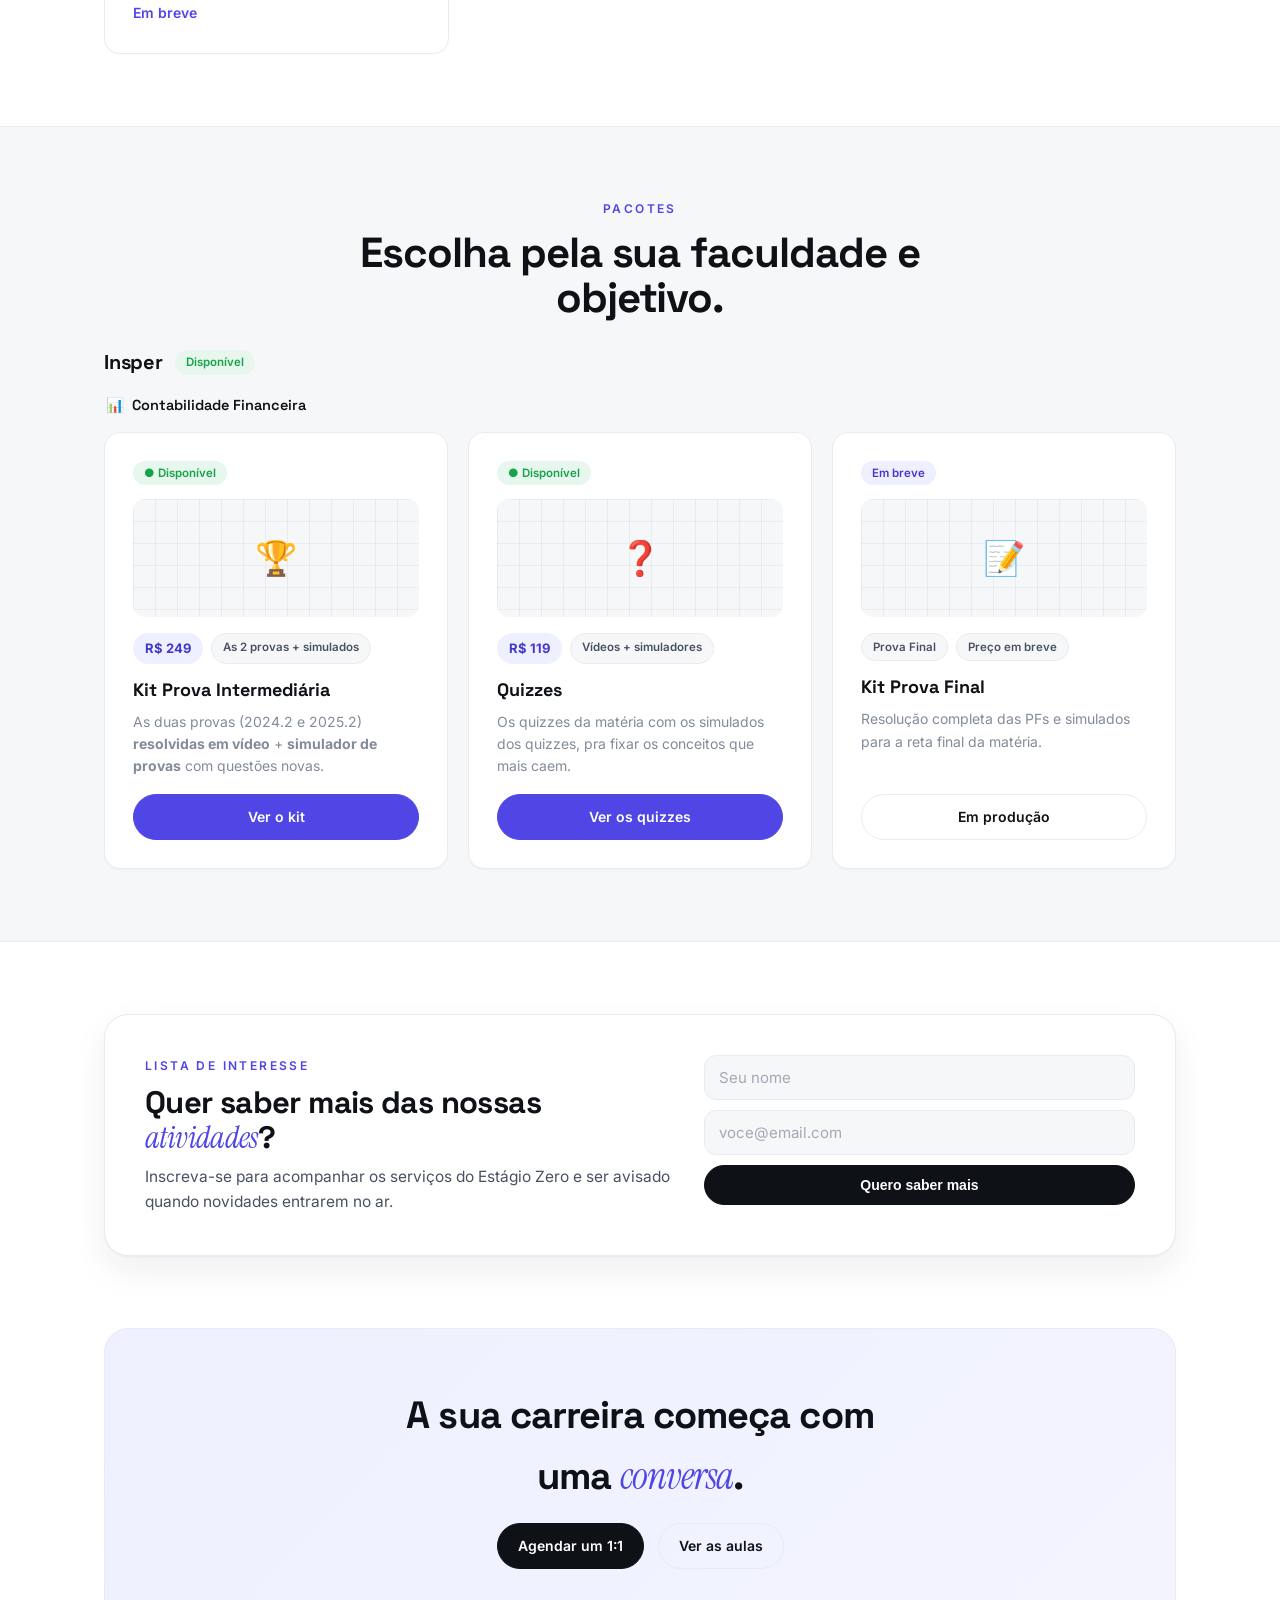
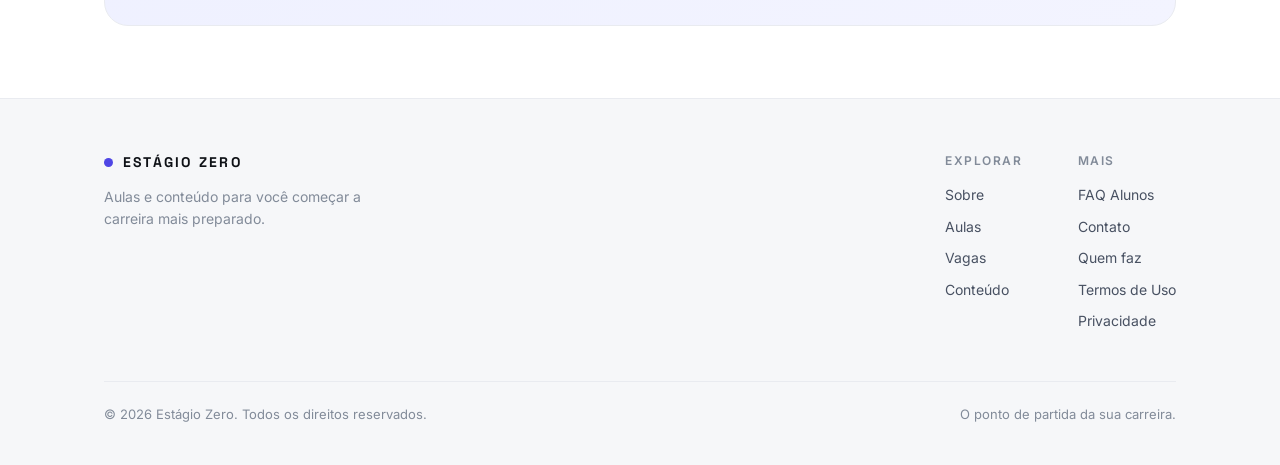
==== commit ae15d6b9: "volta Kit/Quizzes + FAQ, separa vagas.js" ====
--- a/index.html
+++ b/index.html
@@ -294,23 +294,7 @@
   .tracker-cta span{font-size:14px;color:var(--ink-2)}
   @media(max-width:640px){.tr{grid-template-columns:1.6fr .9fr 1fr}.tr > div:nth-child(3),.tr > div:nth-child(4){display:none}}
 
-  /* ---------- Radar de vagas ---------- */
-  .vagas-filters{display:grid;grid-template-columns:1.4fr 1fr 1fr;gap:12px;margin-bottom:20px}
-  .vagas-grid{display:grid;grid-template-columns:repeat(3,1fr);gap:18px}
-  .vaga-card{display:flex;flex-direction:column;gap:10px}
-  .vaga-card .vc-top{display:flex;justify-content:space-between;align-items:flex-start;gap:10px}
-  .vaga-card .vc-empresa{font-size:11.5px;font-weight:700;letter-spacing:.08em;text-transform:uppercase;color:var(--accent)}
-  .vaga-card h4{font-size:17px;font-weight:700;letter-spacing:-.01em;line-height:1.3}
-  .vaga-card .vc-meta{display:flex;flex-wrap:wrap;gap:6px}
-  .vaga-card .vc-meta span{font-size:12px;font-weight:500;color:var(--ink-2);background:var(--surface-2);border:1px solid var(--line);padding:4px 10px;border-radius:999px}
-  .vaga-card .vc-foot{margin-top:auto;display:flex;align-items:center;justify-content:space-between;gap:10px;padding-top:8px;border-top:1px solid var(--line)}
-  .vaga-card .vc-fonte{font-size:11.5px;color:var(--muted)}
-  .tag.tipo-estagio{background:var(--accent-soft);color:var(--accent-ink)}
-  .tag.tipo-trainee{background:#e7f7ee;color:var(--ok)}
-  .tag.tipo-junior{background:var(--surface-2);color:var(--ink-2);border:1px solid var(--line)}
-  .vagas-empty{grid-column:1/-1;text-align:center;padding:44px 24px;color:var(--muted);font-size:14.5px;border:1px dashed var(--line);border-radius:var(--radius);line-height:1.6}
-  @media(max-width:900px){.vagas-filters{grid-template-columns:1fr}.vagas-grid{grid-template-columns:1fr 1fr}}
-  @media(max-width:640px){.vagas-grid{grid-template-columns:1fr}}
+  /* Radar de vagas: estilos movidos para vagas.css */
 
   /* ---------- Indique fields ---------- */
   .field{width:100%;padding:12px 14px;border:1px solid var(--line);border-radius:12px;font-family:inherit;font-size:15px;color:var(--ink);background:var(--surface-2);transition:border-color .15s, box-shadow .15s, background .15s}
@@ -457,6 +441,7 @@
     })(window, document, "clarity", "script", "xu0cf6b5b4");
 </script>
 <!-- End Microsoft Clarity -->
+  <link rel="stylesheet" href="vagas.css">
 </head>
 <body>
 
@@ -532,7 +517,7 @@
               <div class="pkg-price"><span class="pill-price">R$ 249</span><span>As 2 provas + simulados</span></div>
               <h3>Kit Prova Intermediária</h3>
               <p>As duas provas (2024.2 e 2025.2) <b>resolvidas em vídeo</b> + <b>simulador de provas</b> com questões novas.</p>
-              <a href="https://pay.kiwify.com.br/Vtn5rra" target="_blank" rel="noopener" class="btn btn-accent" style="width:100%">Comprar agora</a>
+              <a href="#kit-pi" data-nav class="btn btn-accent" style="width:100%">Ver o kit</a>
             </div>
             <div class="card pkg reveal">
               <div class="pkg-top"><span class="badge open">● Disponível</span></div>
@@ -540,7 +525,7 @@
               <div class="pkg-price"><span class="pill-price">R$ 119</span><span>Vídeos + simuladores</span></div>
               <h3>Quizzes</h3>
               <p>Os quizzes da matéria com os simulados dos quizzes, pra fixar os conceitos que mais caem.</p>
-              <a href="https://pay.kiwify.com.br/Zgp3BQT" target="_blank" rel="noopener" class="btn btn-accent" style="width:100%">Comprar agora</a>
+              <a href="#quizzes" data-nav class="btn btn-accent" style="width:100%">Ver os quizzes</a>
             </div>
             <div class="card pkg reveal">
               <div class="pkg-top"><span class="badge soon">Em breve</span></div>
@@ -714,7 +699,7 @@
             <div class="pkg-price"><span class="pill-price">R$ 249</span><span>As 2 provas + simulados</span></div>
             <h3>Kit Prova Intermediária</h3>
             <p>As duas provas intermediárias (2024.2 e 2025.2) resolvidas em vídeo, <b>+ simulador de provas com questões novas</b>. Tudo pra você chegar seguro na prova.</p>
-            <a href="https://pay.kiwify.com.br/Vtn5rra" target="_blank" rel="noopener" class="btn btn-accent" style="width:100%">Comprar agora</a>
+            <a href="#kit-pi" data-nav class="btn btn-accent" style="width:100%">Ver o kit</a>
           </div>
           <div class="card pkg">
             <div class="pkg-top"><span class="badge open">● Disponível</span></div>
@@ -730,7 +715,7 @@
             <div class="pkg-price"><span class="pill-price">R$ 119</span><span>Vídeos + simuladores</span></div>
             <h3>Quizzes</h3>
             <p>Os quizzes da matéria com os simulados dos quizzes, pra fixar os conceitos que mais caem na prova.</p>
-            <a href="https://pay.kiwify.com.br/Zgp3BQT" target="_blank" rel="noopener" class="btn btn-accent" style="width:100%">Comprar agora</a>
+            <a href="#quizzes" data-nav class="btn btn-accent" style="width:100%">Ver os quizzes</a>
           </div>
           <div class="card pkg">
             <div class="pkg-top"><span class="badge soon">Em breve</span></div>
@@ -904,6 +889,151 @@
   </section>
 
   <!-- ===== PÁGINA — BANCO ILIMITADO ===== -->
+  <section class="view" id="view-kit-pi">
+    <section class="band">
+      <div class="wrap">
+        <a class="back" data-nav href="#materia-cf">← Contabilidade Financeira</a>
+
+        <div class="course-hero reveal">
+          <div class="ch-left">
+            <div class="kicker">Insper · Contabilidade Financeira</div>
+            <h2>Kit Prova <span class="hl">Intermediária</span></h2>
+            <p>As <b>duas provas intermediárias</b> (2024.2 e 2025.2) resolvidas passo a passo em vídeo, os <b>simulados com questões novas</b> no mesmo estilo e o <b>simulador de provas</b>. Você aprende com a prova real e treina com questões originais.</p>
+            <div class="ch-meta"><span>▶ 2 provas resolvidas em vídeo</span><span>🧩 Simulados com questões novas</span><span>🧮 Simulador de provas</span><span>🔓 Acesso por 6 meses</span></div>
+          </div>
+          <div class="ch-buy card">
+            <span class="pill-price">R$ 249</span>
+            <div class="ch-sub">As 2 provas + simulados · Pix ou cartão</div>
+            <a href="https://pay.kiwify.com.br/Vtn5rra" target="_blank" rel="noopener" class="btn btn-accent" style="width:100%">Comprar agora</a>
+            <div class="ch-guarantee">1ª aula grátis</div>
+            <div class="ch-legal">Ao finalizar a compra você concorda com os <a href="#termos" data-nav>Termos de Uso</a> e a <a href="#privacidade" data-nav>Política de Privacidade</a>.</div>
+          </div>
+        </div>
+
+        <div class="access-how reveal">
+          <div class="ah-title">Como funciona o acesso</div>
+          <ol>
+            <li><b class="n">1</b> Compre pelo botão acima (Pix ou cartão).</li>
+            <li><b class="n">2</b> Você recebe um <b>link de acesso por e-mail</b> — confira o spam.</li>
+            <li><b class="n">3</b> Entre com o <b>mesmo e-mail da compra</b>. Acesso por 6 meses.</li>
+          </ol>
+        </div>
+
+        <h3 class="curr-title reveal">Veja o simulador em ação</h3>
+        <div class="lab-block reveal">
+          <div class="lab-copy">
+            <p>Mais que resolução comentada: você muda os números e as condições de cada operação e vê o Balanço, a DRE e a DFC recalcularem na hora — inclusive os demonstrativos montados em formato contábil.</p>
+            <p class="lab-note">Simulador de provas completo <b>incluso no kit</b>.</p>
+          </div>
+          <div class="lab-frame">
+            <video src="media/ferramenta-demo-1.mp4" autoplay muted loop playsinline></video>
+          </div>
+        </div>
+
+        <h3 class="curr-title reveal" style="margin-top:34px">O que está incluído no kit</h3>
+        <div class="curriculum reveal">
+          <div class="mod-head"><span>Prova 2025.2 — resolvida em vídeo</span><span class="mod-count">questões 1 a 17</span></div>
+          <div class="lesson"><span class="l-ico">▶</span><div class="l-body"><b>Toda a PI 2025.2 resolvida passo a passo</b><span>Reclassificação de dívida, DRE, liquidez, margens, lançamento de eventos e montagem de BP, DRE e DFC</span></div><span class="l-tag">Com a compra</span></div>
+          <div class="mod-head"><span>Prova 2024.2 — resolvida em vídeo</span><span class="mod-count">questões 1 a 14</span></div>
+          <div class="lesson"><span class="l-ico">▶</span><div class="l-body"><b>Toda a PI 2024.2 resolvida passo a passo</b><span>DFC, índices, impacto de operações em ativo/lucro/passivo, juros, liquidez e capital de giro</span></div><span class="l-tag">Com a compra</span></div>
+          <div class="mod-head"><span>Simulados — questões novas</span><span class="mod-count">interativo</span></div>
+          <div class="lesson"><span class="l-ico">🧩</span><div class="l-body"><b>Simulados no formato da prova</b><span>Questões originais suas, com correção e resolução na hora</span></div><span class="l-tag">Com a compra</span></div>
+          <div class="mod-head"><span>Simulador de provas</span><span class="mod-count">interativo</span></div>
+          <div class="lesson"><span class="l-ico">🧮</span><div class="l-body"><b>Ferramenta que monta Balanço, DRE e DFC</b><span>Mude os números de cada operação e veja tudo recalcular na hora</span></div><span class="l-tag">Com a compra</span></div>
+        </div>
+
+        <div class="tracker-cta reveal">
+          <div><b>As duas provas resolvidas + simulados, num kit só.</b><span>Acesso imediato por 6 meses. 1ª aula grátis.</span></div>
+          <a href="https://pay.kiwify.com.br/Vtn5rra" target="_blank" rel="noopener" class="btn btn-accent">Comprar por R$ 249</a>
+        </div>
+      </div>
+    </section>
+  </section>
+
+  <section class="view" id="view-quizzes">
+    <section class="band">
+      <div class="wrap">
+        <a class="back" data-nav href="#materia-cf">← Contabilidade Financeira</a>
+
+        <div class="course-hero reveal">
+          <div class="ch-left">
+            <div class="kicker">Insper · Contabilidade Financeira</div>
+            <h2>Quizzes <span class="hl">+ Simuladores</span></h2>
+            <p>Os quizzes da matéria com a <b>resolução comentada em vídeo</b> — incluindo os quizzes da <b>2025.2</b> — e os <b>simuladores</b> que treinam os conceitos que mais caem. Você resolve, o simulador corrige na hora e mostra o passo a passo; cada rodada muda os números, então é treino de raciocínio, não decoreba.</p>
+            <div class="ch-meta"><span>🎥 Resolução comentada em vídeo</span><span>🧪 3 simuladores interativos</span><span>✅ Correção e resolução na hora</span><span>🔓 Acesso na área do aluno</span></div>
+          </div>
+          <div class="ch-buy card">
+            <span class="pill-price">R$ 119</span>
+            <div class="ch-sub">Vídeos + simuladores · Pix ou cartão</div>
+            <a href="https://pay.kiwify.com.br/Zgp3BQT" target="_blank" rel="noopener" class="btn btn-accent" style="width:100%">Comprar agora</a>
+            <div class="ch-guarantee">Acesso imediato</div>
+            <div class="ch-legal">Ao finalizar a compra você concorda com os <a href="#termos" data-nav>Termos de Uso</a> e a <a href="#privacidade" data-nav>Política de Privacidade</a>.</div>
+          </div>
+        </div>
+
+        <div class="access-how reveal">
+          <div class="ah-title">Como funciona o acesso</div>
+          <ol>
+            <li><b class="n">1</b> Compre pelo botão acima (Pix ou cartão).</li>
+            <li><b class="n">2</b> Você recebe um <b>link de acesso por e-mail</b> — confira o spam.</li>
+            <li><b class="n">3</b> Entre com o <b>mesmo e-mail da compra</b>. Acesso por 6 meses.</li>
+          </ol>
+        </div>
+
+        <h3 class="curr-title reveal">Resolução comentada</h3>
+        <div class="curriculum reveal">
+          <div class="lesson"><span class="l-ico">🎥</span><div class="l-body"><b>Quizzes resolvidos e explicados em vídeo</b><span>Todos os quizzes comentados passo a passo — inclusive os da prova 2025.2</span></div><span class="l-tag">Com a compra</span></div>
+        </div>
+
+        <h3 class="curr-title reveal" style="margin-top:34px">Os 3 simuladores</h3>
+        <div class="curriculum reveal">
+          <div class="lesson"><span class="l-ico">🧪</span><div class="l-body"><b>Margem Bruta × Liquidez Corrente</b><span>Calcule os índices com dados novos e classifique estratégias: melhora a margem? a liquidez? o simulador te diz.</span></div><span class="l-tag">Interativo</span></div>
+          <div class="lesson"><span class="l-ico">🧪</span><div class="l-body"><b>Lançamento de Eventos</b><span>Contabilize os eventos e monte os saldos e a DRE — com gabarito completo por evento.</span></div><span class="l-tag">Interativo</span></div>
+          <div class="lesson"><span class="l-ico">🧪</span><div class="l-body"><b>DFC — método direto e indireto</b><span>Monte a DFC pelos dois métodos e confira a resolução passo a passo.</span></div><span class="l-tag">Interativo</span></div>
+        </div>
+
+        <div class="tracker-cta reveal">
+          <div><b>Fixe os conceitos que mais caem — treinando de verdade.</b><span>Vídeos + os 3 simuladores, com correção e resolução na hora.</span></div>
+          <a href="https://pay.kiwify.com.br/Zgp3BQT" target="_blank" rel="noopener" class="btn btn-accent">Comprar por R$ 119</a>
+        </div>
+      </div>
+    </section>
+  </section>
+
+  <section class="view" id="view-faq">
+    <section class="band">
+      <div class="wrap faq-wrap">
+        <a class="back" data-nav href="#home">← Início</a>
+        <div class="sec-head reveal">
+          <div class="kicker">FAQ · Alunos</div>
+          <h2>FAQ dos Alunos — acesso &amp; dúvidas</h2>
+          <p>Como acessar o que você comprou e as respostas rápidas para as dúvidas mais comuns.</p>
+        </div>
+
+        <div class="access-how reveal" style="margin-bottom:24px">
+          <div class="ah-title">Acessar minhas ferramentas</div>
+          <p style="font-size:14px;color:var(--ink-2);margin-bottom:10px">Entre com o <b>mesmo e-mail da compra</b> — o acesso abre com um link enviado por e-mail (sem senha).</p>
+          <div class="access-cta">
+            <a href="https://estagiozero.com.br/ferramentas/banco/" target="_blank" rel="noopener">Banco de questões →</a>
+            <a href="https://estagiozero.com.br/ferramentas/pi-2025-2/" target="_blank" rel="noopener">Simulador de provas →</a>
+            <a href="https://estagiozero.com.br/ferramentas/quiz-1/" target="_blank" rel="noopener">Simuladores dos quizzes →</a>
+            <a href="https://banco.estagiozero.com.br" target="_blank" rel="noopener">Banco técnico (assinatura) →</a>
+          </div>
+        </div>
+
+        <div class="faq reveal">
+          <details><summary>Comprei — como acesso?</summary><div class="a">Você recebe um <b>link de acesso por e-mail</b> logo após a compra. Abra a ferramenta (botões acima), digite o <b>mesmo e-mail que usou na compra</b> e clique no link que chega no seu e-mail. Não precisa de senha.</div></details>
+          <details><summary>Não recebi o e-mail de acesso</summary><div class="a">O e-mail chega de <b>noreply@estagiozero.com.br</b>. Confira o <b>spam / lixo eletrônico</b> e a aba "Promoções", e marque como "não é spam". Confirme que digitou o e-mail certo e clique em "enviar link" de novo. Se não chegar em alguns minutos, fale com <a href="mailto:contato@estagiozero.com.br">contato@estagiozero.com.br</a>.</div></details>
+          <details><summary>Cliquei no link e voltou pra tela de login</summary><div class="a">Isso costuma acontecer quando o link é aberto <b>dentro do app</b> do Gmail/Instagram. Abra no <b>navegador</b> (Chrome/Safari) — normalmente há uma opção "abrir no navegador" nos "…". Use o link assim que chegar, pois ele expira.</div></details>
+          <details><summary>"Comprei e diz que não tenho acesso"</summary><div class="a">Quase sempre é login com um <b>e-mail diferente</b> do da compra. Saia e entre com o e-mail exato usado no checkout. Se persistir, mande seu e-mail para <a href="mailto:contato@estagiozero.com.br">contato@estagiozero.com.br</a> que a gente libera.</div></details>
+          <details><summary>Funciona no celular e no computador?</summary><div class="a">Sim. Em cada aparelho, entre uma vez com o <b>mesmo e-mail</b> (recebe o link e acessa). Seu acesso é pessoal.</div></details>
+          <details><summary>Por quanto tempo tenho acesso?</summary><div class="a">Os produtos de contabilidade têm acesso por <b>6 meses</b> a partir da compra. O Banco Técnico é <b>assinatura mensal</b> — enquanto estiver ativa.</div></details>
+          <details><summary>Paguei e o status está pendente</summary><div class="a">O acesso libera <b>automaticamente</b> quando o pagamento é aprovado (Pix costuma ser minutos; boleto pode demorar mais). Assim que aprovar, é só entrar com seu e-mail.</div></details>
+        </div>
+      </div>
+    </section>
+  </section>
+
   <section class="view" id="view-banco">
     <section class="band">
       <div class="wrap">
@@ -1056,7 +1186,15 @@
             <option value="real-estate-infra">Real Estate &amp; Infra</option>
             <option value="research">Research</option>
           </select>
-        </div>
+          <select class="field" id="vagasEmpresa">
+            <option value="">Todas as empresas</option>
+          </select>
+        </div>
+
+        <label class="vagas-toggle reveal">
+          <input type="checkbox" id="vagasTodasAreas">
+          Mostrar vagas de todas as áreas (por padrão, só mercado financeiro, consultoria e áreas financeiras — sem design, RH, jurídico, TI etc.)
+        </label>
 
         <div id="vagasStatus" class="mini-note reveal" style="margin-bottom:14px"></div>
         <div id="vagasList" class="vagas-grid reveal"></div>
@@ -1466,6 +1604,7 @@
         </div>
         <div class="foot-col">
           <h5>Mais</h5>
+          <a href="#faq" data-nav>FAQ Alunos</a>
           <a href="#contato" data-nav>Contato</a>
           <a href="#sobre" data-nav>Quem faz</a>
           <a href="#termos" data-nav>Termos de Uso</a>
@@ -1532,7 +1671,7 @@
     var fi = document.getElementById('fIndicado'); if(fi) fi.value = REF;
   }
 
-  var VALID = ['home','sobre','oneone','aulas','materia-cf','pacote-pi','pacote-pi-2024','banco','banco-tecnico','procsel','processos','conteudo','carreiras','contato','termos','privacidade'];
+  var VALID = ['home','faq','sobre','oneone','aulas','materia-cf','kit-pi','quizzes','pacote-pi','pacote-pi-2024','banco','banco-tecnico','procsel','processos','conteudo','carreiras','contato','termos','privacidade'];
   function showView(name){
     if(VALID.indexOf(name) < 0) name = 'home';
     document.querySelectorAll('.view').forEach(function(v){ v.classList.remove('active'); });
@@ -1612,56 +1751,7 @@
     });
   }
 
-  // ---- Radar de vagas ----
-  var VAGAS_DATA = [];
-  var TIPO_LABEL = {estagio:'Estágio', trainee:'Trainee', junior:'Júnior/Analista'};
-  var AREA_LABEL = {'banco':'Banco','corretora-fintech':'Corretora/Fintech','asset':'Gestora/Hedge Fund','vc-pe':'VC/PE','real-estate-infra':'Real Estate/Infra','research':'Research'};
-  function escapeHtml(s){ return String(s == null ? '' : s).replace(/[&<>"']/g, function(c){ return {'&':'&amp;','<':'&lt;','>':'&gt;','"':'&quot;',"'":'&#39;'}[c]; }); }
-  function renderVagas(){
-    var list = document.getElementById('vagasList');
-    var status = document.getElementById('vagasStatus');
-    if(!list || !status) return;
-    var searchEl = document.getElementById('vagasSearch'), tipoEl = document.getElementById('vagasTipo'), areaEl = document.getElementById('vagasArea');
-    var q = (searchEl.value || '').trim().toLowerCase();
-    var tipo = tipoEl.value, area = areaEl.value;
-    var filtered = VAGAS_DATA.filter(function(v){
-      if(tipo && v.tipo !== tipo) return false;
-      if(area && v.area !== area) return false;
-      if(q && ((v.empresa || '') + ' ' + (v.programa || '')).toLowerCase().indexOf(q) < 0) return false;
-      return true;
-    });
-    if(!VAGAS_DATA.length){
-      status.textContent = '';
-      list.innerHTML = '<div class="vagas-empty">O radar de vagas está sendo montado. Em breve, vagas reais de bancos, corretoras, gestoras, fundos e casas de research vão aparecer aqui automaticamente.<br>Quer indicar uma vaga ou uma empresa? <a href="#contato" data-nav style="color:var(--accent);font-weight:600">fala com a gente</a>.</div>';
-      return;
-    }
-    status.textContent = filtered.length + (filtered.length === 1 ? ' vaga encontrada' : ' vagas encontradas');
-    if(!filtered.length){
-      list.innerHTML = '<div class="vagas-empty">Nenhuma vaga com esse filtro agora. Tente limpar a busca ou volte em breve — o radar é atualizado periodicamente.</div>';
-      return;
-    }
-    list.innerHTML = filtered.map(function(v){
-      var tipoCls = 'tipo-' + (v.tipo || '');
-      return '<div class="card vaga-card">' +
-        '<div class="vc-top"><span class="vc-empresa">' + escapeHtml(v.empresa) + '</span><span class="tag ' + tipoCls + '">' + escapeHtml(TIPO_LABEL[v.tipo] || v.tipo) + '</span></div>' +
-        '<h4>' + escapeHtml(v.programa) + '</h4>' +
-        '<div class="vc-meta"><span>' + escapeHtml(AREA_LABEL[v.area] || v.area) + '</span>' + (v.cidade ? '<span>' + escapeHtml(v.cidade) + '</span>' : '') + '</div>' +
-        '<div class="vc-foot"><span class="vc-fonte">' + (v.coletado_em ? 'Coletado em ' + escapeHtml(v.coletado_em) : '') + '</span><a href="' + encodeURI(v.link || '#') + '" target="_blank" rel="noopener" class="btn btn-ghost">Ver vaga →</a></div>' +
-      '</div>';
-    }).join('');
-  }
-  fetch('data/vagas.json').then(function(r){ if(!r.ok) throw new Error('http ' + r.status); return r.json(); })
-    .then(function(data){ VAGAS_DATA = (data && data.vagas) || []; renderVagas(); })
-    .catch(function(){
-      var status = document.getElementById('vagasStatus');
-      var list = document.getElementById('vagasList');
-      if(status) status.textContent = '';
-      if(list) list.innerHTML = '<div class="vagas-empty">Não consegui carregar as vagas agora. Se você abriu este arquivo direto no navegador (file://), rode um servidor local — o fetch de data/vagas.json não funciona por file://.</div>';
-    });
-  ['vagasSearch','vagasTipo','vagasArea'].forEach(function(id){
-    var el = document.getElementById(id);
-    if(el) el.addEventListener('input', renderVagas);
-  });
+  // Radar de vagas: código movido para vagas.js
 
   // ---- Carreiras: buy-side / sell-side / outras ----
   var CARR = {
@@ -1857,5 +1947,6 @@
 <!-- Cloudflare Web Analytics -->
 <script defer src='https://static.cloudflareinsights.com/beacon.min.js' data-cf-beacon='{"token": "9e3c8053a956440684711b4a1abaabf2"}'></script>
 <!-- End Cloudflare Web Analytics -->
+<script defer src="vagas.js"></script>
 </body>
 </html> 
--- a/vagas.css
+++ b/vagas.css
@@ -0,0 +1,20 @@
+/* Radar de vagas — Estágio Zero (dono: Pedro). Editar aqui, não no index.html */
+/* ---------- Radar de vagas ---------- */
+.vagas-filters{display:grid;grid-template-columns:1.2fr 1fr 1fr 1fr;gap:12px;margin-bottom:20px}
+.vagas-grid{display:grid;grid-template-columns:repeat(3,1fr);gap:18px}
+.vaga-card{display:flex;flex-direction:column;gap:10px}
+.vaga-card .vc-top{display:flex;justify-content:space-between;align-items:flex-start;gap:10px}
+.vaga-card .vc-empresa{font-size:11.5px;font-weight:700;letter-spacing:.08em;text-transform:uppercase;color:var(--accent)}
+.vaga-card h4{font-size:17px;font-weight:700;letter-spacing:-.01em;line-height:1.3}
+.vaga-card .vc-meta{display:flex;flex-wrap:wrap;gap:6px}
+.vaga-card .vc-meta span{font-size:12px;font-weight:500;color:var(--ink-2);background:var(--surface-2);border:1px solid var(--line);padding:4px 10px;border-radius:999px}
+.vaga-card .vc-foot{margin-top:auto;display:flex;align-items:center;justify-content:space-between;gap:10px;padding-top:8px;border-top:1px solid var(--line)}
+.vaga-card .vc-fonte{font-size:11.5px;color:var(--muted)}
+.tag.tipo-estagio{background:var(--accent-soft);color:var(--accent-ink)}
+.tag.tipo-trainee{background:#e7f7ee;color:var(--ok)}
+.tag.tipo-junior{background:var(--surface-2);color:var(--ink-2);border:1px solid var(--line)}
+.vagas-empty{grid-column:1/-1;text-align:center;padding:44px 24px;color:var(--muted);font-size:14.5px;border:1px dashed var(--line);border-radius:var(--radius);line-height:1.6}
+.vagas-toggle{display:flex;align-items:center;gap:8px;margin:-6px 0 16px;font-size:13.5px;color:var(--ink-2);cursor:pointer;user-select:none}
+.vagas-toggle input{width:16px;height:16px;accent-color:var(--accent);cursor:pointer;flex:none}
+@media(max-width:900px){.vagas-filters{grid-template-columns:1fr}.vagas-grid{grid-template-columns:1fr 1fr}}
+@media(max-width:640px){.vagas-grid{grid-template-columns:1fr}}
